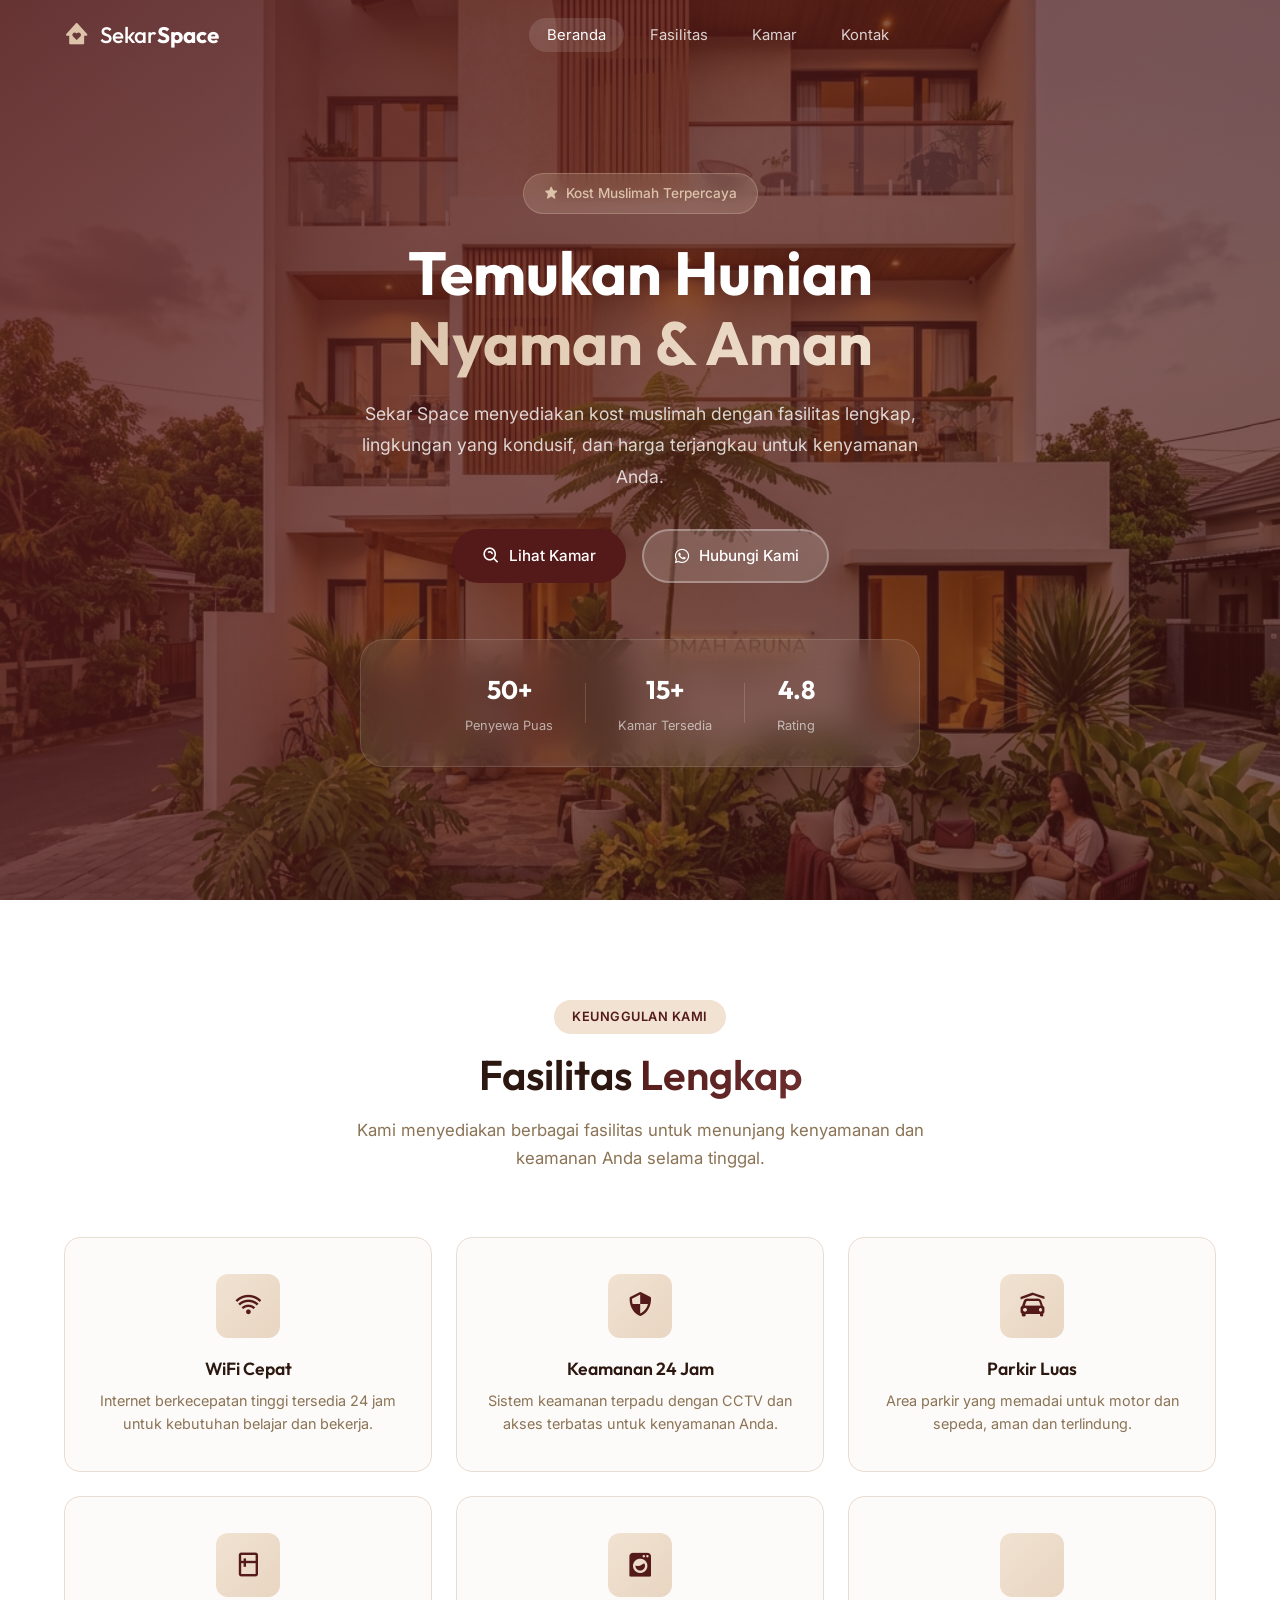
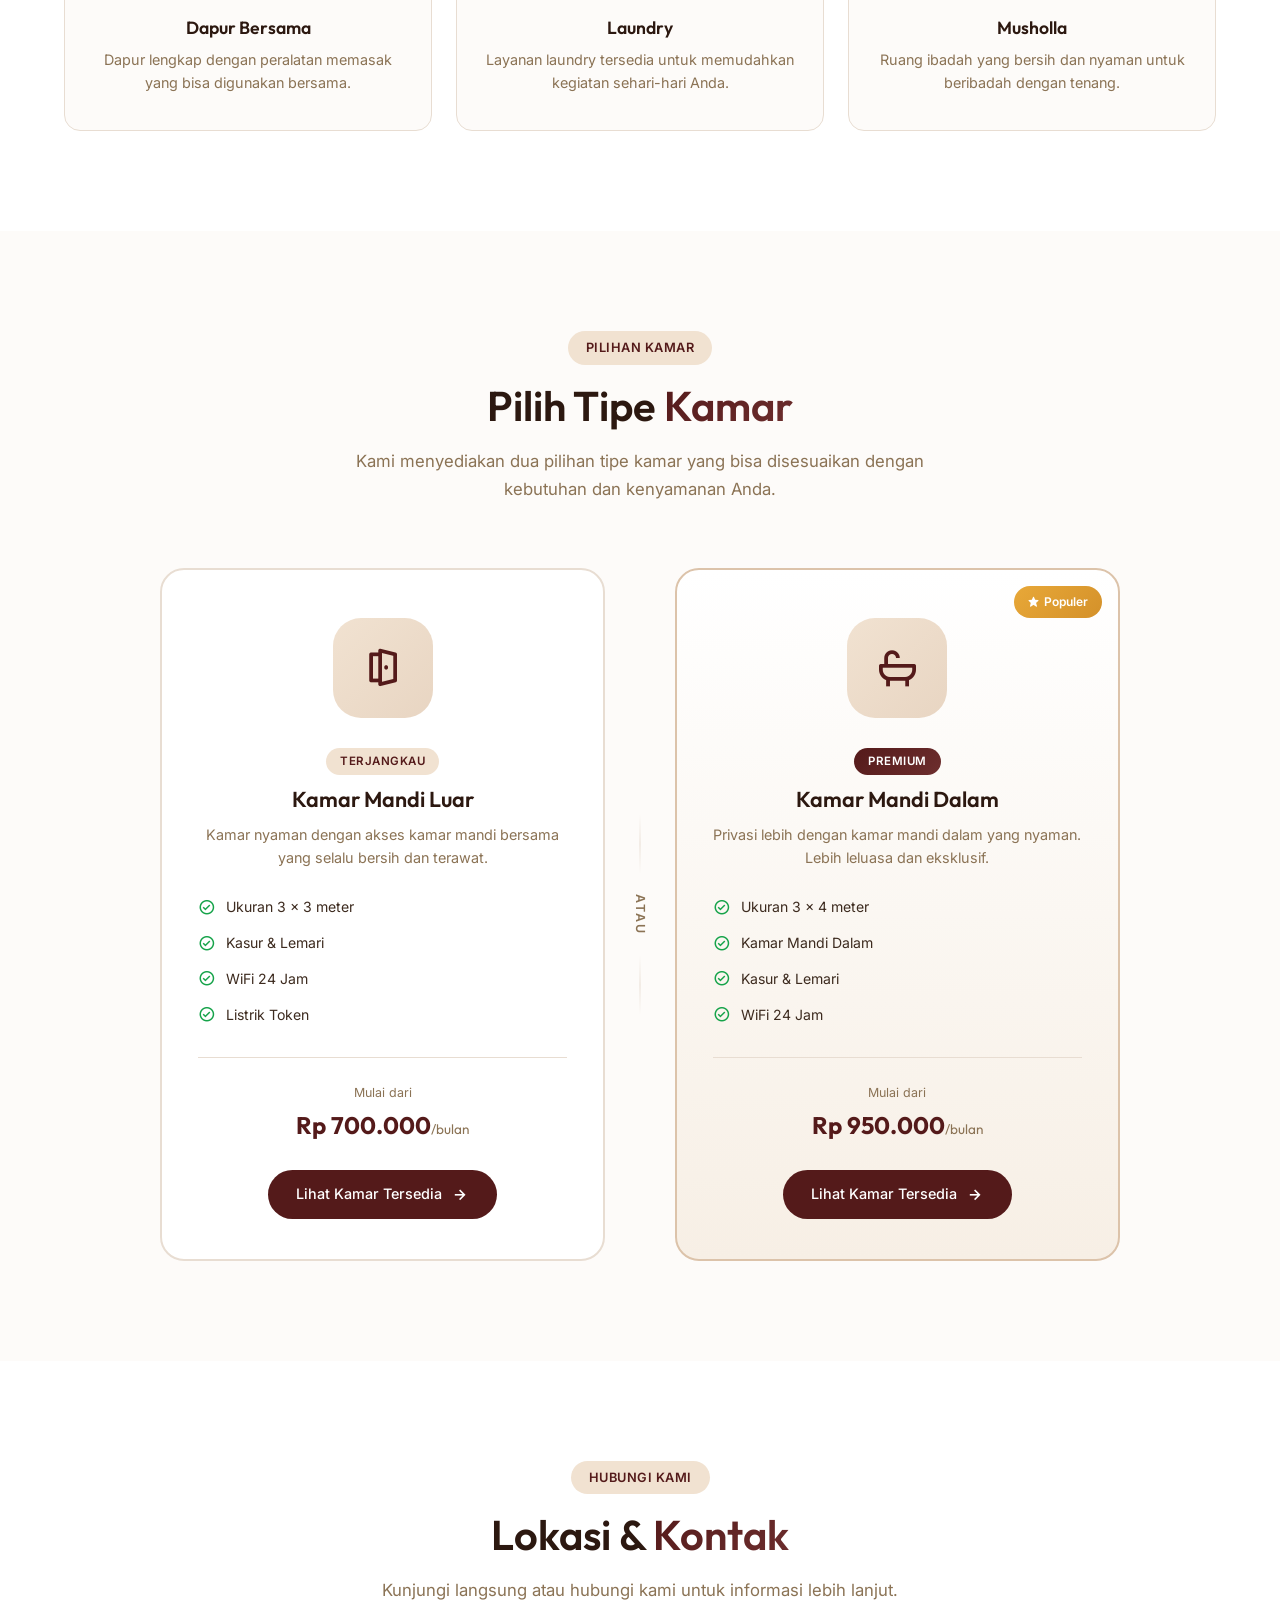
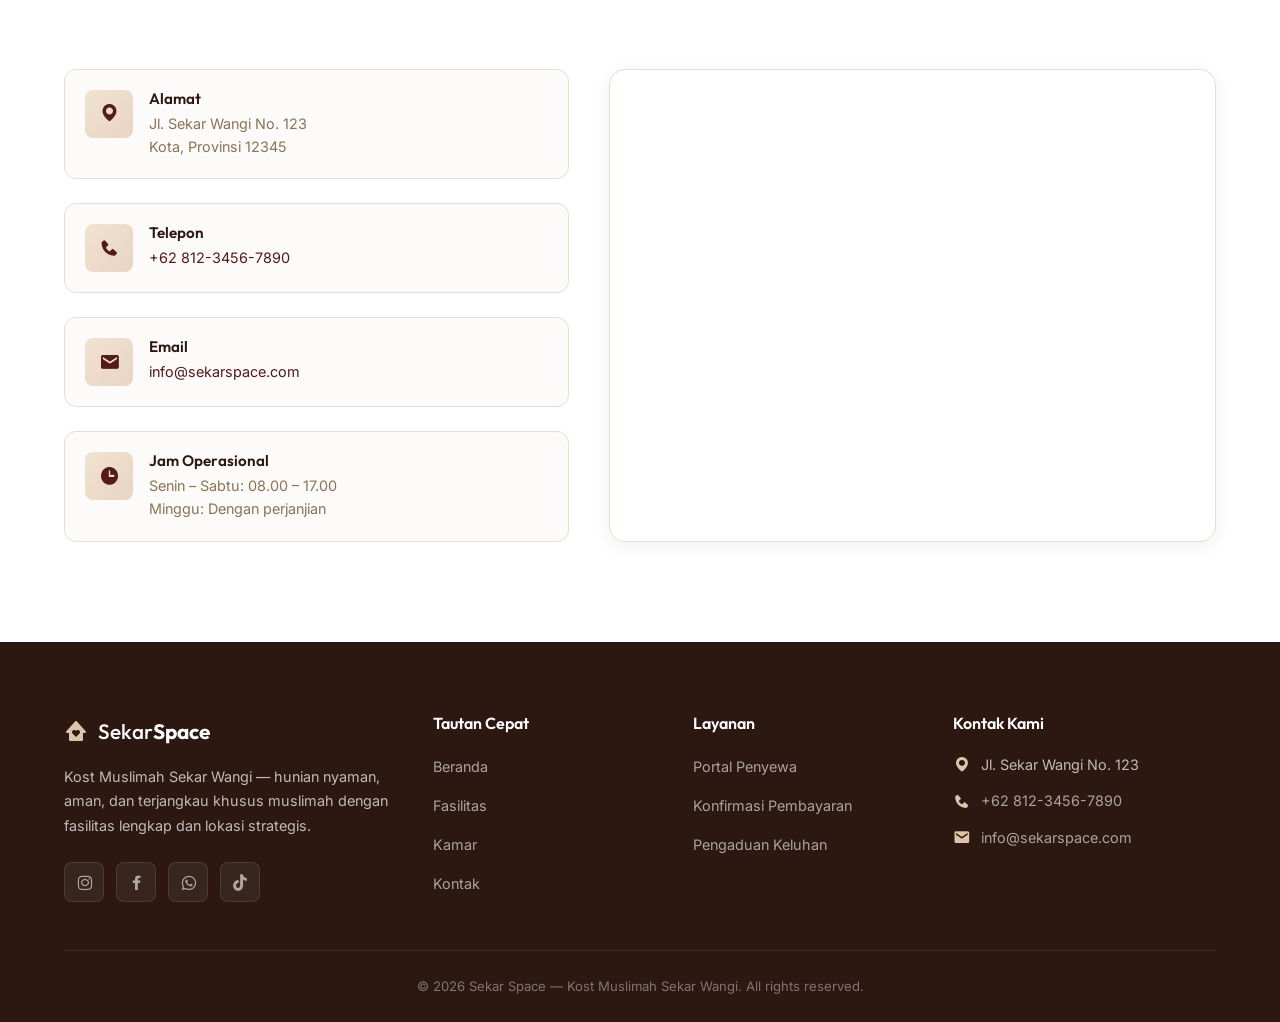
==== index.html @ 695fcdf2 "feat: ui landing page" ====
<!DOCTYPE html>
<html lang="id">
<head>
    <meta charset="UTF-8">
    <meta name="viewport" content="width=device-width, initial-scale=1.0">
    <meta name="description" content="Sekar Space - Kost Muslimah Sekar Wangi. Hunian nyaman, aman, dan terjangkau khusus muslimah. Fasilitas lengkap, lokasi strategis.">
    <meta name="keywords" content="kost muslimah, kost putri, sekar wangi, hunian muslimah, kost murah, kost nyaman">
    <title>Sekar Space — Kost Muslimah Sekar Wangi</title>

    <!-- Google Fonts -->
    <link rel="preconnect" href="https://fonts.googleapis.com">
    <link rel="preconnect" href="https://fonts.gstatic.com" crossorigin>
    <link href="https://fonts.googleapis.com/css2?family=Outfit:wght@300;400;500;600;700&family=Inter:wght@300;400;500;600&display=swap" rel="stylesheet">

    <!-- Boxicons -->
    <link href="https://unpkg.com/boxicons@2.1.4/css/boxicons.min.css" rel="stylesheet">

    <link rel="stylesheet" href="style.css">
</head>
<body>
    <!-- ========== NAVBAR ========== -->
    <header id="header" class="header">
        <nav class="navbar" aria-label="Navigasi Utama">
            <a href="#" class="nav-logo" aria-label="Sekar Space - Beranda">
                <i class='bx bxs-home-heart'></i>
                <span>Sekar<strong>Space</strong></span>
            </a>

            <ul class="nav-menu" id="navMenu" role="menubar">
                <li role="none"><a href="#hero" class="nav-link active" role="menuitem">Beranda</a></li>
                <li role="none"><a href="#facilities" class="nav-link" role="menuitem">Fasilitas</a></li>
                <li role="none"><a href="#rooms" class="nav-link" role="menuitem">Kamar</a></li>
                <li role="none"><a href="#contact" class="nav-link" role="menuitem">Kontak</a></li>
            </ul>

            <div class="nav-actions">
                <button class="nav-toggle" id="navToggle" aria-label="Toggle navigasi" aria-expanded="false">
                    <i class='bx bx-menu'></i>
                </button>
            </div>
        </nav>
    </header>

    <main>
        <!-- ========== HERO SECTION ========== -->
        <section id="hero" class="hero" aria-labelledby="heroHeading">
            <div class="hero-overlay"></div>
            <div class="hero-content">
                <span class="hero-badge">
                    <i class='bx bxs-star'></i>
                    Kost Muslimah Terpercaya
                </span>
                <h1 id="heroHeading">Temukan Hunian<br><span class="text-gradient">Nyaman & Aman</span></h1>
                <p class="hero-desc">
                    Sekar Space menyediakan kost muslimah dengan fasilitas lengkap, 
                    lingkungan yang kondusif, dan harga terjangkau untuk kenyamanan Anda.
                </p>
                <div class="hero-actions">
                    <a href="#rooms" class="btn btn-primary" id="btnExploreRooms">
                        <i class='bx bx-search-alt'></i>
                        Lihat Kamar
                    </a>
                    <a href="https://wa.me/6281234567890" class="btn btn-ghost" id="btnWhatsapp" target="_blank" rel="noopener">
                        <i class='bx bxl-whatsapp'></i>
                        Hubungi Kami
                    </a>
                </div>
                <div class="hero-stats">
                    <div class="stat-item">
                        <strong>50+</strong>
                        <span>Penyewa Puas</span>
                    </div>
                    <div class="stat-divider"></div>
                    <div class="stat-item">
                        <strong>15+</strong>
                        <span>Kamar Tersedia</span>
                    </div>
                    <div class="stat-divider"></div>
                    <div class="stat-item">
                        <strong>4.8</strong>
                        <span>Rating</span>
                    </div>
                </div>
            </div>
        </section>

        <!-- ========== FACILITIES SECTION ========== -->
        <section id="facilities" class="section facilities" aria-labelledby="facilitiesHeading">
            <div class="container">
                <header class="section-header">
                    <span class="section-tag">Keunggulan Kami</span>
                    <h2 id="facilitiesHeading">Fasilitas <span class="text-gradient">Lengkap</span></h2>
                    <p>Kami menyediakan berbagai fasilitas untuk menunjang kenyamanan dan keamanan Anda selama tinggal.</p>
                </header>
                <div class="facilities-grid">
                    <article class="facility-card" id="facilityWifi">
                        <div class="facility-icon">
                            <i class='bx bx-wifi'></i>
                        </div>
                        <h3>WiFi Cepat</h3>
                        <p>Internet berkecepatan tinggi tersedia 24 jam untuk kebutuhan belajar dan bekerja.</p>
                    </article>
                    <article class="facility-card" id="facilitySecurity">
                        <div class="facility-icon">
                            <i class='bx bx-shield-quarter'></i>
                        </div>
                        <h3>Keamanan 24 Jam</h3>
                        <p>Sistem keamanan terpadu dengan CCTV dan akses terbatas untuk kenyamanan Anda.</p>
                    </article>
                    <article class="facility-card" id="facilityParking">
                        <div class="facility-icon">
                            <i class='bx bxs-car-garage'></i>
                        </div>
                        <h3>Parkir Luas</h3>
                        <p>Area parkir yang memadai untuk motor dan sepeda, aman dan terlindung.</p>
                    </article>
                    <article class="facility-card" id="facilityKitchen">
                        <div class="facility-icon">
                            <i class='bx bx-fridge'></i>
                        </div>
                        <h3>Dapur Bersama</h3>
                        <p>Dapur lengkap dengan peralatan memasak yang bisa digunakan bersama.</p>
                    </article>
                    <article class="facility-card" id="facilityLaundry">
                        <div class="facility-icon">
                            <i class='bx bxs-washer'></i>
                        </div>
                        <h3>Laundry</h3>
                        <p>Layanan laundry tersedia untuk memudahkan kegiatan sehari-hari Anda.</p>
                    </article>
                    <article class="facility-card" id="facilityMusholla">
                        <div class="facility-icon">
                            <i class='bx bxs-mosque'></i>
                        </div>
                        <h3>Musholla</h3>
                        <p>Ruang ibadah yang bersih dan nyaman untuk beribadah dengan tenang.</p>
                    </article>
                </div>
            </div>
        </section>

        <!-- ========== ROOMS / PILIHAN KAMAR ========== -->
        <section id="rooms" class="section rooms" aria-labelledby="roomsHeading">
            <div class="container">
                <header class="section-header">
                    <span class="section-tag">Pilihan Kamar</span>
                    <h2 id="roomsHeading">Pilih Tipe <span class="text-gradient">Kamar</span></h2>
                    <p>Kami menyediakan dua pilihan tipe kamar yang bisa disesuaikan dengan kebutuhan dan kenyamanan Anda.</p>
                </header>

                <div class="room-comparison">
                    <!-- Kamar Mandi Luar -->
                    <a href="rooms/index.html?tipe=km-luar" class="room-type-card" id="roomKmLuar">
                        <div class="room-type-visual">
                            <div class="room-type-icon">
                                <i class='bx bx-door-open'></i>
                            </div>
                            <div class="room-type-glow"></div>
                        </div>
                        <div class="room-type-content">
                            <span class="room-type-tag">Terjangkau</span>
                            <h3>Kamar Mandi Luar</h3>
                            <p class="room-type-desc">Kamar nyaman dengan akses kamar mandi bersama yang selalu bersih dan terawat.</p>
                            <ul class="room-type-features">
                                <li><i class='bx bx-check-circle'></i> Ukuran 3 × 3 meter</li>
                                <li><i class='bx bx-check-circle'></i> Kasur & Lemari</li>
                                <li><i class='bx bx-check-circle'></i> WiFi 24 Jam</li>
                                <li><i class='bx bx-check-circle'></i> Listrik Token</li>
                            </ul>
                            <div class="room-type-price">
                                <span class="price-from">Mulai dari</span>
                                <strong>Rp 700.000<span>/bulan</span></strong>
                            </div>
                            <div class="room-type-cta">
                                <span>Lihat Kamar Tersedia</span>
                                <i class='bx bx-right-arrow-alt'></i>
                            </div>
                        </div>
                    </a>

                    <!-- Divider -->
                    <div class="room-comparison-divider">
                        <span>atau</span>
                    </div>

                    <!-- Kamar Mandi Dalam -->
                    <a href="rooms/index.html?tipe=km-dalam" class="room-type-card room-type-premium" id="roomKmDalam">
                        <div class="room-type-badge-float">
                            <i class='bx bxs-star'></i> Populer
                        </div>
                        <div class="room-type-visual">
                            <div class="room-type-icon">
                                <i class='bx bx-bath'></i>
                            </div>
                            <div class="room-type-glow"></div>
                        </div>
                        <div class="room-type-content">
                            <span class="room-type-tag tag-premium">Premium</span>
                            <h3>Kamar Mandi Dalam</h3>
                            <p class="room-type-desc">Privasi lebih dengan kamar mandi dalam yang nyaman. Lebih leluasa dan eksklusif.</p>
                            <ul class="room-type-features">
                                <li><i class='bx bx-check-circle'></i> Ukuran 3 × 4 meter</li>
                                <li><i class='bx bx-check-circle'></i> Kamar Mandi Dalam</li>
                                <li><i class='bx bx-check-circle'></i> Kasur & Lemari</li>
                                <li><i class='bx bx-check-circle'></i> WiFi 24 Jam</li>
                            </ul>
                            <div class="room-type-price">
                                <span class="price-from">Mulai dari</span>
                                <strong>Rp 950.000<span>/bulan</span></strong>
                            </div>
                            <div class="room-type-cta">
                                <span>Lihat Kamar Tersedia</span>
                                <i class='bx bx-right-arrow-alt'></i>
                            </div>
                        </div>
                    </a>
                </div>
            </div>
        </section>

        <!-- ========== CONTACT SECTION ========== -->
        <section id="contact" class="section contact" aria-labelledby="contactHeading">
            <div class="container">
                <header class="section-header">
                    <span class="section-tag">Hubungi Kami</span>
                    <h2 id="contactHeading">Lokasi & <span class="text-gradient">Kontak</span></h2>
                    <p>Kunjungi langsung atau hubungi kami untuk informasi lebih lanjut.</p>
                </header>
                <div class="contact-grid">
                    <div class="contact-info-wrapper">
                        <address class="contact-details">
                            <div class="contact-item" id="contactAddress">
                                <div class="contact-icon">
                                    <i class='bx bxs-map'></i>
                                </div>
                                <div>
                                    <h3>Alamat</h3>
                                    <p>Jl. Sekar Wangi No. 123<br>Kota, Provinsi 12345</p>
                                </div>
                            </div>
                            <div class="contact-item" id="contactPhone">
                                <div class="contact-icon">
                                    <i class='bx bxs-phone'></i>
                                </div>
                                <div>
                                    <h3>Telepon</h3>
                                    <p><a href="tel:+6281234567890">+62 812-3456-7890</a></p>
                                </div>
                            </div>
                            <div class="contact-item" id="contactEmail">
                                <div class="contact-icon">
                                    <i class='bx bxs-envelope'></i>
                                </div>
                                <div>
                                    <h3>Email</h3>
                                    <p><a href="mailto:info@sekarspace.com">info@sekarspace.com</a></p>
                                </div>
                            </div>
                            <div class="contact-item" id="contactHours">
                                <div class="contact-icon">
                                    <i class='bx bxs-time'></i>
                                </div>
                                <div>
                                    <h3>Jam Operasional</h3>
                                    <p>Senin – Sabtu: 08.00 – 17.00<br>Minggu: Dengan perjanjian</p>
                                </div>
                            </div>
                        </address>
                    </div>
                    <div class="contact-map" id="contactMap">
                        <iframe
                            src="https://www.google.com/maps/embed?pb=!1m18!1m12!1m3!1d3966.0!2d106.8!3d-6.2!2m3!1f0!2f0!3f0!3m2!1i1024!2i768!4f13.1!3m3!1m2!1s0x0%3A0x0!2zNsKwMTInMDAuMCJTIDEwNsKwNDgnMDAuMCJF!5e0!3m2!1sid!2sid!4v1700000000000!5m2!1sid!2sid"
                            width="100%"
                            height="100%"
                            style="border:0; border-radius: 16px;"
                            allowfullscreen=""
                            loading="lazy"
                            referrerpolicy="no-referrer-when-downgrade"
                            title="Lokasi Kost Muslimah Sekar Wangi di Google Maps">
                        </iframe>
                    </div>
                </div>
            </div>
        </section>
    </main>

    <!-- ========== FOOTER ========== -->
    <footer class="footer" id="footer">
        <div class="container">
            <div class="footer-grid">
                <div class="footer-brand">
                    <a href="#" class="footer-logo" aria-label="Sekar Space">
                        <i class='bx bxs-home-heart'></i>
                        <span>Sekar<strong>Space</strong></span>
                    </a>
                    <p>Kost Muslimah Sekar Wangi — hunian nyaman, aman, dan terjangkau khusus muslimah dengan fasilitas lengkap dan lokasi strategis.</p>
                    <div class="footer-socials">
                        <a href="#" aria-label="Instagram Sekar Space" id="socialInstagram"><i class='bx bxl-instagram'></i></a>
                        <a href="#" aria-label="Facebook Sekar Space" id="socialFacebook"><i class='bx bxl-facebook'></i></a>
                        <a href="https://wa.me/6281234567890" aria-label="WhatsApp Sekar Space" id="socialWhatsapp" target="_blank" rel="noopener"><i class='bx bxl-whatsapp'></i></a>
                        <a href="#" aria-label="TikTok Sekar Space" id="socialTiktok"><i class='bx bxl-tiktok'></i></a>
                    </div>
                </div>
                <nav class="footer-nav" aria-label="Navigasi Footer - Tautan Cepat">
                    <h3>Tautan Cepat</h3>
                    <ul>
                        <li><a href="#hero">Beranda</a></li>
                        <li><a href="#facilities">Fasilitas</a></li>
                        <li><a href="#rooms">Kamar</a></li>
                        <li><a href="#contact">Kontak</a></li>
                    </ul>
                </nav>
                <nav class="footer-nav" aria-label="Navigasi Footer - Layanan">
                    <h3>Layanan</h3>
                    <ul>
                        <li><a href="user/index.html">Portal Penyewa</a></li>
                        <li><a href="user/payments/index.html">Konfirmasi Pembayaran</a></li>
                        <li><a href="user/complaint/index.html">Pengaduan Keluhan</a></li>
                    </ul>
                </nav>
                <div class="footer-contact">
                    <h3>Kontak Kami</h3>
                    <address>
                        <p><i class='bx bxs-map'></i> Jl. Sekar Wangi No. 123</p>
                        <p><i class='bx bxs-phone'></i> <a href="tel:+6281234567890">+62 812-3456-7890</a></p>
                        <p><i class='bx bxs-envelope'></i> <a href="mailto:info@sekarspace.com">info@sekarspace.com</a></p>
                    </address>
                </div>
            </div>
            <div class="footer-bottom">
                <p>&copy; 2026 Sekar Space — Kost Muslimah Sekar Wangi. All rights reserved.</p>
            </div>
        </div>
    </footer>

    <script>
        // ===== NAVBAR TOGGLE (Mobile) =====
        const navToggle = document.getElementById('navToggle');
        const navMenu = document.getElementById('navMenu');

        navToggle.addEventListener('click', () => {
            navMenu.classList.toggle('show');
            const isOpen = navMenu.classList.contains('show');
            navToggle.setAttribute('aria-expanded', isOpen);
            navToggle.querySelector('i').className = isOpen ? 'bx bx-x' : 'bx bx-menu';
        });

        // Close menu on link click
        document.querySelectorAll('.nav-link').forEach(link => {
            link.addEventListener('click', () => {
                navMenu.classList.remove('show');
                navToggle.setAttribute('aria-expanded', 'false');
                navToggle.querySelector('i').className = 'bx bx-menu';
            });
        });

        // ===== NAVBAR SCROLL EFFECT =====
        const header = document.getElementById('header');

        window.addEventListener('scroll', () => {
            if (window.scrollY > 50) {
                header.classList.add('scrolled');
            } else {
                header.classList.remove('scrolled');
            }
        });

        // ===== ACTIVE NAV LINK ON SCROLL =====
        const sections = document.querySelectorAll('section[id]');

        function activateNavOnScroll() {
            const scrollY = window.scrollY + 100;

            sections.forEach(section => {
                const sectionTop = section.offsetTop;
                const sectionHeight = section.offsetHeight;
                const sectionId = section.getAttribute('id');
                const navLink = document.querySelector(`.nav-link[href="#${sectionId}"]`);

                if (navLink && scrollY >= sectionTop && scrollY < sectionTop + sectionHeight) {
                    document.querySelectorAll('.nav-link').forEach(link => link.classList.remove('active'));
                    navLink.classList.add('active');
                }
            });
        }

        window.addEventListener('scroll', activateNavOnScroll);

        // ===== SCROLL REVEAL ANIMATION =====
        const observerOptions = {
            threshold: 0.1,
            rootMargin: '0px 0px -50px 0px'
        };

        const observer = new IntersectionObserver((entries) => {
            entries.forEach(entry => {
                if (entry.isIntersecting) {
                    entry.target.classList.add('revealed');
                    observer.unobserve(entry.target);
                }
            });
        }, observerOptions);

        document.querySelectorAll('.facility-card, .room-type-card, .contact-item, .section-header').forEach(el => {
            el.classList.add('reveal');
            observer.observe(el);
        });

        // ===== SMOOTH SCROLL =====
        document.querySelectorAll('a[href^="#"]').forEach(anchor => {
            anchor.addEventListener('click', function (e) {
                e.preventDefault();
                const target = document.querySelector(this.getAttribute('href'));
                if (target) {
                    target.scrollIntoView({
                        behavior: 'smooth',
                        block: 'start'
                    });
                }
            });
        });
    </script>
</body>
</html>
---- style.css ----
/* ============================
   SEKAR SPACE — Landing Page
   Design System & Styles
   ============================ */

/* ===== CSS CUSTOM PROPERTIES ===== */
:root {
    /* Colors */
    --primary: #541A1A;
    --primary-light: #6d2e2e;
    --primary-dark: #3d1212;
    --secondary: #DCC3AA;
    --secondary-light: #e8d5c2;
    --tertiary: #F1E2D1;
    --tertiary-light: #f7efe5;
    --white: #FFFFFF;
    --off-white: #FDFBF9;
    --dark: #2C1810;
    --dark-soft: #4A3728;
    --text: #3D2B1F;
    --text-muted: #8B7355;
    --border: #E8DDD2;

    /* Typography */
    --font-heading: 'Outfit', sans-serif;
    --font-body: 'Inter', sans-serif;

    /* Spacing */
    --section-padding: 100px 0;
    --container-max: 1200px;
    --container-padding: 0 24px;

    /* Border Radius */
    --radius-sm: 8px;
    --radius-md: 12px;
    --radius-lg: 16px;
    --radius-xl: 24px;
    --radius-full: 9999px;

    /* Shadows */
    --shadow-sm: 0 1px 3px rgba(84, 26, 26, 0.06);
    --shadow-md: 0 4px 16px rgba(84, 26, 26, 0.08);
    --shadow-lg: 0 8px 32px rgba(84, 26, 26, 0.1);
    --shadow-xl: 0 16px 48px rgba(84, 26, 26, 0.12);

    /* Transitions */
    --transition-fast: 0.2s ease;
    --transition-base: 0.3s ease;
    --transition-smooth: 0.4s cubic-bezier(0.4, 0, 0.2, 1);
}

/* ===== RESET & BASE ===== */
*,
*::before,
*::after {
    margin: 0;
    padding: 0;
    box-sizing: border-box;
}

html {
    scroll-behavior: smooth;
    scroll-padding-top: 80px;
}

body {
    font-family: var(--font-body);
    font-size: 16px;
    line-height: 1.7;
    color: var(--text);
    background-color: var(--off-white);
    -webkit-font-smoothing: antialiased;
    -moz-osx-font-smoothing: grayscale;
    overflow-x: hidden;
}

h1, h2, h3, h4, h5, h6 {
    font-family: var(--font-heading);
    font-weight: 600;
    line-height: 1.2;
    color: var(--dark);
}

a {
    text-decoration: none;
    color: inherit;
    transition: color var(--transition-fast);
}

ul {
    list-style: none;
}

img {
    max-width: 100%;
    height: auto;
    display: block;
}

address {
    font-style: normal;
}

.container {
    max-width: var(--container-max);
    margin: 0 auto;
    padding: var(--container-padding);
}

/* ===== UTILITY CLASSES ===== */
.text-gradient {
    background: linear-gradient(135deg, var(--primary), var(--primary-light));
    -webkit-background-clip: text;
    -webkit-text-fill-color: transparent;
    background-clip: text;
}

/* ===== BUTTONS ===== */
.btn {
    display: inline-flex;
    align-items: center;
    gap: 8px;
    padding: 12px 28px;
    border: 2px solid transparent;
    border-radius: var(--radius-full);
    font-family: var(--font-body);
    font-size: 0.95rem;
    font-weight: 500;
    cursor: pointer;
    transition: all var(--transition-base);
    white-space: nowrap;
}

.btn i {
    font-size: 1.2rem;
}

.btn-primary {
    background: var(--primary);
    color: var(--white);
    border-color: var(--primary);
}

.btn-primary:hover {
    background: var(--primary-light);
    border-color: var(--primary-light);
    transform: translateY(-2px);
    box-shadow: 0 8px 24px rgba(84, 26, 26, 0.25);
}

.btn-outline {
    background: transparent;
    color: var(--primary);
    border-color: var(--primary);
}

.btn-outline:hover {
    background: var(--primary);
    color: var(--white);
    transform: translateY(-2px);
}

.btn-ghost {
    background: rgba(255, 255, 255, 0.15);
    color: var(--white);
    border-color: rgba(255, 255, 255, 0.3);
    backdrop-filter: blur(8px);
}

.btn-ghost:hover {
    background: rgba(255, 255, 255, 0.25);
    border-color: rgba(255, 255, 255, 0.5);
    transform: translateY(-2px);
}

.btn-sm {
    padding: 8px 20px;
    font-size: 0.875rem;
}

/* ===== HEADER / NAVBAR ===== */
.header {
    position: fixed;
    top: 0;
    left: 0;
    width: 100%;
    z-index: 1000;
    transition: all var(--transition-smooth);
    padding: 16px 0;
}

.header.scrolled {
    background: rgba(253, 251, 249, 0.95);
    backdrop-filter: blur(20px);
    -webkit-backdrop-filter: blur(20px);
    box-shadow: var(--shadow-md);
    padding: 8px 0;
}

.header.scrolled .nav-logo,
.header.scrolled .nav-link,
.header.scrolled .nav-toggle i {
    color: var(--dark);
}

.header.scrolled .nav-link:hover,
.header.scrolled .nav-link.active {
    color: var(--primary);
}

.navbar {
    max-width: var(--container-max);
    margin: 0 auto;
    padding: var(--container-padding);
    display: flex;
    align-items: center;
    justify-content: space-between;
}

.nav-logo {
    display: flex;
    align-items: center;
    gap: 10px;
    font-family: var(--font-heading);
    font-size: 1.4rem;
    font-weight: 500;
    color: var(--white);
    z-index: 1001;
}

.nav-logo i {
    font-size: 1.6rem;
    color: var(--secondary);
}

.nav-logo strong {
    font-weight: 700;
}

.nav-menu {
    display: flex;
    align-items: center;
    gap: 8px;
}

.nav-link {
    padding: 8px 18px;
    font-size: 0.925rem;
    font-weight: 400;
    color: rgba(255, 255, 255, 0.8);
    border-radius: var(--radius-full);
    transition: all var(--transition-fast);
    position: relative;
}

.nav-link:hover {
    color: var(--white);
}

.nav-link.active {
    color: var(--white);
    background: rgba(255, 255, 255, 0.12);
}

.header.scrolled .nav-link.active {
    background: rgba(84, 26, 26, 0.08);
}

.nav-actions {
    display: flex;
    align-items: center;
    gap: 12px;
    z-index: 1001;
}

.header:not(.scrolled) .btn-outline {
    color: var(--white);
    border-color: rgba(255, 255, 255, 0.4);
}

.header:not(.scrolled) .btn-outline:hover {
    background: var(--white);
    color: var(--primary);
    border-color: var(--white);
}

.nav-toggle {
    display: none;
    background: none;
    border: none;
    cursor: pointer;
    font-size: 1.6rem;
    color: var(--white);
    padding: 4px;
}

/* ===== HERO SECTION ===== */
.hero {
    position: relative;
    min-height: 100vh;
    display: flex;
    align-items: center;
    justify-content: center;
    background: url('assets/images/hero-bg.png') center / cover no-repeat;
    padding: 120px 24px 80px;
    overflow: hidden;
}

.hero-overlay {
    position: absolute;
    inset: 0;
    background: linear-gradient(
        135deg,
        rgba(84, 26, 26, 0.88) 0%,
        rgba(84, 26, 26, 0.72) 40%,
        rgba(61, 18, 18, 0.65) 100%
    );
    z-index: 1;
}

.hero-content {
    position: relative;
    z-index: 2;
    max-width: 720px;
    text-align: center;
}

.hero-badge {
    display: inline-flex;
    align-items: center;
    gap: 8px;
    padding: 8px 20px;
    background: rgba(220, 195, 170, 0.2);
    border: 1px solid rgba(220, 195, 170, 0.3);
    border-radius: var(--radius-full);
    color: var(--secondary);
    font-size: 0.85rem;
    font-weight: 500;
    margin-bottom: 24px;
    backdrop-filter: blur(8px);
    animation: fadeInDown 0.8s ease forwards;
}

.hero-badge i {
    font-size: 0.9rem;
    color: var(--secondary);
}

.hero h1 {
    font-size: clamp(2.4rem, 5vw, 3.8rem);
    font-weight: 700;
    color: var(--white);
    line-height: 1.15;
    margin-bottom: 20px;
    animation: fadeInUp 0.8s ease 0.15s both;
}

.hero h1 .text-gradient {
    background: linear-gradient(135deg, var(--secondary), var(--tertiary));
    -webkit-background-clip: text;
    -webkit-text-fill-color: transparent;
    background-clip: text;
}

.hero-desc {
    font-size: 1.1rem;
    color: rgba(255, 255, 255, 0.8);
    line-height: 1.8;
    margin-bottom: 36px;
    max-width: 560px;
    margin-left: auto;
    margin-right: auto;
    animation: fadeInUp 0.8s ease 0.3s both;
}

.hero-actions {
    display: flex;
    align-items: center;
    justify-content: center;
    gap: 16px;
    flex-wrap: wrap;
    margin-bottom: 56px;
    animation: fadeInUp 0.8s ease 0.45s both;
}

.hero-stats {
    display: flex;
    align-items: center;
    justify-content: center;
    gap: 32px;
    padding: 28px 40px;
    background: rgba(255, 255, 255, 0.08);
    border: 1px solid rgba(255, 255, 255, 0.12);
    border-radius: var(--radius-xl);
    backdrop-filter: blur(16px);
    animation: fadeInUp 0.8s ease 0.6s both;
}

.stat-item {
    text-align: center;
}

.stat-item strong {
    display: block;
    font-family: var(--font-heading);
    font-size: 1.6rem;
    font-weight: 700;
    color: var(--white);
}

.stat-item span {
    font-size: 0.8rem;
    color: rgba(255, 255, 255, 0.6);
    font-weight: 400;
}

.stat-divider {
    width: 1px;
    height: 40px;
    background: rgba(255, 255, 255, 0.15);
}

/* ===== SECTION COMMON ===== */
.section {
    padding: var(--section-padding);
}

.section-header {
    text-align: center;
    max-width: 600px;
    margin: 0 auto 64px;
}

.section-tag {
    display: inline-block;
    padding: 6px 18px;
    background: var(--tertiary);
    color: var(--primary);
    font-size: 0.8rem;
    font-weight: 600;
    border-radius: var(--radius-full);
    letter-spacing: 0.5px;
    text-transform: uppercase;
    margin-bottom: 16px;
}

.section-header h2 {
    font-size: clamp(1.8rem, 3.5vw, 2.6rem);
    margin-bottom: 16px;
}

.section-header p {
    color: var(--text-muted);
    font-size: 1.05rem;
}

/* ===== FACILITIES SECTION ===== */
.facilities {
    background: var(--white);
}

.facilities-grid {
    display: grid;
    grid-template-columns: repeat(3, 1fr);
    gap: 24px;
}

.facility-card {
    padding: 36px 28px;
    background: var(--off-white);
    border: 1px solid var(--border);
    border-radius: var(--radius-lg);
    text-align: center;
    transition: all var(--transition-smooth);
}

.facility-card:hover {
    transform: translateY(-6px);
    box-shadow: var(--shadow-lg);
    border-color: var(--secondary);
    background: var(--white);
}

.facility-icon {
    width: 64px;
    height: 64px;
    display: flex;
    align-items: center;
    justify-content: center;
    background: linear-gradient(135deg, var(--tertiary), var(--secondary-light));
    border-radius: var(--radius-md);
    margin: 0 auto 20px;
    transition: all var(--transition-base);
}

.facility-icon i {
    font-size: 1.8rem;
    color: var(--primary);
}

.facility-card:hover .facility-icon {
    background: linear-gradient(135deg, var(--primary), var(--primary-light));
}

.facility-card:hover .facility-icon i {
    color: var(--white);
}

.facility-card h3 {
    font-size: 1.1rem;
    margin-bottom: 10px;
    color: var(--dark);
}

.facility-card p {
    font-size: 0.9rem;
    color: var(--text-muted);
    line-height: 1.6;
}

/* ===== ROOMS / ROOM TYPE COMPARISON ===== */
.rooms {
    background: var(--off-white);
}

.room-comparison {
    display: flex;
    align-items: stretch;
    gap: 24px;
    max-width: 960px;
    margin: 0 auto;
}

.room-comparison-divider {
    display: flex;
    align-items: center;
    justify-content: center;
    flex-shrink: 0;
}

.room-comparison-divider span {
    writing-mode: vertical-lr;
    text-transform: uppercase;
    font-size: 0.78rem;
    font-weight: 600;
    color: var(--text-muted);
    letter-spacing: 2px;
    position: relative;
    padding: 20px 0;
}

.room-comparison-divider span::before,
.room-comparison-divider span::after {
    content: '';
    position: absolute;
    left: 50%;
    transform: translateX(-50%);
    width: 1px;
    height: 60px;
    background: linear-gradient(to bottom, transparent, var(--border), transparent);
}

.room-comparison-divider span::before {
    bottom: 100%;
}

.room-comparison-divider span::after {
    top: 100%;
}

.room-type-card {
    flex: 1;
    display: flex;
    flex-direction: column;
    align-items: center;
    text-align: center;
    padding: 48px 36px 40px;
    background: var(--white);
    border: 2px solid var(--border);
    border-radius: var(--radius-xl);
    transition: all var(--transition-smooth);
    position: relative;
    overflow: hidden;
    cursor: pointer;
    text-decoration: none;
    color: inherit;
}

.room-type-card::before {
    content: '';
    position: absolute;
    inset: 0;
    background: linear-gradient(135deg, transparent 60%, rgba(220, 195, 170, 0.1));
    opacity: 0;
    transition: opacity var(--transition-base);
}

.room-type-card:hover {
    transform: translateY(-8px);
    border-color: var(--secondary);
    box-shadow: var(--shadow-xl);
}

.room-type-card:hover::before {
    opacity: 1;
}

.room-type-premium {
    border-color: var(--secondary);
    background: linear-gradient(180deg, var(--white) 0%, var(--tertiary-light) 100%);
}

.room-type-premium:hover {
    border-color: var(--primary);
    box-shadow: 0 16px 48px rgba(84, 26, 26, 0.18);
}

.room-type-badge-float {
    position: absolute;
    top: 16px;
    right: 16px;
    display: inline-flex;
    align-items: center;
    gap: 4px;
    padding: 6px 14px;
    background: linear-gradient(135deg, #E8A838, #D4912A);
    color: var(--white);
    font-size: 0.75rem;
    font-weight: 600;
    border-radius: var(--radius-full);
    z-index: 2;
    animation: pulse-badge 2s ease-in-out infinite;
}

@keyframes pulse-badge {
    0%, 100% { transform: scale(1); }
    50% { transform: scale(1.05); }
}

.room-type-visual {
    position: relative;
    margin-bottom: 28px;
}

.room-type-icon {
    width: 100px;
    height: 100px;
    display: flex;
    align-items: center;
    justify-content: center;
    background: linear-gradient(135deg, var(--tertiary), var(--secondary-light));
    border-radius: 28px;
    transition: all var(--transition-smooth);
    position: relative;
    z-index: 1;
}

.room-type-icon i {
    font-size: 2.8rem;
    color: var(--primary);
    transition: all var(--transition-base);
}

.room-type-card:hover .room-type-icon {
    background: linear-gradient(135deg, var(--primary), var(--primary-light));
    transform: scale(1.08) rotate(-3deg);
}

.room-type-card:hover .room-type-icon i {
    color: var(--white);
}

.room-type-glow {
    position: absolute;
    top: 50%;
    left: 50%;
    transform: translate(-50%, -50%);
    width: 140px;
    height: 140px;
    background: radial-gradient(circle, rgba(220, 195, 170, 0.3) 0%, transparent 70%);
    border-radius: 50%;
    z-index: 0;
    opacity: 0;
    transition: opacity var(--transition-smooth);
}

.room-type-card:hover .room-type-glow {
    opacity: 1;
}

.room-type-content {
    position: relative;
    z-index: 1;
    width: 100%;
}

.room-type-tag {
    display: inline-block;
    padding: 4px 14px;
    background: var(--tertiary);
    color: var(--primary);
    font-size: 0.72rem;
    font-weight: 600;
    border-radius: var(--radius-full);
    text-transform: uppercase;
    letter-spacing: 0.5px;
    margin-bottom: 12px;
}

.tag-premium {
    background: linear-gradient(135deg, var(--primary), var(--primary-light));
    color: var(--white);
}

.room-type-content h3 {
    font-size: 1.35rem;
    margin-bottom: 10px;
    color: var(--dark);
}

.room-type-desc {
    font-size: 0.9rem;
    color: var(--text-muted);
    line-height: 1.6;
    margin-bottom: 20px;
}

.room-type-features {
    text-align: left;
    margin-bottom: 24px;
    padding-bottom: 24px;
    border-bottom: 1px solid var(--border);
}

.room-type-features li {
    display: flex;
    align-items: center;
    gap: 10px;
    font-size: 0.88rem;
    color: var(--text);
    padding: 6px 0;
}

.room-type-features li i {
    font-size: 1.1rem;
    color: #16A34A;
    flex-shrink: 0;
}

.room-type-price {
    margin-bottom: 24px;
}

.room-type-price .price-from {
    display: block;
    font-size: 0.78rem;
    color: var(--text-muted);
    margin-bottom: 2px;
}

.room-type-price strong {
    font-family: var(--font-heading);
    font-size: 1.5rem;
    font-weight: 700;
    color: var(--primary);
}

.room-type-price strong span {
    font-size: 0.85rem;
    font-weight: 400;
    color: var(--text-muted);
}

.room-type-cta {
    display: inline-flex;
    align-items: center;
    gap: 8px;
    padding: 12px 28px;
    background: var(--primary);
    color: var(--white);
    border-radius: var(--radius-full);
    font-size: 0.9rem;
    font-weight: 500;
    transition: all var(--transition-base);
}

.room-type-card:hover .room-type-cta {
    background: var(--primary-light);
    gap: 14px;
    box-shadow: 0 8px 24px rgba(84, 26, 26, 0.25);
}

.room-type-cta i {
    font-size: 1.2rem;
    transition: transform var(--transition-base);
}

.room-type-card:hover .room-type-cta i {
    transform: translateX(4px);
}

/* Room type card reveal delays */
.room-type-card.reveal:nth-child(1) { transition-delay: 0s; }
.room-type-card.reveal:nth-child(3) { transition-delay: 0.15s; }

/* ===== CONTACT SECTION ===== */
.contact {
    background: var(--white);
}

.contact-grid {
    display: grid;
    grid-template-columns: 1fr 1.2fr;
    gap: 40px;
    align-items: stretch;
}

.contact-info-wrapper {
    display: flex;
    flex-direction: column;
}

.contact-details {
    display: flex;
    flex-direction: column;
    gap: 24px;
    height: 100%;
}

.contact-item {
    display: flex;
    align-items: flex-start;
    gap: 16px;
    padding: 20px;
    background: var(--off-white);
    border: 1px solid var(--border);
    border-radius: var(--radius-md);
    transition: all var(--transition-base);
}

.contact-item:hover {
    border-color: var(--secondary);
    box-shadow: var(--shadow-sm);
}

.contact-icon {
    width: 48px;
    height: 48px;
    min-width: 48px;
    display: flex;
    align-items: center;
    justify-content: center;
    background: linear-gradient(135deg, var(--tertiary), var(--secondary-light));
    border-radius: var(--radius-sm);
}

.contact-icon i {
    font-size: 1.3rem;
    color: var(--primary);
}

.contact-item h3 {
    font-size: 0.95rem;
    margin-bottom: 4px;
    color: var(--dark);
}

.contact-item p {
    font-size: 0.9rem;
    color: var(--text-muted);
    line-height: 1.6;
}

.contact-item a {
    color: var(--primary);
}

.contact-item a:hover {
    text-decoration: underline;
}

.contact-map {
    min-height: 420px;
    border-radius: var(--radius-lg);
    overflow: hidden;
    border: 1px solid var(--border);
    box-shadow: var(--shadow-md);
}

.contact-map iframe {
    display: block;
}

/* ===== FOOTER ===== */
.footer {
    background: var(--dark);
    color: rgba(255, 255, 255, 0.7);
    padding: 72px 0 0;
}

.footer-grid {
    display: grid;
    grid-template-columns: 1.5fr 1fr 1fr 1.2fr;
    gap: 40px;
    padding-bottom: 48px;
    border-bottom: 1px solid rgba(255, 255, 255, 0.08);
}

.footer-logo {
    display: inline-flex;
    align-items: center;
    gap: 10px;
    font-family: var(--font-heading);
    font-size: 1.3rem;
    font-weight: 500;
    color: var(--white);
    margin-bottom: 16px;
}

.footer-logo i {
    font-size: 1.5rem;
    color: var(--secondary);
}

.footer-brand p {
    font-size: 0.9rem;
    line-height: 1.7;
    margin-bottom: 24px;
}

.footer-socials {
    display: flex;
    gap: 12px;
}

.footer-socials a {
    width: 40px;
    height: 40px;
    display: flex;
    align-items: center;
    justify-content: center;
    background: rgba(255, 255, 255, 0.06);
    border: 1px solid rgba(255, 255, 255, 0.1);
    border-radius: var(--radius-sm);
    color: rgba(255, 255, 255, 0.6);
    font-size: 1.2rem;
    transition: all var(--transition-base);
}

.footer-socials a:hover {
    background: var(--primary);
    border-color: var(--primary);
    color: var(--white);
    transform: translateY(-3px);
}

.footer-nav h3,
.footer-contact h3 {
    font-size: 1rem;
    color: var(--white);
    margin-bottom: 20px;
    font-weight: 600;
}

.footer-nav ul {
    display: flex;
    flex-direction: column;
    gap: 12px;
}

.footer-nav a {
    font-size: 0.9rem;
    color: rgba(255, 255, 255, 0.6);
    transition: all var(--transition-fast);
}

.footer-nav a:hover {
    color: var(--secondary);
    padding-left: 6px;
}

.footer-contact address p {
    display: flex;
    align-items: center;
    gap: 10px;
    font-size: 0.9rem;
    margin-bottom: 12px;
}

.footer-contact address i {
    color: var(--secondary);
    font-size: 1.1rem;
}

.footer-contact a {
    color: rgba(255, 255, 255, 0.6);
}

.footer-contact a:hover {
    color: var(--secondary);
}

.footer-bottom {
    padding: 24px 0;
    text-align: center;
}

.footer-bottom p {
    font-size: 0.82rem;
    color: rgba(255, 255, 255, 0.4);
}

/* ===== SCROLL REVEAL ANIMATION ===== */
.reveal {
    opacity: 0;
    transform: translateY(30px);
    transition: all 0.7s cubic-bezier(0.4, 0, 0.2, 1);
}

.reveal.revealed {
    opacity: 1;
    transform: translateY(0);
}

.facility-card.reveal:nth-child(2) { transition-delay: 0.1s; }
.facility-card.reveal:nth-child(3) { transition-delay: 0.2s; }
.facility-card.reveal:nth-child(4) { transition-delay: 0.3s; }
.facility-card.reveal:nth-child(5) { transition-delay: 0.4s; }
.facility-card.reveal:nth-child(6) { transition-delay: 0.5s; }



.contact-item.reveal:nth-child(2) { transition-delay: 0.1s; }
.contact-item.reveal:nth-child(3) { transition-delay: 0.2s; }
.contact-item.reveal:nth-child(4) { transition-delay: 0.3s; }

/* ===== KEYFRAMES ===== */
@keyframes fadeInUp {
    from {
        opacity: 0;
        transform: translateY(24px);
    }
    to {
        opacity: 1;
        transform: translateY(0);
    }
}

@keyframes fadeInDown {
    from {
        opacity: 0;
        transform: translateY(-16px);
    }
    to {
        opacity: 1;
        transform: translateY(0);
    }
}

/* ============================
   RESPONSIVE DESIGN
   ============================ */

/* Tablet */
@media (max-width: 1024px) {
    .facilities-grid {
        grid-template-columns: repeat(2, 1fr);
    }

    .room-comparison {
        gap: 16px;
    }

    .contact-grid {
        grid-template-columns: 1fr;
    }

    .contact-map {
        min-height: 350px;
    }

    .footer-grid {
        grid-template-columns: repeat(2, 1fr);
    }
}

/* Mobile Large */
@media (max-width: 768px) {
    :root {
        --section-padding: 72px 0;
    }

    /* Mobile Navbar */
    .nav-menu {
        position: fixed;
        top: 0;
        right: -100%;
        width: 280px;
        height: 100vh;
        flex-direction: column;
        align-items: flex-start;
        padding: 100px 32px 40px;
        background: var(--white);
        box-shadow: -4px 0 24px rgba(0, 0, 0, 0.1);
        transition: right var(--transition-smooth);
        gap: 4px;
    }

    .nav-menu.show {
        right: 0;
    }

    .nav-menu .nav-link {
        color: var(--dark);
        font-size: 1rem;
        padding: 12px 16px;
        width: 100%;
        border-radius: var(--radius-sm);
    }

    .nav-menu .nav-link:hover,
    .nav-menu .nav-link.active {
        background: var(--tertiary);
        color: var(--primary);
    }

    .nav-toggle {
        display: block;
    }

    .header.scrolled .nav-toggle i {
        color: var(--dark);
    }

    .btn-outline {
        display: none;
    }

    /* Hero */
    .hero {
        min-height: 100svh;
        padding: 100px 20px 60px;
    }

    .hero-stats {
        gap: 20px;
        padding: 20px 24px;
        flex-wrap: wrap;
    }

    .stat-item strong {
        font-size: 1.3rem;
    }

    /* Rooms */
    .room-comparison {
        flex-direction: column;
        max-width: 440px;
        margin: 0 auto;
    }

    .room-comparison-divider {
        padding: 8px 0;
    }

    .room-comparison-divider span {
        writing-mode: horizontal-tb;
        padding: 0 20px;
    }

    .room-comparison-divider span::before,
    .room-comparison-divider span::after {
        top: 50%;
        transform: translateY(-50%);
        width: 60px;
        height: 1px;
    }

    .room-comparison-divider span::before {
        right: 100%;
        left: auto;
        bottom: auto;
    }

    .room-comparison-divider span::after {
        left: 100%;
        top: 50%;
    }

    .room-type-card {
        padding: 36px 24px 32px;
    }

    /* Facilities */
    .facilities-grid {
        grid-template-columns: 1fr;
        max-width: 440px;
        margin: 0 auto;
    }

    /* Footer */
    .footer-grid {
        grid-template-columns: 1fr;
        gap: 32px;
    }
}

/* Mobile Small */
@media (max-width: 480px) {
    .hero h1 {
        font-size: 2rem;
    }

    .hero-desc {
        font-size: 0.95rem;
    }

    .hero-actions {
        flex-direction: column;
        width: 100%;
    }

    .hero-actions .btn {
        width: 100%;
        justify-content: center;
    }

    .section-header h2 {
        font-size: 1.6rem;
    }

    .room-type-cta {
        width: 100%;
        justify-content: center;
    }
}
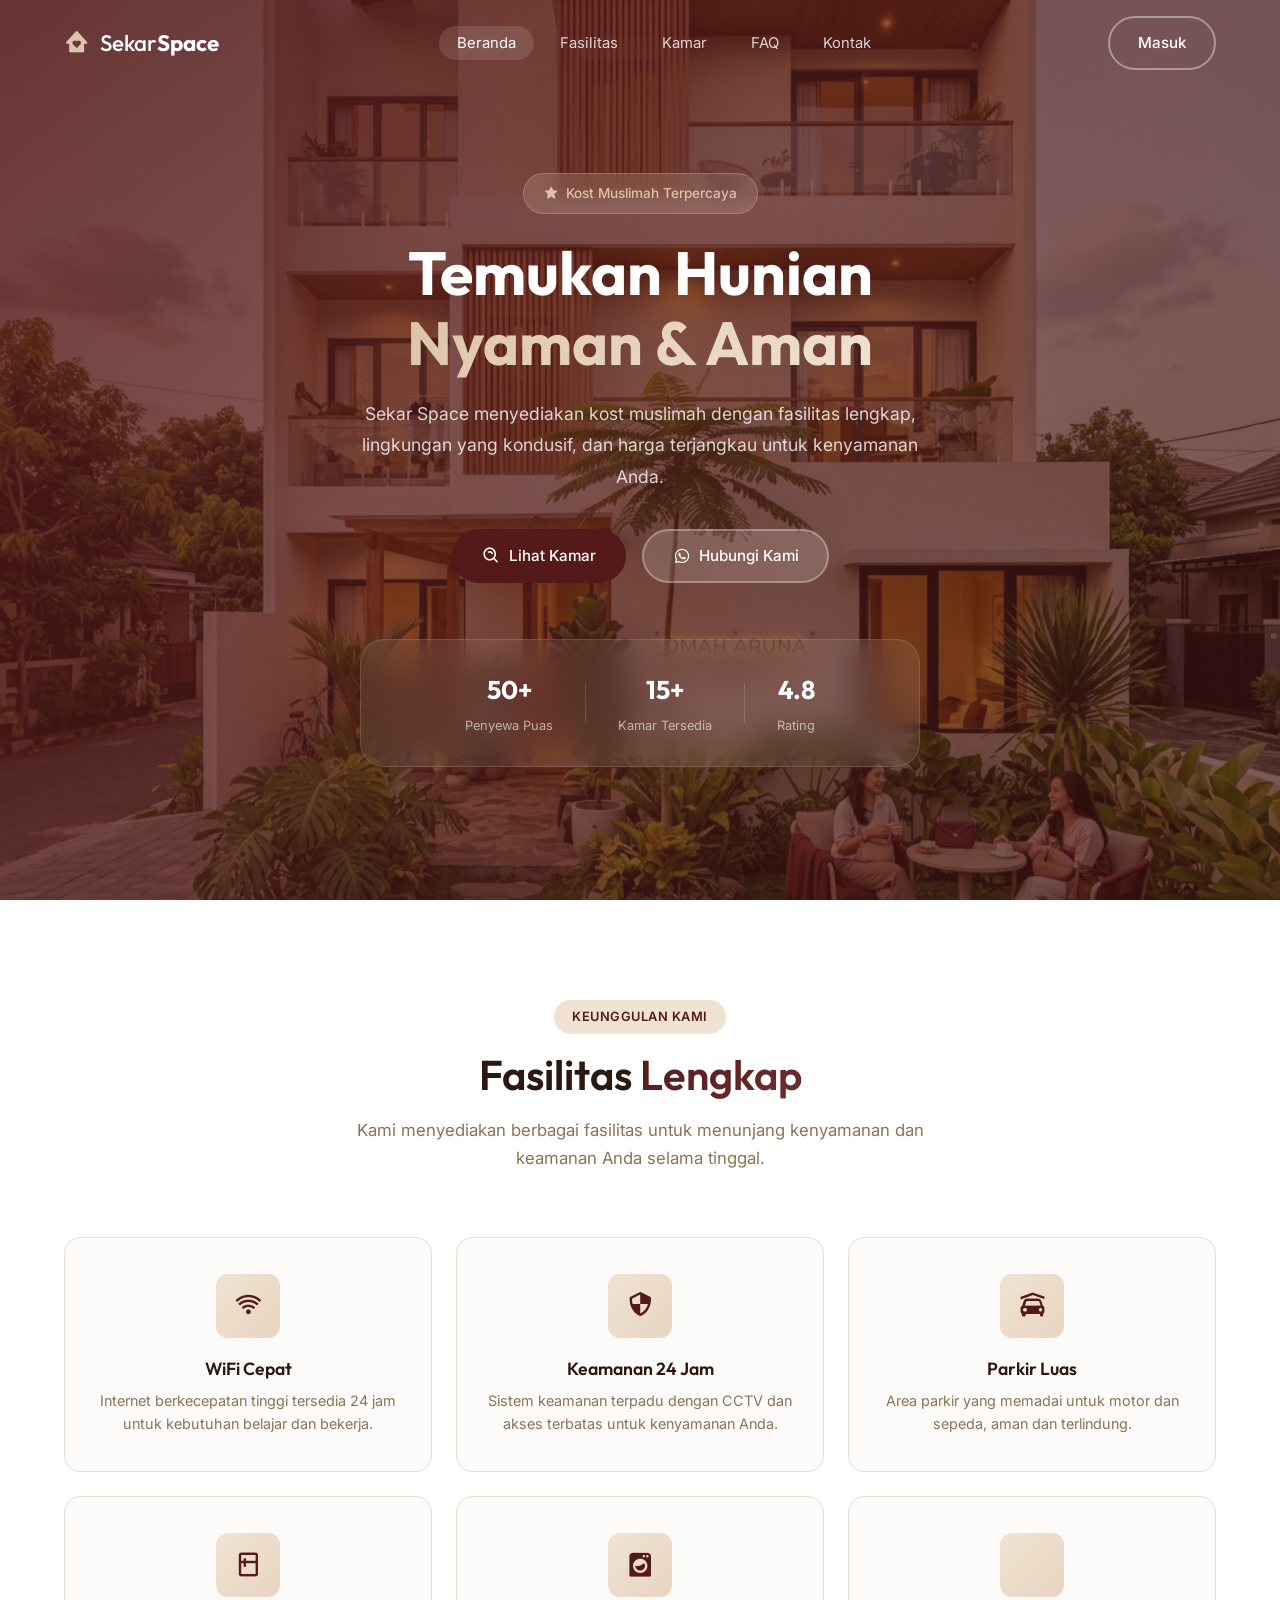
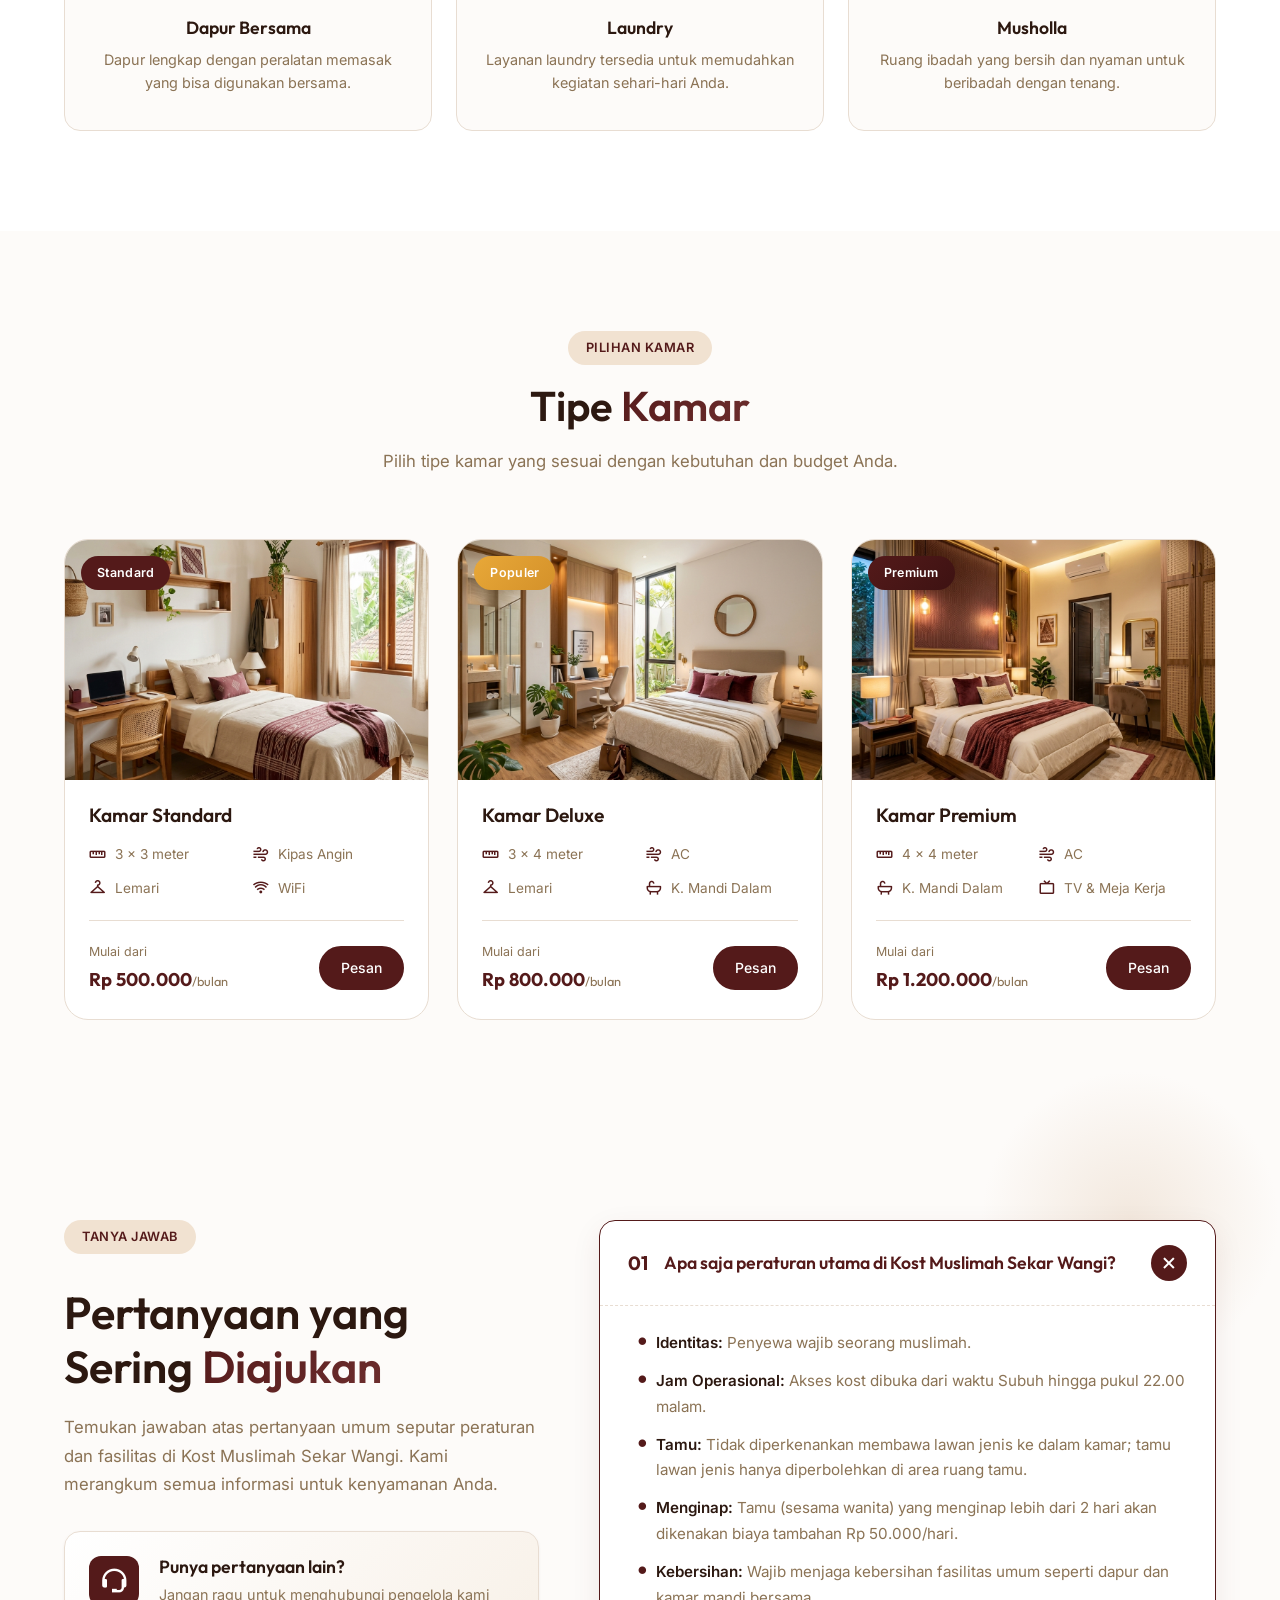
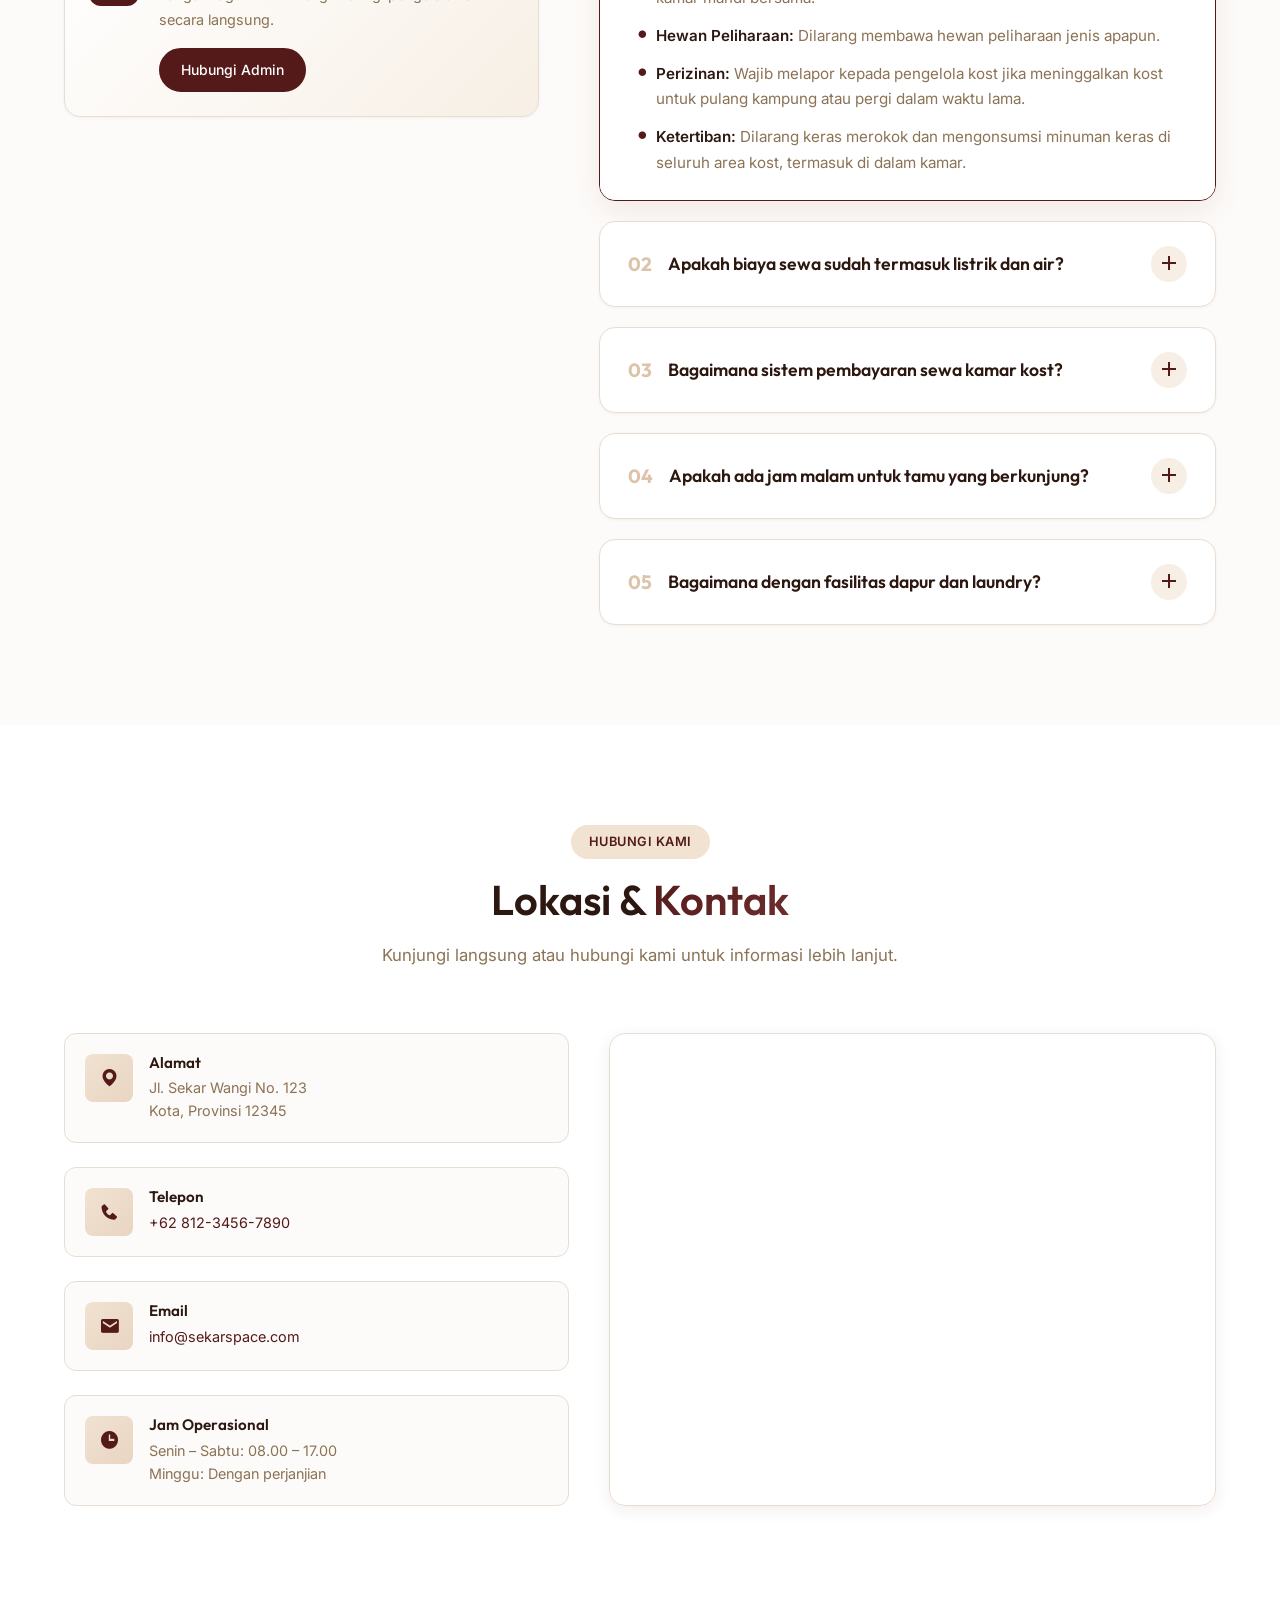
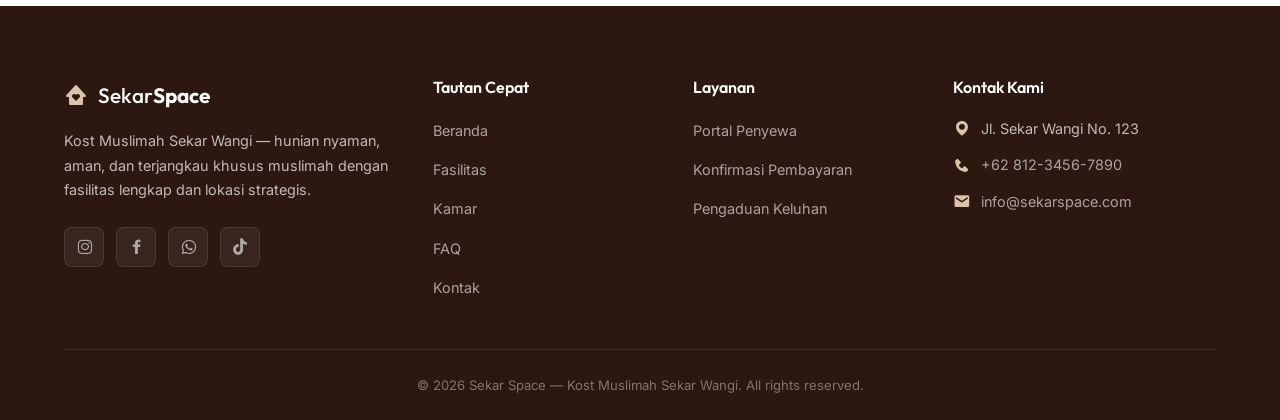
==== commit c77beb23: "feat: add faq at landing page" ====
--- a/index.html
+++ b/index.html
@@ -15,7 +15,7 @@
     <!-- Boxicons -->
     <link href="https://unpkg.com/boxicons@2.1.4/css/boxicons.min.css" rel="stylesheet">
 
-    <link rel="stylesheet" href="style.css">
+    <link rel="stylesheet" href="style.css?v=4.0">
 </head>
 <body>
     <!-- ========== NAVBAR ========== -->
@@ -30,10 +30,12 @@
                 <li role="none"><a href="#hero" class="nav-link active" role="menuitem">Beranda</a></li>
                 <li role="none"><a href="#facilities" class="nav-link" role="menuitem">Fasilitas</a></li>
                 <li role="none"><a href="#rooms" class="nav-link" role="menuitem">Kamar</a></li>
+                <li role="none"><a href="#faq" class="nav-link" role="menuitem">FAQ</a></li>
                 <li role="none"><a href="#contact" class="nav-link" role="menuitem">Kontak</a></li>
             </ul>
 
             <div class="nav-actions">
+                <a href="user/index.html" class="btn btn-outline" id="btnLogin">Masuk</a>
                 <button class="nav-toggle" id="navToggle" aria-label="Toggle navigasi" aria-expanded="false">
                     <i class='bx bx-menu'></i>
                 </button>
@@ -139,81 +141,198 @@
             </div>
         </section>
 
-        <!-- ========== ROOMS / PILIHAN KAMAR ========== -->
+        <!-- ========== ROOMS / PRODUCT GALLERY ========== -->
         <section id="rooms" class="section rooms" aria-labelledby="roomsHeading">
             <div class="container">
                 <header class="section-header">
                     <span class="section-tag">Pilihan Kamar</span>
-                    <h2 id="roomsHeading">Pilih Tipe <span class="text-gradient">Kamar</span></h2>
-                    <p>Kami menyediakan dua pilihan tipe kamar yang bisa disesuaikan dengan kebutuhan dan kenyamanan Anda.</p>
+                    <h2 id="roomsHeading">Tipe <span class="text-gradient">Kamar</span></h2>
+                    <p>Pilih tipe kamar yang sesuai dengan kebutuhan dan budget Anda.</p>
                 </header>
-
-                <div class="room-comparison">
-                    <!-- Kamar Mandi Luar -->
-                    <a href="rooms/index.html?tipe=km-luar" class="room-type-card" id="roomKmLuar">
-                        <div class="room-type-visual">
-                            <div class="room-type-icon">
-                                <i class='bx bx-door-open'></i>
-                            </div>
-                            <div class="room-type-glow"></div>
-                        </div>
-                        <div class="room-type-content">
-                            <span class="room-type-tag">Terjangkau</span>
-                            <h3>Kamar Mandi Luar</h3>
-                            <p class="room-type-desc">Kamar nyaman dengan akses kamar mandi bersama yang selalu bersih dan terawat.</p>
-                            <ul class="room-type-features">
-                                <li><i class='bx bx-check-circle'></i> Ukuran 3 × 3 meter</li>
-                                <li><i class='bx bx-check-circle'></i> Kasur & Lemari</li>
-                                <li><i class='bx bx-check-circle'></i> WiFi 24 Jam</li>
-                                <li><i class='bx bx-check-circle'></i> Listrik Token</li>
+                <div class="rooms-grid">
+                    <!-- Room Card 1 -->
+                    <article class="room-card" id="roomSingle">
+                        <figure class="room-image">
+                            <img src="assets/images/room-single.png" alt="Kamar Tipe Standard - ruangan nyaman dengan kasur single" loading="lazy" width="400" height="300">
+                            <figcaption class="room-badge">Standard</figcaption>
+                        </figure>
+                        <div class="room-info">
+                            <h3>Kamar Standard</h3>
+                            <ul class="room-features" aria-label="Fitur kamar standard">
+                                <li><i class='bx bx-ruler'></i> 3 x 3 meter</li>
+                                <li><i class='bx bx-wind'></i> Kipas Angin</li>
+                                <li><i class='bx bx-closet'></i> Lemari</li>
+                                <li><i class='bx bx-wifi'></i> WiFi</li>
                             </ul>
-                            <div class="room-type-price">
-                                <span class="price-from">Mulai dari</span>
-                                <strong>Rp 700.000<span>/bulan</span></strong>
-                            </div>
-                            <div class="room-type-cta">
-                                <span>Lihat Kamar Tersedia</span>
-                                <i class='bx bx-right-arrow-alt'></i>
-                            </div>
-                        </div>
-                    </a>
-
-                    <!-- Divider -->
-                    <div class="room-comparison-divider">
-                        <span>atau</span>
-                    </div>
-
-                    <!-- Kamar Mandi Dalam -->
-                    <a href="rooms/index.html?tipe=km-dalam" class="room-type-card room-type-premium" id="roomKmDalam">
-                        <div class="room-type-badge-float">
-                            <i class='bx bxs-star'></i> Populer
-                        </div>
-                        <div class="room-type-visual">
-                            <div class="room-type-icon">
-                                <i class='bx bx-bath'></i>
-                            </div>
-                            <div class="room-type-glow"></div>
-                        </div>
-                        <div class="room-type-content">
-                            <span class="room-type-tag tag-premium">Premium</span>
-                            <h3>Kamar Mandi Dalam</h3>
-                            <p class="room-type-desc">Privasi lebih dengan kamar mandi dalam yang nyaman. Lebih leluasa dan eksklusif.</p>
-                            <ul class="room-type-features">
-                                <li><i class='bx bx-check-circle'></i> Ukuran 3 × 4 meter</li>
-                                <li><i class='bx bx-check-circle'></i> Kamar Mandi Dalam</li>
-                                <li><i class='bx bx-check-circle'></i> Kasur & Lemari</li>
-                                <li><i class='bx bx-check-circle'></i> WiFi 24 Jam</li>
+                            <div class="room-price">
+                                <div>
+                                    <span class="price-label">Mulai dari</span>
+                                    <strong class="price-value">Rp 500.000<span>/bulan</span></strong>
+                                </div>
+                                <a href="https://wa.me/6281234567890?text=Halo, saya tertarik dengan Kamar Standard" class="btn btn-primary btn-sm" id="btnBookStandard" target="_blank" rel="noopener">
+                                    Pesan
+                                </a>
+                            </div>
+                        </div>
+                    </article>
+
+                    <!-- Room Card 2 -->
+                    <article class="room-card" id="roomDeluxe">
+                        <figure class="room-image">
+                            <img src="assets/images/room-double.png" alt="Kamar Tipe Deluxe - ruangan luas dengan kasur double" loading="lazy" width="400" height="300">
+                            <figcaption class="room-badge badge-popular">Populer</figcaption>
+                        </figure>
+                        <div class="room-info">
+                            <h3>Kamar Deluxe</h3>
+                            <ul class="room-features" aria-label="Fitur kamar deluxe">
+                                <li><i class='bx bx-ruler'></i> 3 x 4 meter</li>
+                                <li><i class='bx bx-wind'></i> AC</li>
+                                <li><i class='bx bx-closet'></i> Lemari</li>
+                                <li><i class='bx bx-bath'></i> K. Mandi Dalam</li>
                             </ul>
-                            <div class="room-type-price">
-                                <span class="price-from">Mulai dari</span>
-                                <strong>Rp 950.000<span>/bulan</span></strong>
-                            </div>
-                            <div class="room-type-cta">
-                                <span>Lihat Kamar Tersedia</span>
-                                <i class='bx bx-right-arrow-alt'></i>
-                            </div>
-                        </div>
-                    </a>
+                            <div class="room-price">
+                                <div>
+                                    <span class="price-label">Mulai dari</span>
+                                    <strong class="price-value">Rp 800.000<span>/bulan</span></strong>
+                                </div>
+                                <a href="https://wa.me/6281234567890?text=Halo, saya tertarik dengan Kamar Deluxe" class="btn btn-primary btn-sm" id="btnBookDeluxe" target="_blank" rel="noopener">
+                                    Pesan
+                                </a>
+                            </div>
+                        </div>
+                    </article>
+
+                    <!-- Room Card 3 -->
+                    <article class="room-card" id="roomPremium">
+                        <figure class="room-image">
+                            <img src="assets/images/room-deluxe.png" alt="Kamar Tipe Premium - ruangan mewah dengan fasilitas lengkap" loading="lazy" width="400" height="300">
+                            <figcaption class="room-badge badge-premium">Premium</figcaption>
+                        </figure>
+                        <div class="room-info">
+                            <h3>Kamar Premium</h3>
+                            <ul class="room-features" aria-label="Fitur kamar premium">
+                                <li><i class='bx bx-ruler'></i> 4 x 4 meter</li>
+                                <li><i class='bx bx-wind'></i> AC</li>
+                                <li><i class='bx bx-bath'></i> K. Mandi Dalam</li>
+                                <li><i class='bx bx-tv'></i> TV & Meja Kerja</li>
+                            </ul>
+                            <div class="room-price">
+                                <div>
+                                    <span class="price-label">Mulai dari</span>
+                                    <strong class="price-value">Rp 1.200.000<span>/bulan</span></strong>
+                                </div>
+                                <a href="https://wa.me/6281234567890?text=Halo, saya tertarik dengan Kamar Premium" class="btn btn-primary btn-sm" id="btnBookPremium" target="_blank" rel="noopener">
+                                    Pesan
+                                </a>
+                            </div>
+                        </div>
+                    </article>
+                </div>
+            </div>
+        </section>
+
+        <!-- ========== FAQ SECTION ========== -->
+        <section id="faq" class="section faq" aria-labelledby="faqHeading">
+            <div class="container">
+                <div class="faq-grid">
+                    <div class="faq-intro">
+                        <span class="section-tag">Tanya Jawab</span>
+                        <h2 id="faqHeading">Pertanyaan yang Sering <span class="text-gradient">Diajukan</span></h2>
+                        <p>Temukan jawaban atas pertanyaan umum seputar peraturan dan fasilitas di Kost Muslimah Sekar Wangi. Kami merangkum semua informasi untuk kenyamanan Anda.</p>
+                        
+                        <div class="faq-support-card">
+                            <div class="support-icon">
+                                <i class='bx bx-support'></i>
+                            </div>
+                            <div class="support-text">
+                                <h4>Punya pertanyaan lain?</h4>
+                                <p>Jangan ragu untuk menghubungi pengelola kami secara langsung.</p>
+                                <a href="https://wa.me/6281234567890" class="btn btn-primary btn-sm" target="_blank" rel="noopener">Hubungi Admin</a>
+                            </div>
+                        </div>
+                    </div>
+
+                    <div class="faq-container">
+                        <div class="faq-item active">
+                            <button class="faq-question" aria-expanded="true">
+                                <div class="faq-q-text">
+                                    <span class="faq-number">01</span>
+                                    <h3>Apa saja peraturan utama di Kost Muslimah Sekar Wangi?</h3>
+                                </div>
+                                <span class="faq-icon-wrapper"><i class='bx bx-plus'></i></span>
+                            </button>
+                            <div class="faq-answer">
+                                <div class="faq-answer-inner">
+                                    <ul class="faq-list">
+                                        <li><strong>Identitas:</strong> Penyewa wajib seorang muslimah.</li>
+                                        <li><strong>Jam Operasional:</strong> Akses kost dibuka dari waktu Subuh hingga pukul 22.00 malam.</li>
+                                        <li><strong>Tamu:</strong> Tidak diperkenankan membawa lawan jenis ke dalam kamar; tamu lawan jenis hanya diperbolehkan di area ruang tamu.</li>
+                                        <li><strong>Menginap:</strong> Tamu (sesama wanita) yang menginap lebih dari 2 hari akan dikenakan biaya tambahan Rp 50.000/hari.</li>
+                                        <li><strong>Kebersihan:</strong> Wajib menjaga kebersihan fasilitas umum seperti dapur dan kamar mandi bersama.</li>
+                                        <li><strong>Hewan Peliharaan:</strong> Dilarang membawa hewan peliharaan jenis apapun.</li>
+                                        <li><strong>Perizinan:</strong> Wajib melapor kepada pengelola kost jika meninggalkan kost untuk pulang kampung atau pergi dalam waktu lama.</li>
+                                        <li><strong>Ketertiban:</strong> Dilarang keras merokok dan mengonsumsi minuman keras di seluruh area kost, termasuk di dalam kamar.</li>
+                                    </ul>
+                                </div>
+                            </div>
+                        </div>
+                        <div class="faq-item">
+                            <button class="faq-question" aria-expanded="false">
+                                <div class="faq-q-text">
+                                    <span class="faq-number">02</span>
+                                    <h3>Apakah biaya sewa sudah termasuk listrik dan air?</h3>
+                                </div>
+                                <span class="faq-icon-wrapper"><i class='bx bx-plus'></i></span>
+                            </button>
+                            <div class="faq-answer">
+                                <div class="faq-answer-inner">
+                                    <p>Ya, biaya sewa bulanan sudah mencakup penggunaan air bersih dan listrik untuk kebutuhan standar (lampu, kipas angin, laptop, dan charger HP). Untuk barang elektronik berdaya besar seperti rice cooker pribadi atau setrika, mungkin dikenakan sedikit penyesuaian biaya tambahan.</p>
+                                </div>
+                            </div>
+                        </div>
+                        <div class="faq-item">
+                            <button class="faq-question" aria-expanded="false">
+                                <div class="faq-q-text">
+                                    <span class="faq-number">03</span>
+                                    <h3>Bagaimana sistem pembayaran sewa kamar kost?</h3>
+                                </div>
+                                <span class="faq-icon-wrapper"><i class='bx bx-plus'></i></span>
+                            </button>
+                            <div class="faq-answer">
+                                <div class="faq-answer-inner">
+                                    <p>Pembayaran sewa dapat dilakukan secara bulanan, per 3 bulan, atau tahunan melalui transfer bank ke rekening pengelola. Pembayaran wajib diselesaikan paling lambat pada tanggal jatuh tempo setiap bulannya sesuai kesepakatan awal.</p>
+                                </div>
+                            </div>
+                        </div>
+                        <div class="faq-item">
+                            <button class="faq-question" aria-expanded="false">
+                                <div class="faq-q-text">
+                                    <span class="faq-number">04</span>
+                                    <h3>Apakah ada jam malam untuk tamu yang berkunjung?</h3>
+                                </div>
+                                <span class="faq-icon-wrapper"><i class='bx bx-plus'></i></span>
+                            </button>
+                            <div class="faq-answer">
+                                <div class="faq-answer-inner">
+                                    <p>Tamu hanya diperbolehkan berkunjung di area ruang tamu luar hingga pukul 21.00 WIB. Demi kenyamanan dan privasi penghuni lain, tamu (termasuk keluarga perempuan) tidak diizinkan memasuki area kamar tanpa izin khusus.</p>
+                                </div>
+                            </div>
+                        </div>
+                        <div class="faq-item">
+                            <button class="faq-question" aria-expanded="false">
+                                <div class="faq-q-text">
+                                    <span class="faq-number">05</span>
+                                    <h3>Bagaimana dengan fasilitas dapur dan laundry?</h3>
+                                </div>
+                                <span class="faq-icon-wrapper"><i class='bx bx-plus'></i></span>
+                            </button>
+                            <div class="faq-answer">
+                                <div class="faq-answer-inner">
+                                    <p>Kami menyediakan dapur bersama yang lengkap dengan kompor, kulkas, dan peralatan dasar. Penghuni wajib membersihkan perlengkapan setelah dipakai. Untuk laundry, tersedia mesin cuci yang bisa digunakan bersama atau Anda dapat menggunakan jasa laundry berlangganan di sekitar area kost.</p>
+                                </div>
+                            </div>
+                        </div>
+                    </div>
                 </div>
             </div>
         </section>
@@ -307,6 +426,7 @@
                         <li><a href="#hero">Beranda</a></li>
                         <li><a href="#facilities">Fasilitas</a></li>
                         <li><a href="#rooms">Kamar</a></li>
+                        <li><a href="#faq">FAQ</a></li>
                         <li><a href="#contact">Kontak</a></li>
                     </ul>
                 </nav>
@@ -401,9 +521,30 @@
             });
         }, observerOptions);
 
-        document.querySelectorAll('.facility-card, .room-type-card, .contact-item, .section-header').forEach(el => {
+        document.querySelectorAll('.facility-card, .room-card, .contact-item, .faq-item, .section-header').forEach(el => {
             el.classList.add('reveal');
             observer.observe(el);
+        });
+
+        // ===== FAQ ACCORDION =====
+        const faqQuestions = document.querySelectorAll('.faq-question');
+        faqQuestions.forEach(question => {
+            question.addEventListener('click', () => {
+                const item = question.parentElement;
+                const isActive = item.classList.contains('active');
+                
+                // Close all other FAQs
+                document.querySelectorAll('.faq-item').forEach(otherItem => {
+                    otherItem.classList.remove('active');
+                    otherItem.querySelector('.faq-question').setAttribute('aria-expanded', 'false');
+                });
+                
+                // Toggle current FAQ
+                if (!isActive) {
+                    item.classList.add('active');
+                    question.setAttribute('aria-expanded', 'true');
+                }
+            });
         });
 
         // ===== SMOOTH SCROLL =====
--- a/style.css
+++ b/style.css
@@ -518,290 +518,374 @@
     line-height: 1.6;
 }
 
-/* ===== ROOMS / ROOM TYPE COMPARISON ===== */
+/* ===== ROOMS / PRODUCT GALLERY ===== */
 .rooms {
     background: var(--off-white);
 }
 
-.room-comparison {
-    display: flex;
-    align-items: stretch;
-    gap: 24px;
-    max-width: 960px;
-    margin: 0 auto;
-}
-
-.room-comparison-divider {
-    display: flex;
-    align-items: center;
-    justify-content: center;
-    flex-shrink: 0;
-}
-
-.room-comparison-divider span {
-    writing-mode: vertical-lr;
-    text-transform: uppercase;
+.rooms-grid {
+    display: grid;
+    grid-template-columns: repeat(3, 1fr);
+    gap: 28px;
+}
+
+.room-card {
+    background: var(--white);
+    border: 1px solid var(--border);
+    border-radius: var(--radius-xl);
+    overflow: hidden;
+    transition: all var(--transition-smooth);
+}
+
+.room-card:hover {
+    transform: translateY(-8px);
+    box-shadow: var(--shadow-xl);
+    border-color: var(--secondary);
+}
+
+.room-image {
+    position: relative;
+    overflow: hidden;
+    margin: 0;
+}
+
+.room-image img {
+    width: 100%;
+    height: 240px;
+    object-fit: cover;
+    transition: transform var(--transition-smooth);
+}
+
+.room-card:hover .room-image img {
+    transform: scale(1.06);
+}
+
+.room-badge {
+    position: absolute;
+    top: 16px;
+    left: 16px;
+    padding: 6px 16px;
+    background: var(--primary);
+    color: var(--white);
     font-size: 0.78rem;
     font-weight: 600;
+    border-radius: var(--radius-full);
+    letter-spacing: 0.3px;
+}
+
+.badge-popular {
+    background: linear-gradient(135deg, #E8A838, #D4912A);
+}
+
+.badge-premium {
+    background: linear-gradient(135deg, var(--primary), var(--primary-dark));
+}
+
+.room-info {
+    padding: 24px;
+}
+
+.room-info h3 {
+    font-size: 1.2rem;
+    margin-bottom: 16px;
+    color: var(--dark);
+}
+
+.room-features {
+    display: grid;
+    grid-template-columns: 1fr 1fr;
+    gap: 10px;
+    margin-bottom: 20px;
+    padding-bottom: 20px;
+    border-bottom: 1px solid var(--border);
+}
+
+.room-features li {
+    display: flex;
+    align-items: center;
+    gap: 8px;
+    font-size: 0.85rem;
     color: var(--text-muted);
-    letter-spacing: 2px;
-    position: relative;
-    padding: 20px 0;
-}
-
-.room-comparison-divider span::before,
-.room-comparison-divider span::after {
-    content: '';
-    position: absolute;
-    left: 50%;
-    transform: translateX(-50%);
-    width: 1px;
-    height: 60px;
-    background: linear-gradient(to bottom, transparent, var(--border), transparent);
-}
-
-.room-comparison-divider span::before {
-    bottom: 100%;
-}
-
-.room-comparison-divider span::after {
-    top: 100%;
-}
-
-.room-type-card {
-    flex: 1;
-    display: flex;
-    flex-direction: column;
-    align-items: center;
-    text-align: center;
-    padding: 48px 36px 40px;
-    background: var(--white);
-    border: 2px solid var(--border);
-    border-radius: var(--radius-xl);
-    transition: all var(--transition-smooth);
-    position: relative;
-    overflow: hidden;
-    cursor: pointer;
-    text-decoration: none;
-    color: inherit;
-}
-
-.room-type-card::before {
-    content: '';
-    position: absolute;
-    inset: 0;
-    background: linear-gradient(135deg, transparent 60%, rgba(220, 195, 170, 0.1));
-    opacity: 0;
-    transition: opacity var(--transition-base);
-}
-
-.room-type-card:hover {
-    transform: translateY(-8px);
-    border-color: var(--secondary);
-    box-shadow: var(--shadow-xl);
-}
-
-.room-type-card:hover::before {
-    opacity: 1;
-}
-
-.room-type-premium {
-    border-color: var(--secondary);
-    background: linear-gradient(180deg, var(--white) 0%, var(--tertiary-light) 100%);
-}
-
-.room-type-premium:hover {
-    border-color: var(--primary);
-    box-shadow: 0 16px 48px rgba(84, 26, 26, 0.18);
-}
-
-.room-type-badge-float {
-    position: absolute;
-    top: 16px;
-    right: 16px;
-    display: inline-flex;
-    align-items: center;
-    gap: 4px;
-    padding: 6px 14px;
-    background: linear-gradient(135deg, #E8A838, #D4912A);
-    color: var(--white);
-    font-size: 0.75rem;
-    font-weight: 600;
-    border-radius: var(--radius-full);
-    z-index: 2;
-    animation: pulse-badge 2s ease-in-out infinite;
-}
-
-@keyframes pulse-badge {
-    0%, 100% { transform: scale(1); }
-    50% { transform: scale(1.05); }
-}
-
-.room-type-visual {
-    position: relative;
-    margin-bottom: 28px;
-}
-
-.room-type-icon {
-    width: 100px;
-    height: 100px;
-    display: flex;
-    align-items: center;
-    justify-content: center;
-    background: linear-gradient(135deg, var(--tertiary), var(--secondary-light));
-    border-radius: 28px;
-    transition: all var(--transition-smooth);
-    position: relative;
-    z-index: 1;
-}
-
-.room-type-icon i {
-    font-size: 2.8rem;
+}
+
+.room-features li i {
+    font-size: 1.1rem;
     color: var(--primary);
-    transition: all var(--transition-base);
-}
-
-.room-type-card:hover .room-type-icon {
-    background: linear-gradient(135deg, var(--primary), var(--primary-light));
-    transform: scale(1.08) rotate(-3deg);
-}
-
-.room-type-card:hover .room-type-icon i {
-    color: var(--white);
-}
-
-.room-type-glow {
-    position: absolute;
-    top: 50%;
-    left: 50%;
-    transform: translate(-50%, -50%);
-    width: 140px;
-    height: 140px;
-    background: radial-gradient(circle, rgba(220, 195, 170, 0.3) 0%, transparent 70%);
-    border-radius: 50%;
-    z-index: 0;
-    opacity: 0;
-    transition: opacity var(--transition-smooth);
-}
-
-.room-type-card:hover .room-type-glow {
-    opacity: 1;
-}
-
-.room-type-content {
-    position: relative;
-    z-index: 1;
-    width: 100%;
-}
-
-.room-type-tag {
-    display: inline-block;
-    padding: 4px 14px;
-    background: var(--tertiary);
-    color: var(--primary);
-    font-size: 0.72rem;
-    font-weight: 600;
-    border-radius: var(--radius-full);
-    text-transform: uppercase;
-    letter-spacing: 0.5px;
-    margin-bottom: 12px;
-}
-
-.tag-premium {
-    background: linear-gradient(135deg, var(--primary), var(--primary-light));
-    color: var(--white);
-}
-
-.room-type-content h3 {
-    font-size: 1.35rem;
-    margin-bottom: 10px;
-    color: var(--dark);
-}
-
-.room-type-desc {
-    font-size: 0.9rem;
-    color: var(--text-muted);
-    line-height: 1.6;
-    margin-bottom: 20px;
-}
-
-.room-type-features {
-    text-align: left;
-    margin-bottom: 24px;
-    padding-bottom: 24px;
-    border-bottom: 1px solid var(--border);
-}
-
-.room-type-features li {
-    display: flex;
-    align-items: center;
-    gap: 10px;
-    font-size: 0.88rem;
-    color: var(--text);
-    padding: 6px 0;
-}
-
-.room-type-features li i {
-    font-size: 1.1rem;
-    color: #16A34A;
-    flex-shrink: 0;
-}
-
-.room-type-price {
-    margin-bottom: 24px;
-}
-
-.room-type-price .price-from {
+}
+
+.room-price {
+    display: flex;
+    align-items: center;
+    justify-content: space-between;
+    gap: 12px;
+}
+
+.price-label {
     display: block;
     font-size: 0.78rem;
     color: var(--text-muted);
     margin-bottom: 2px;
 }
 
-.room-type-price strong {
+.price-value {
     font-family: var(--font-heading);
-    font-size: 1.5rem;
+    font-size: 1.15rem;
     font-weight: 700;
     color: var(--primary);
 }
 
-.room-type-price strong span {
-    font-size: 0.85rem;
+.price-value span {
+    font-size: 0.8rem;
     font-weight: 400;
     color: var(--text-muted);
 }
 
-.room-type-cta {
-    display: inline-flex;
-    align-items: center;
-    gap: 8px;
-    padding: 12px 28px;
+/* ===== FAQ SECTION ===== */
+.faq {
+    background: var(--off-white);
+    position: relative;
+}
+
+.faq::before {
+    content: '';
+    position: absolute;
+    top: -50px;
+    right: 0;
+    width: 300px;
+    height: 300px;
+    background: radial-gradient(circle, var(--secondary-light) 0%, transparent 70%);
+    opacity: 0.5;
+    z-index: 0;
+}
+
+.faq .container {
+    position: relative;
+    z-index: 1;
+}
+
+.faq-grid {
+    display: grid;
+    grid-template-columns: 1fr 1.3fr;
+    gap: 60px;
+    align-items: flex-start;
+}
+
+@media (max-width: 992px) {
+    .faq-grid {
+        grid-template-columns: 1fr;
+        gap: 40px;
+    }
+}
+
+.faq-intro {
+    position: sticky;
+    top: 100px;
+}
+
+.faq-intro h2 {
+    font-size: clamp(2rem, 4vw, 2.8rem);
+    margin: 16px 0 20px;
+    line-height: 1.2;
+}
+
+.faq-intro p {
+    color: var(--text-muted);
+    font-size: 1.05rem;
+    line-height: 1.7;
+    margin-bottom: 32px;
+}
+
+.faq-support-card {
+    background: linear-gradient(135deg, var(--white), var(--tertiary-light));
+    border: 1px solid var(--border);
+    border-radius: var(--radius-lg);
+    padding: 24px;
+    display: flex;
+    align-items: flex-start;
+    gap: 20px;
+    box-shadow: var(--shadow-sm);
+}
+
+.support-icon {
+    width: 50px;
+    height: 50px;
+    min-width: 50px;
     background: var(--primary);
     color: var(--white);
-    border-radius: var(--radius-full);
+    border-radius: var(--radius-md);
+    display: flex;
+    align-items: center;
+    justify-content: center;
+    font-size: 1.8rem;
+}
+
+.support-text h4 {
+    font-size: 1.1rem;
+    color: var(--dark);
+    margin-bottom: 6px;
+}
+
+.support-text p {
     font-size: 0.9rem;
-    font-weight: 500;
+    color: var(--text-muted);
+    margin-bottom: 16px;
+}
+
+.faq-container {
+    display: flex;
+    flex-direction: column;
+    gap: 20px;
+}
+
+.faq-item {
+    background: var(--white);
+    border: 1px solid var(--border);
+    border-radius: var(--radius-lg);
+    overflow: hidden;
     transition: all var(--transition-base);
-}
-
-.room-type-card:hover .room-type-cta {
-    background: var(--primary-light);
-    gap: 14px;
-    box-shadow: 0 8px 24px rgba(84, 26, 26, 0.25);
-}
-
-.room-type-cta i {
+    box-shadow: var(--shadow-sm);
+}
+
+.faq-item:hover {
+    border-color: var(--secondary);
+    box-shadow: var(--shadow-md);
+    transform: translateY(-2px);
+}
+
+.faq-item.active {
+    border-color: var(--primary);
+    box-shadow: 0 10px 30px rgba(84, 26, 26, 0.08);
+    transform: translateY(-2px);
+}
+
+.faq-question {
+    width: 100%;
+    text-align: left;
+    padding: 24px 28px;
+    background: transparent;
+    border: none;
+    display: flex;
+    align-items: center;
+    justify-content: space-between;
+    cursor: pointer;
+    font-family: var(--font-body);
+    transition: all var(--transition-base);
+}
+
+.faq-q-text {
+    display: flex;
+    align-items: center;
+    gap: 16px;
+}
+
+.faq-number {
+    font-family: var(--font-heading);
     font-size: 1.2rem;
+    font-weight: 700;
+    color: var(--secondary);
+    transition: color var(--transition-base);
+}
+
+.faq-item.active .faq-number {
+    color: var(--primary);
+}
+
+.faq-question h3 {
+    font-size: 1.1rem;
+    font-weight: 600;
+    color: var(--dark);
+    margin: 0;
+    line-height: 1.4;
+    transition: color var(--transition-base);
+}
+
+.faq-item.active .faq-question h3 {
+    color: var(--primary);
+}
+
+.faq-icon-wrapper {
+    width: 36px;
+    height: 36px;
+    min-width: 36px;
+    display: flex;
+    align-items: center;
+    justify-content: center;
+    background: var(--tertiary-light);
+    border-radius: 50%;
+    color: var(--primary);
+    transition: all var(--transition-base);
+}
+
+.faq-icon-wrapper i {
+    font-size: 1.5rem;
     transition: transform var(--transition-base);
 }
 
-.room-type-card:hover .room-type-cta i {
-    transform: translateX(4px);
-}
-
-/* Room type card reveal delays */
-.room-type-card.reveal:nth-child(1) { transition-delay: 0s; }
-.room-type-card.reveal:nth-child(3) { transition-delay: 0.15s; }
+.faq-item:hover .faq-icon-wrapper {
+    background: var(--secondary-light);
+}
+
+.faq-item.active .faq-icon-wrapper {
+    background: var(--primary);
+    color: var(--white);
+}
+
+.faq-item.active .faq-icon-wrapper i {
+    transform: rotate(45deg);
+}
+
+/* Smooth Accordion Animation */
+.faq-answer {
+    display: grid;
+    grid-template-rows: 0fr;
+    transition: grid-template-rows 0.4s cubic-bezier(0.4, 0, 0.2, 1);
+    background: var(--white);
+}
+
+.faq-item.active .faq-answer {
+    grid-template-rows: 1fr;
+    border-top: 1px dashed var(--border);
+}
+
+.faq-answer-inner {
+    overflow: hidden;
+}
+
+.faq-answer-inner > p,
+.faq-answer-inner > ul {
+    padding: 24px 28px;
+    margin: 0;
+    color: var(--text-muted);
+    font-size: 0.95rem;
+    line-height: 1.7;
+}
+
+.faq-list {
+    list-style-type: none;
+    display: flex;
+    flex-direction: column;
+    gap: 12px;
+}
+
+.faq-list li {
+    position: relative;
+    padding-left: 28px;
+}
+
+.faq-list li::before {
+    content: "•";
+    position: absolute;
+    left: 8px;
+    top: -2px;
+    color: var(--primary);
+    font-size: 1.5rem;
+    line-height: 1;
+}
+
+.faq-list li strong {
+    color: var(--dark);
+    font-weight: 600;
+}
 
 /* ===== CONTACT SECTION ===== */
 .contact {
@@ -1028,7 +1112,8 @@
 .facility-card.reveal:nth-child(5) { transition-delay: 0.4s; }
 .facility-card.reveal:nth-child(6) { transition-delay: 0.5s; }
 
-
+.room-card.reveal:nth-child(2) { transition-delay: 0.15s; }
+.room-card.reveal:nth-child(3) { transition-delay: 0.3s; }
 
 .contact-item.reveal:nth-child(2) { transition-delay: 0.1s; }
 .contact-item.reveal:nth-child(3) { transition-delay: 0.2s; }
@@ -1067,8 +1152,8 @@
         grid-template-columns: repeat(2, 1fr);
     }
 
-    .room-comparison {
-        gap: 16px;
+    .rooms-grid {
+        grid-template-columns: repeat(2, 1fr);
     }
 
     .contact-grid {
@@ -1153,42 +1238,10 @@
     }
 
     /* Rooms */
-    .room-comparison {
-        flex-direction: column;
+    .rooms-grid {
+        grid-template-columns: 1fr;
         max-width: 440px;
         margin: 0 auto;
-    }
-
-    .room-comparison-divider {
-        padding: 8px 0;
-    }
-
-    .room-comparison-divider span {
-        writing-mode: horizontal-tb;
-        padding: 0 20px;
-    }
-
-    .room-comparison-divider span::before,
-    .room-comparison-divider span::after {
-        top: 50%;
-        transform: translateY(-50%);
-        width: 60px;
-        height: 1px;
-    }
-
-    .room-comparison-divider span::before {
-        right: 100%;
-        left: auto;
-        bottom: auto;
-    }
-
-    .room-comparison-divider span::after {
-        left: 100%;
-        top: 50%;
-    }
-
-    .room-type-card {
-        padding: 36px 24px 32px;
     }
 
     /* Facilities */
@@ -1229,7 +1282,16 @@
         font-size: 1.6rem;
     }
 
-    .room-type-cta {
+    .room-features {
+        grid-template-columns: 1fr;
+    }
+
+    .room-price {
+        flex-direction: column;
+        align-items: flex-start;
+    }
+
+    .room-price .btn {
         width: 100%;
         justify-content: center;
     }
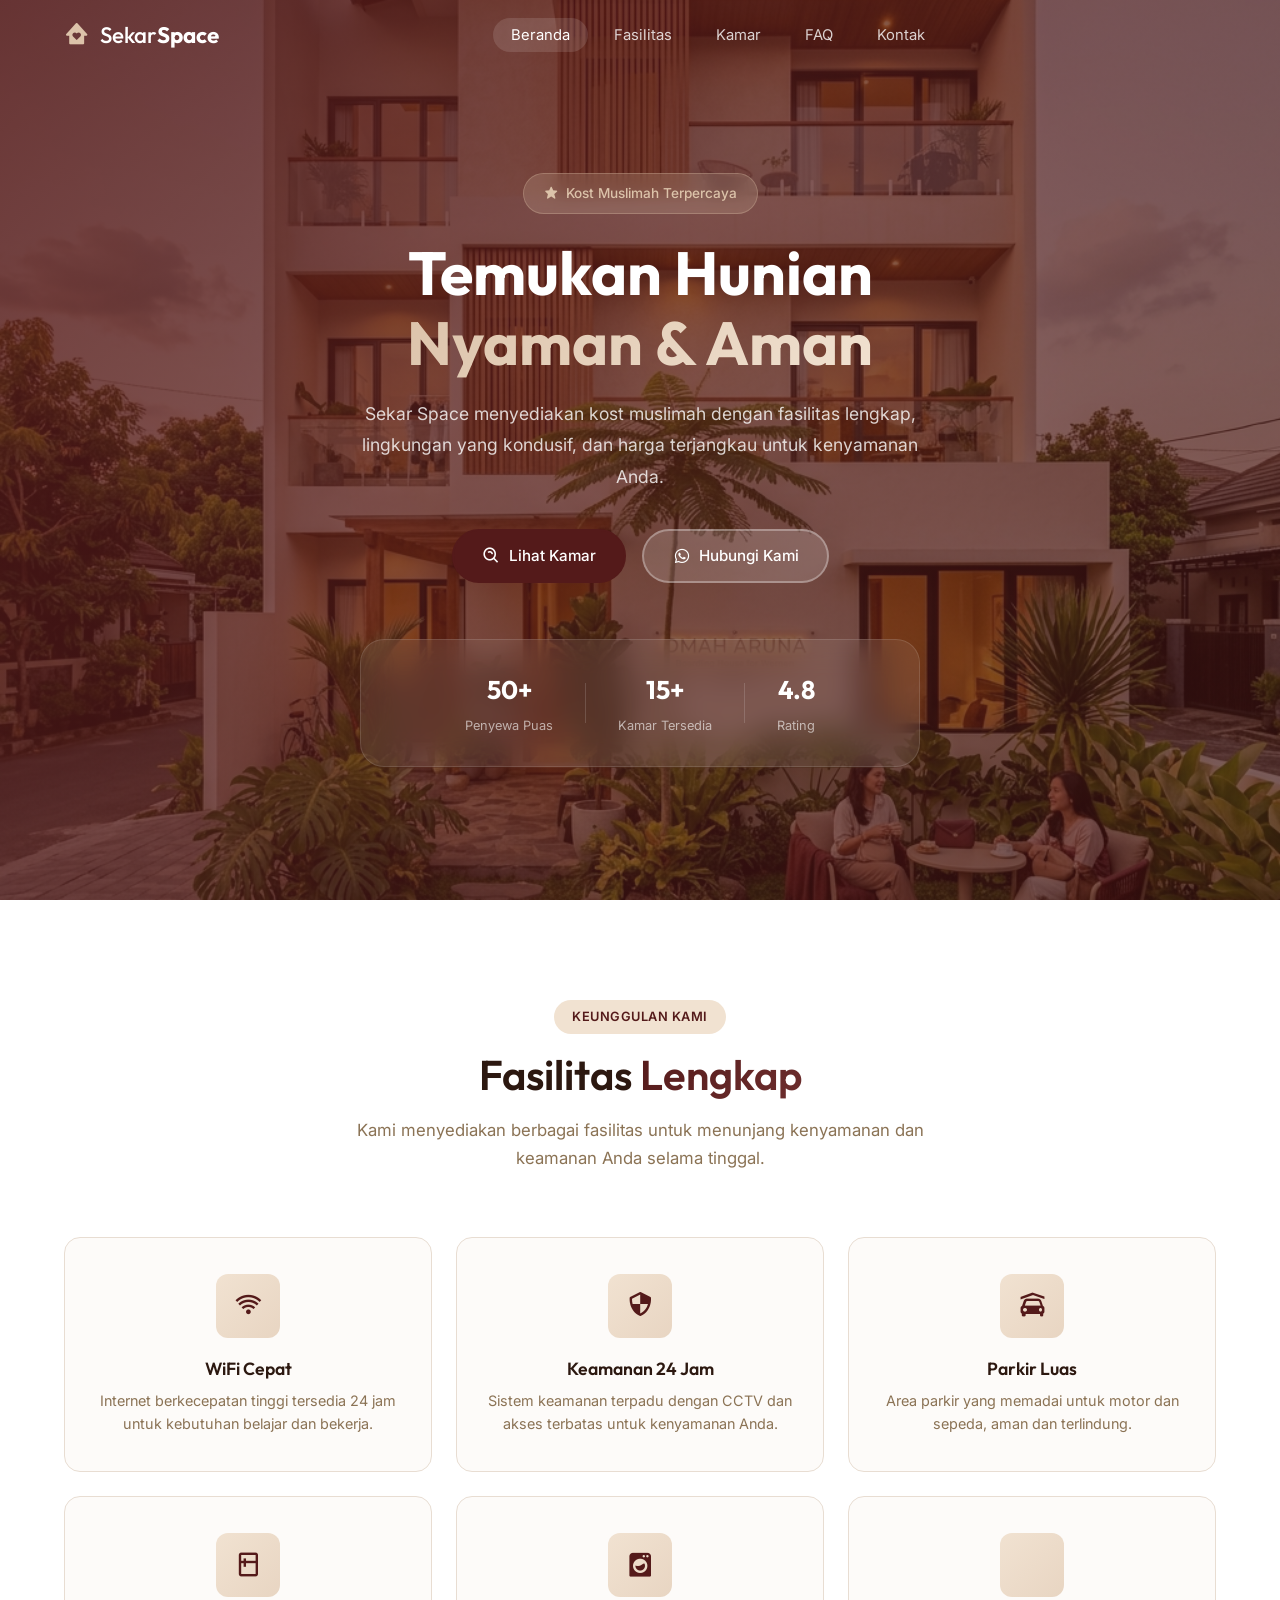
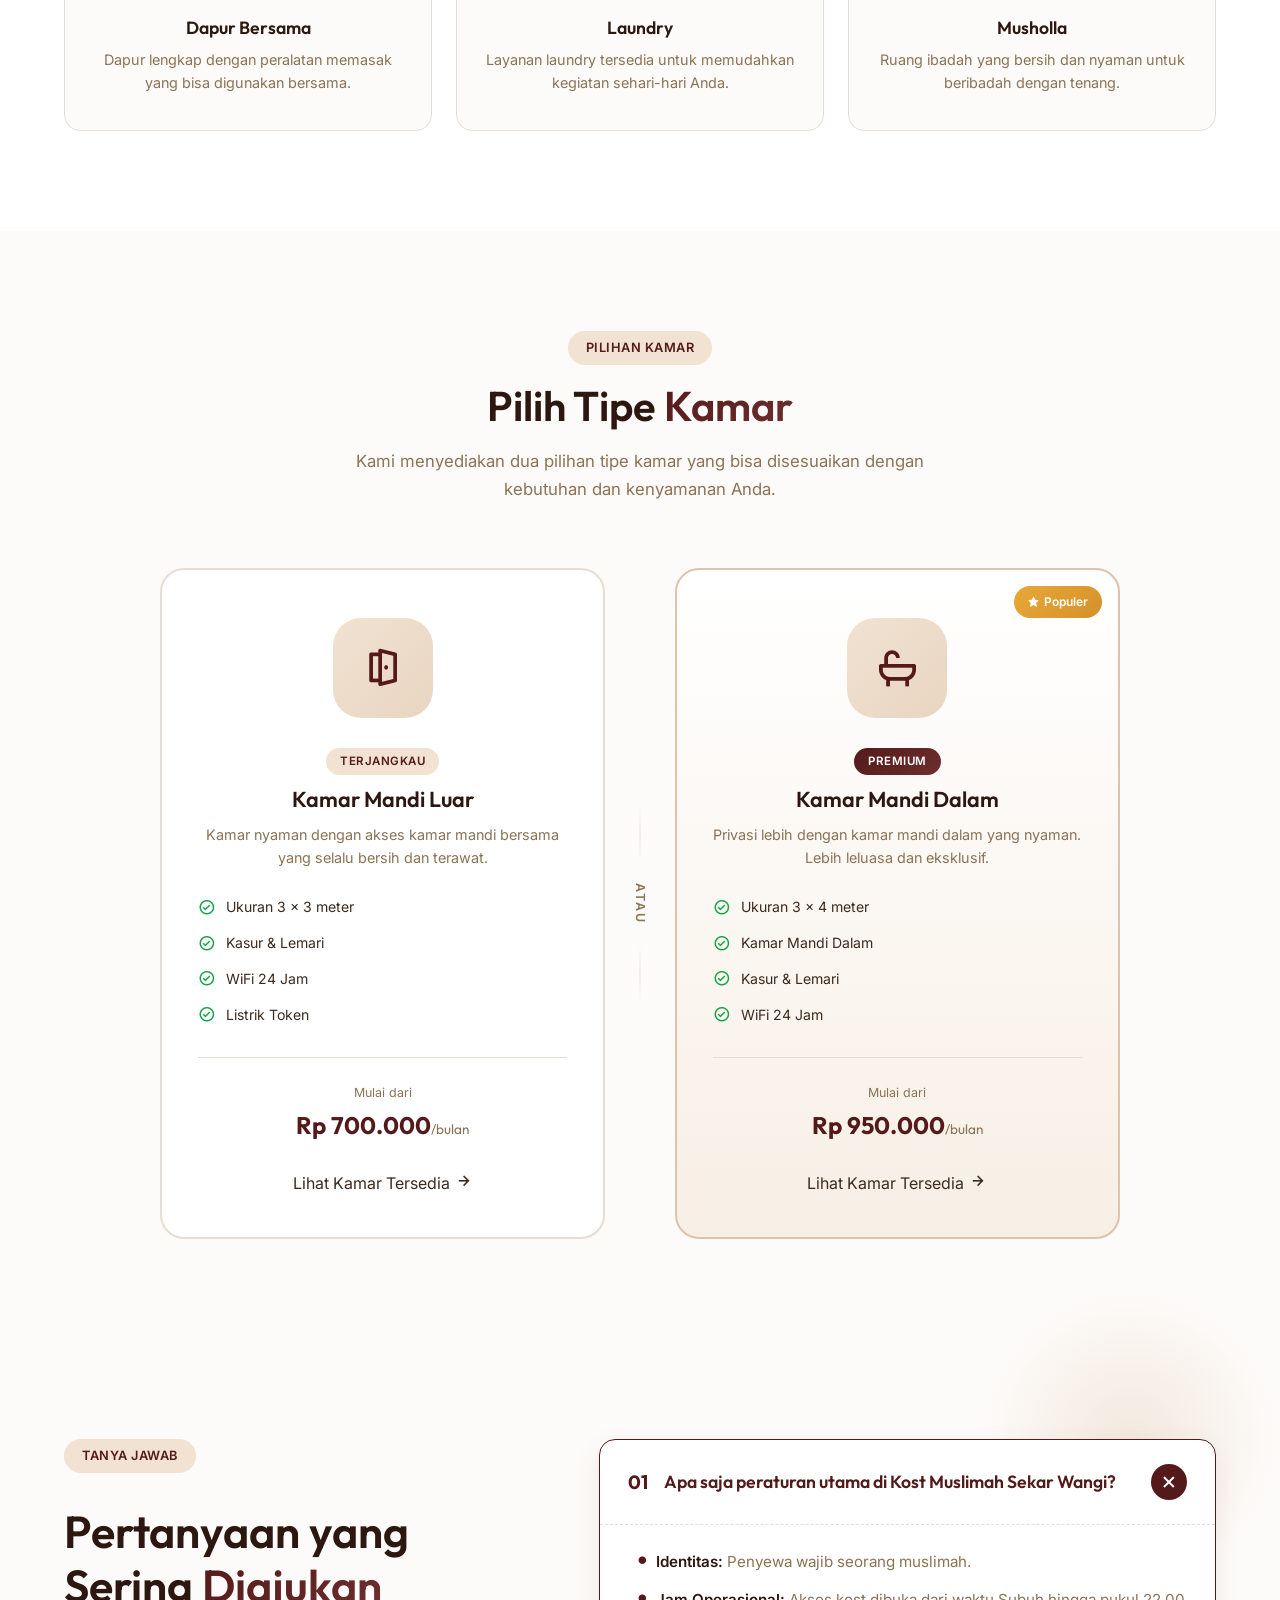
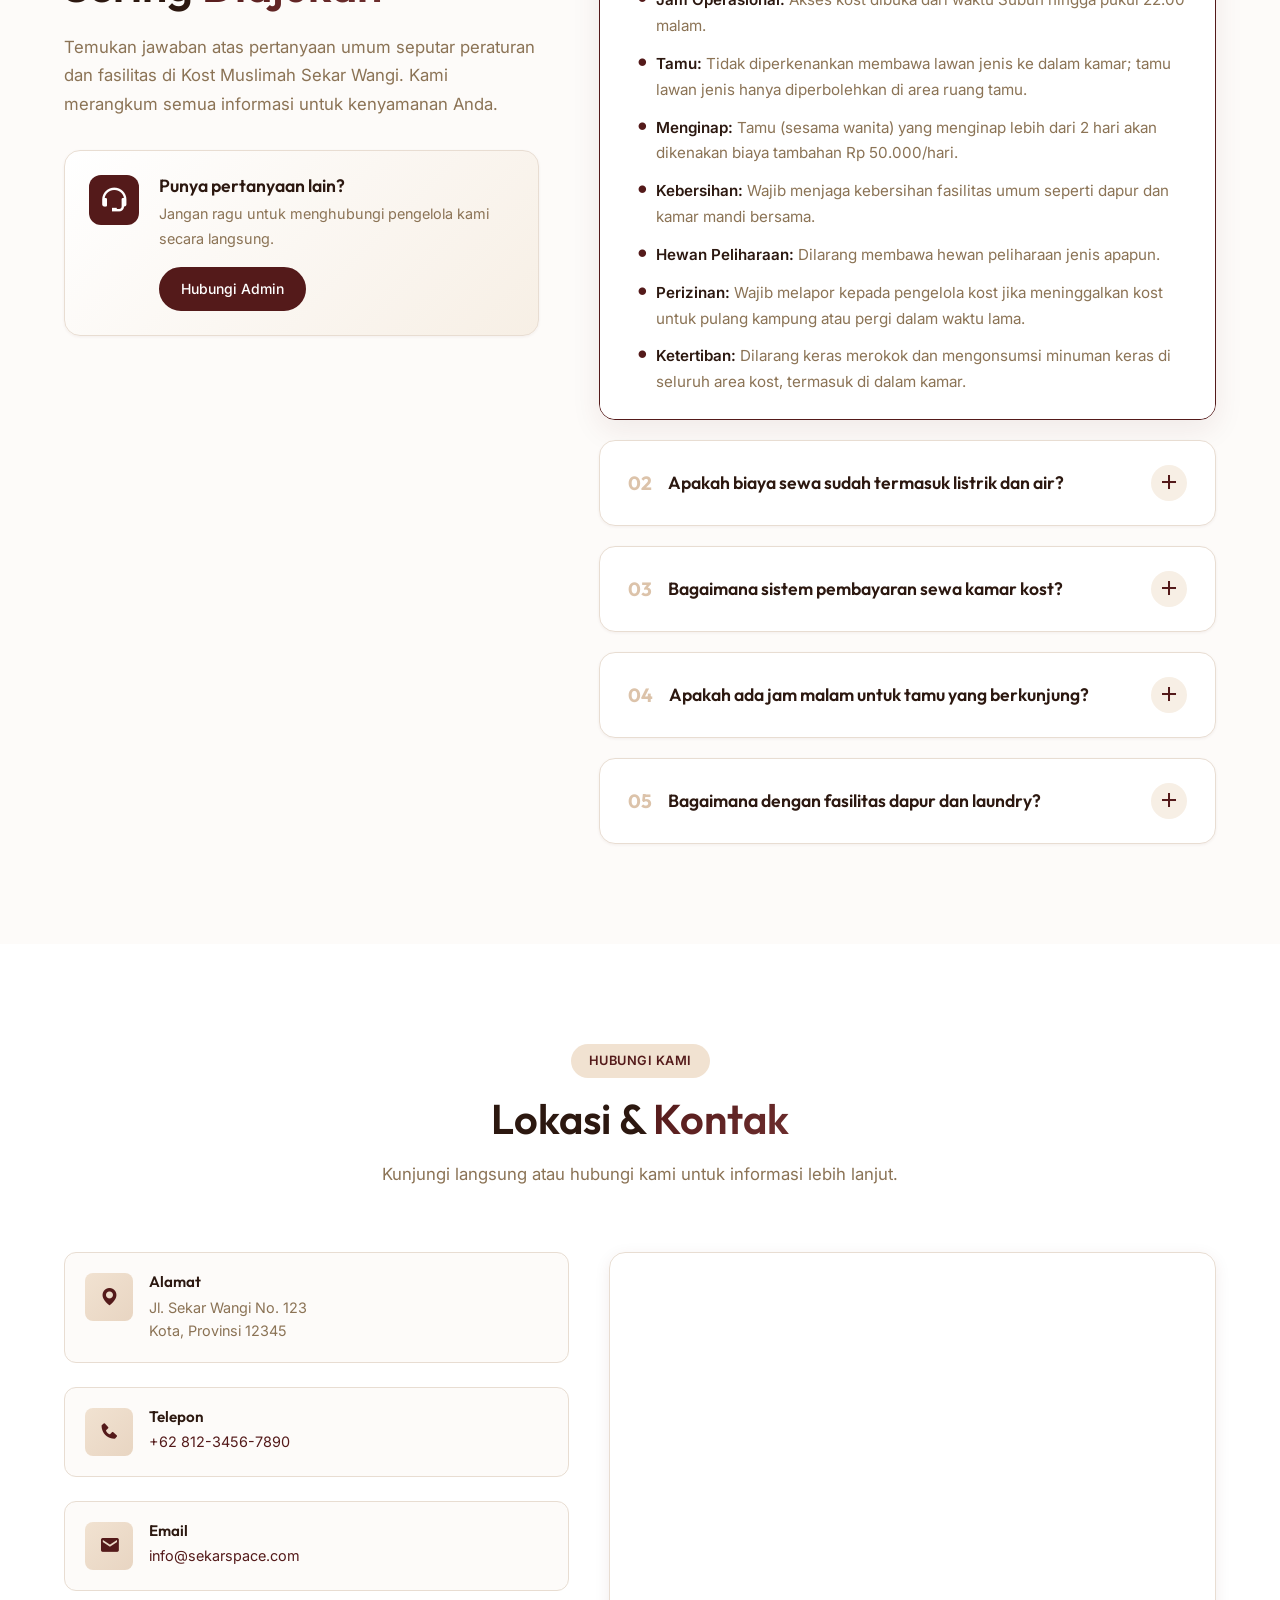
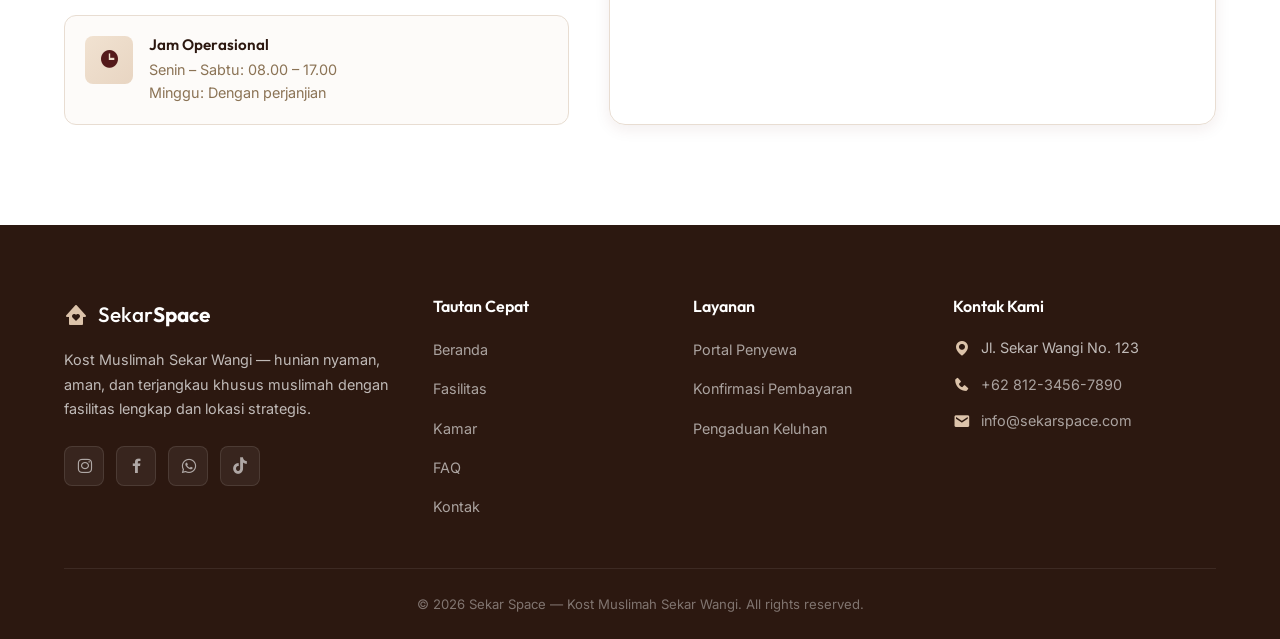
==== commit e26e465d: "Merge branch 'main' into faq-feature" ====
--- a/index.html
+++ b/index.html
@@ -35,13 +35,15 @@
             </ul>
 
             <div class="nav-actions">
-                <a href="user/index.html" class="btn btn-outline" id="btnLogin">Masuk</a>
                 <button class="nav-toggle" id="navToggle" aria-label="Toggle navigasi" aria-expanded="false">
                     <i class='bx bx-menu'></i>
                 </button>
             </div>
         </nav>
     </header>
+
+    <!-- [MOBILE FIX #6] Nav Overlay — tap di luar menu untuk menutup -->
+    <div class="nav-overlay" id="navOverlay"></div>
 
     <main>
         <!-- ========== HERO SECTION ========== -->
@@ -141,92 +143,81 @@
             </div>
         </section>
 
-        <!-- ========== ROOMS / PRODUCT GALLERY ========== -->
+        <!-- ========== ROOMS / PILIHAN KAMAR ========== -->
         <section id="rooms" class="section rooms" aria-labelledby="roomsHeading">
             <div class="container">
                 <header class="section-header">
                     <span class="section-tag">Pilihan Kamar</span>
-                    <h2 id="roomsHeading">Tipe <span class="text-gradient">Kamar</span></h2>
-                    <p>Pilih tipe kamar yang sesuai dengan kebutuhan dan budget Anda.</p>
+                    <h2 id="roomsHeading">Pilih Tipe <span class="text-gradient">Kamar</span></h2>
+                    <p>Kami menyediakan dua pilihan tipe kamar yang bisa disesuaikan dengan kebutuhan dan kenyamanan Anda.</p>
                 </header>
-                <div class="rooms-grid">
-                    <!-- Room Card 1 -->
-                    <article class="room-card" id="roomSingle">
-                        <figure class="room-image">
-                            <img src="assets/images/room-single.png" alt="Kamar Tipe Standard - ruangan nyaman dengan kasur single" loading="lazy" width="400" height="300">
-                            <figcaption class="room-badge">Standard</figcaption>
-                        </figure>
-                        <div class="room-info">
-                            <h3>Kamar Standard</h3>
-                            <ul class="room-features" aria-label="Fitur kamar standard">
-                                <li><i class='bx bx-ruler'></i> 3 x 3 meter</li>
-                                <li><i class='bx bx-wind'></i> Kipas Angin</li>
-                                <li><i class='bx bx-closet'></i> Lemari</li>
-                                <li><i class='bx bx-wifi'></i> WiFi</li>
+
+                <div class="room-comparison">
+                    <!-- Kamar Mandi Luar -->
+                    <a href="rooms/index.html?tipe=km-luar" class="room-type-card" id="roomKmLuar">
+                        <div class="room-type-visual">
+                            <div class="room-type-icon">
+                                <i class='bx bx-door-open'></i>
+                            </div>
+                            <div class="room-type-glow"></div>
+                        </div>
+                        <div class="room-type-content">
+                            <span class="room-type-tag">Terjangkau</span>
+                            <h3>Kamar Mandi Luar</h3>
+                            <p class="room-type-desc">Kamar nyaman dengan akses kamar mandi bersama yang selalu bersih dan terawat.</p>
+                            <ul class="room-type-features">
+                                <li><i class='bx bx-check-circle'></i> Ukuran 3 × 3 meter</li>
+                                <li><i class='bx bx-check-circle'></i> Kasur & Lemari</li>
+                                <li><i class='bx bx-check-circle'></i> WiFi 24 Jam</li>
+                                <li><i class='bx bx-check-circle'></i> Listrik Token</li>
                             </ul>
-                            <div class="room-price">
-                                <div>
-                                    <span class="price-label">Mulai dari</span>
-                                    <strong class="price-value">Rp 500.000<span>/bulan</span></strong>
-                                </div>
-                                <a href="https://wa.me/6281234567890?text=Halo, saya tertarik dengan Kamar Standard" class="btn btn-primary btn-sm" id="btnBookStandard" target="_blank" rel="noopener">
-                                    Pesan
-                                </a>
-                            </div>
-                        </div>
-                    </article>
-
-                    <!-- Room Card 2 -->
-                    <article class="room-card" id="roomDeluxe">
-                        <figure class="room-image">
-                            <img src="assets/images/room-double.png" alt="Kamar Tipe Deluxe - ruangan luas dengan kasur double" loading="lazy" width="400" height="300">
-                            <figcaption class="room-badge badge-popular">Populer</figcaption>
-                        </figure>
-                        <div class="room-info">
-                            <h3>Kamar Deluxe</h3>
-                            <ul class="room-features" aria-label="Fitur kamar deluxe">
-                                <li><i class='bx bx-ruler'></i> 3 x 4 meter</li>
-                                <li><i class='bx bx-wind'></i> AC</li>
-                                <li><i class='bx bx-closet'></i> Lemari</li>
-                                <li><i class='bx bx-bath'></i> K. Mandi Dalam</li>
+                            <div class="room-type-price">
+                                <span class="price-from">Mulai dari</span>
+                                <strong>Rp 700.000<span>/bulan</span></strong>
+                            </div>
+                            <div class="room-type-cta">
+                                <span>Lihat Kamar Tersedia</span>
+                                <i class='bx bx-right-arrow-alt'></i>
+                            </div>
+                        </div>
+                    </a>
+
+                    <!-- Divider -->
+                    <div class="room-comparison-divider">
+                        <span>atau</span>
+                    </div>
+
+                    <!-- Kamar Mandi Dalam -->
+                    <a href="rooms/index.html?tipe=km-dalam" class="room-type-card room-type-premium" id="roomKmDalam">
+                        <div class="room-type-badge-float">
+                            <i class='bx bxs-star'></i> Populer
+                        </div>
+                        <div class="room-type-visual">
+                            <div class="room-type-icon">
+                                <i class='bx bx-bath'></i>
+                            </div>
+                            <div class="room-type-glow"></div>
+                        </div>
+                        <div class="room-type-content">
+                            <span class="room-type-tag tag-premium">Premium</span>
+                            <h3>Kamar Mandi Dalam</h3>
+                            <p class="room-type-desc">Privasi lebih dengan kamar mandi dalam yang nyaman. Lebih leluasa dan eksklusif.</p>
+                            <ul class="room-type-features">
+                                <li><i class='bx bx-check-circle'></i> Ukuran 3 × 4 meter</li>
+                                <li><i class='bx bx-check-circle'></i> Kamar Mandi Dalam</li>
+                                <li><i class='bx bx-check-circle'></i> Kasur & Lemari</li>
+                                <li><i class='bx bx-check-circle'></i> WiFi 24 Jam</li>
                             </ul>
-                            <div class="room-price">
-                                <div>
-                                    <span class="price-label">Mulai dari</span>
-                                    <strong class="price-value">Rp 800.000<span>/bulan</span></strong>
-                                </div>
-                                <a href="https://wa.me/6281234567890?text=Halo, saya tertarik dengan Kamar Deluxe" class="btn btn-primary btn-sm" id="btnBookDeluxe" target="_blank" rel="noopener">
-                                    Pesan
-                                </a>
-                            </div>
-                        </div>
-                    </article>
-
-                    <!-- Room Card 3 -->
-                    <article class="room-card" id="roomPremium">
-                        <figure class="room-image">
-                            <img src="assets/images/room-deluxe.png" alt="Kamar Tipe Premium - ruangan mewah dengan fasilitas lengkap" loading="lazy" width="400" height="300">
-                            <figcaption class="room-badge badge-premium">Premium</figcaption>
-                        </figure>
-                        <div class="room-info">
-                            <h3>Kamar Premium</h3>
-                            <ul class="room-features" aria-label="Fitur kamar premium">
-                                <li><i class='bx bx-ruler'></i> 4 x 4 meter</li>
-                                <li><i class='bx bx-wind'></i> AC</li>
-                                <li><i class='bx bx-bath'></i> K. Mandi Dalam</li>
-                                <li><i class='bx bx-tv'></i> TV & Meja Kerja</li>
-                            </ul>
-                            <div class="room-price">
-                                <div>
-                                    <span class="price-label">Mulai dari</span>
-                                    <strong class="price-value">Rp 1.200.000<span>/bulan</span></strong>
-                                </div>
-                                <a href="https://wa.me/6281234567890?text=Halo, saya tertarik dengan Kamar Premium" class="btn btn-primary btn-sm" id="btnBookPremium" target="_blank" rel="noopener">
-                                    Pesan
-                                </a>
-                            </div>
-                        </div>
-                    </article>
+                            <div class="room-type-price">
+                                <span class="price-from">Mulai dari</span>
+                                <strong>Rp 950.000<span>/bulan</span></strong>
+                            </div>
+                            <div class="room-type-cta">
+                                <span>Lihat Kamar Tersedia</span>
+                                <i class='bx bx-right-arrow-alt'></i>
+                            </div>
+                        </div>
+                    </a>
                 </div>
             </div>
         </section>
@@ -453,25 +444,49 @@
         </div>
     </footer>
 
+    <!-- [MOBILE FIX #5] Floating WhatsApp Button — selalu terlihat di mobile -->
+    <a href="https://wa.me/6281234567890" class="floating-wa" id="floatingWhatsapp" 
+       target="_blank" rel="noopener" aria-label="Hubungi via WhatsApp">
+        <i class='bx bxl-whatsapp'></i>
+    </a>
+
     <script>
         // ===== NAVBAR TOGGLE (Mobile) =====
         const navToggle = document.getElementById('navToggle');
         const navMenu = document.getElementById('navMenu');
+        const navOverlay = document.getElementById('navOverlay');
+
+        function openMobileNav() {
+            navMenu.classList.add('show');
+            navOverlay.classList.add('show');
+            navToggle.setAttribute('aria-expanded', 'true');
+            navToggle.querySelector('i').className = 'bx bx-x';
+            document.body.style.overflow = 'hidden';
+        }
+
+        function closeMobileNav() {
+            navMenu.classList.remove('show');
+            navOverlay.classList.remove('show');
+            navToggle.setAttribute('aria-expanded', 'false');
+            navToggle.querySelector('i').className = 'bx bx-menu';
+            document.body.style.overflow = '';
+        }
 
         navToggle.addEventListener('click', () => {
-            navMenu.classList.toggle('show');
             const isOpen = navMenu.classList.contains('show');
-            navToggle.setAttribute('aria-expanded', isOpen);
-            navToggle.querySelector('i').className = isOpen ? 'bx bx-x' : 'bx bx-menu';
+            if (isOpen) {
+                closeMobileNav();
+            } else {
+                openMobileNav();
+            }
         });
+
+        // [MOBILE FIX #6] Klik overlay untuk menutup menu — Feedback & Closure
+        navOverlay.addEventListener('click', closeMobileNav);
 
         // Close menu on link click
         document.querySelectorAll('.nav-link').forEach(link => {
-            link.addEventListener('click', () => {
-                navMenu.classList.remove('show');
-                navToggle.setAttribute('aria-expanded', 'false');
-                navToggle.querySelector('i').className = 'bx bx-menu';
-            });
+            link.addEventListener('click', closeMobileNav);
         });
 
         // ===== NAVBAR SCROLL EFFECT =====
@@ -521,7 +536,9 @@
             });
         }, observerOptions);
 
+
         document.querySelectorAll('.facility-card, .room-card, .contact-item, .faq-item, .section-header').forEach(el => {
+
             el.classList.add('reveal');
             observer.observe(el);
         });
--- a/style.css
+++ b/style.css
@@ -518,127 +518,259 @@
     line-height: 1.6;
 }
 
-/* ===== ROOMS / PRODUCT GALLERY ===== */
+/* ===== ROOMS / ROOM TYPE COMPARISON ===== */
 .rooms {
     background: var(--off-white);
 }
 
-.rooms-grid {
-    display: grid;
-    grid-template-columns: repeat(3, 1fr);
-    gap: 28px;
-}
-
-.room-card {
+.room-comparison {
+    display: flex;
+    align-items: stretch;
+    gap: 24px;
+    max-width: 960px;
+    margin: 0 auto;
+}
+
+.room-comparison-divider {
+    display: flex;
+    align-items: center;
+    justify-content: center;
+    flex-shrink: 0;
+}
+
+.room-comparison-divider span {
+    writing-mode: vertical-lr;
+    text-transform: uppercase;
+    font-size: 0.78rem;
+    font-weight: 600;
+    color: var(--text-muted);
+    letter-spacing: 2px;
+    position: relative;
+    padding: 20px 0;
+}
+
+.room-comparison-divider span::before,
+.room-comparison-divider span::after {
+    content: '';
+    position: absolute;
+    left: 50%;
+    transform: translateX(-50%);
+    width: 1px;
+    height: 60px;
+    background: linear-gradient(to bottom, transparent, var(--border), transparent);
+}
+
+.room-comparison-divider span::before {
+    bottom: 100%;
+}
+
+.room-comparison-divider span::after {
+    top: 100%;
+}
+
+.room-type-card {
+    flex: 1;
+    display: flex;
+    flex-direction: column;
+    align-items: center;
+    text-align: center;
+    padding: 48px 36px 40px;
     background: var(--white);
-    border: 1px solid var(--border);
+    border: 2px solid var(--border);
     border-radius: var(--radius-xl);
-    overflow: hidden;
     transition: all var(--transition-smooth);
-}
-
-.room-card:hover {
-    transform: translateY(-8px);
-    box-shadow: var(--shadow-xl);
-    border-color: var(--secondary);
-}
-
-.room-image {
     position: relative;
     overflow: hidden;
-    margin: 0;
-}
-
-.room-image img {
-    width: 100%;
-    height: 240px;
-    object-fit: cover;
-    transition: transform var(--transition-smooth);
-}
-
-.room-card:hover .room-image img {
-    transform: scale(1.06);
-}
-
-.room-badge {
+    cursor: pointer;
+    text-decoration: none;
+    color: inherit;
+}
+
+.room-type-card::before {
+    content: '';
+    position: absolute;
+    inset: 0;
+    background: linear-gradient(135deg, transparent 60%, rgba(220, 195, 170, 0.1));
+    opacity: 0;
+    transition: opacity var(--transition-base);
+}
+
+.room-type-card:hover {
+    transform: translateY(-8px);
+    border-color: var(--secondary);
+    box-shadow: var(--shadow-xl);
+}
+
+.room-type-card:hover::before {
+    opacity: 1;
+}
+
+.room-type-premium {
+    border-color: var(--secondary);
+    background: linear-gradient(180deg, var(--white) 0%, var(--tertiary-light) 100%);
+}
+
+.room-type-premium:hover {
+    border-color: var(--primary);
+    box-shadow: 0 16px 48px rgba(84, 26, 26, 0.18);
+}
+
+.room-type-badge-float {
     position: absolute;
     top: 16px;
-    left: 16px;
-    padding: 6px 16px;
-    background: var(--primary);
-    color: var(--white);
-    font-size: 0.78rem;
+    right: 16px;
+    display: inline-flex;
+    align-items: center;
+    gap: 4px;
+    padding: 6px 14px;
+    background: linear-gradient(135deg, #E8A838, #D4912A);
+    color: var(--white);
+    font-size: 0.75rem;
     font-weight: 600;
     border-radius: var(--radius-full);
-    letter-spacing: 0.3px;
-}
-
-.badge-popular {
-    background: linear-gradient(135deg, #E8A838, #D4912A);
-}
-
-.badge-premium {
-    background: linear-gradient(135deg, var(--primary), var(--primary-dark));
-}
-
-.room-info {
-    padding: 24px;
-}
-
-.room-info h3 {
-    font-size: 1.2rem;
-    margin-bottom: 16px;
+    z-index: 2;
+    animation: pulse-badge 2s ease-in-out infinite;
+}
+
+@keyframes pulse-badge {
+    0%, 100% { transform: scale(1); }
+    50% { transform: scale(1.05); }
+}
+
+.room-type-visual {
+    position: relative;
+    margin-bottom: 28px;
+}
+
+.room-type-icon {
+    width: 100px;
+    height: 100px;
+    display: flex;
+    align-items: center;
+    justify-content: center;
+    background: linear-gradient(135deg, var(--tertiary), var(--secondary-light));
+    border-radius: 28px;
+    transition: all var(--transition-smooth);
+    position: relative;
+    z-index: 1;
+}
+
+.room-type-icon i {
+    font-size: 2.8rem;
+    color: var(--primary);
+    transition: all var(--transition-base);
+}
+
+.room-type-card:hover .room-type-icon {
+    background: linear-gradient(135deg, var(--primary), var(--primary-light));
+    transform: scale(1.08) rotate(-3deg);
+}
+
+.room-type-card:hover .room-type-icon i {
+    color: var(--white);
+}
+
+.room-type-glow {
+    position: absolute;
+    top: 50%;
+    left: 50%;
+    transform: translate(-50%, -50%);
+    width: 140px;
+    height: 140px;
+    background: radial-gradient(circle, rgba(220, 195, 170, 0.3) 0%, transparent 70%);
+    border-radius: 50%;
+    z-index: 0;
+    opacity: 0;
+    transition: opacity var(--transition-smooth);
+}
+
+.room-type-card:hover .room-type-glow {
+    opacity: 1;
+}
+
+.room-type-content {
+    position: relative;
+    z-index: 1;
+    width: 100%;
+}
+
+.room-type-tag {
+    display: inline-block;
+    padding: 4px 14px;
+    background: var(--tertiary);
+    color: var(--primary);
+    font-size: 0.72rem;
+    font-weight: 600;
+    border-radius: var(--radius-full);
+    text-transform: uppercase;
+    letter-spacing: 0.5px;
+    margin-bottom: 12px;
+}
+
+.tag-premium {
+    background: linear-gradient(135deg, var(--primary), var(--primary-light));
+    color: var(--white);
+}
+
+.room-type-content h3 {
+    font-size: 1.35rem;
+    margin-bottom: 10px;
     color: var(--dark);
 }
 
-.room-features {
-    display: grid;
-    grid-template-columns: 1fr 1fr;
+.room-type-desc {
+    font-size: 0.9rem;
+    color: var(--text-muted);
+    line-height: 1.6;
+    margin-bottom: 20px;
+}
+
+.room-type-features {
+    text-align: left;
+    margin-bottom: 24px;
+    padding-bottom: 24px;
+    border-bottom: 1px solid var(--border);
+}
+
+.room-type-features li {
+    display: flex;
+    align-items: center;
     gap: 10px;
-    margin-bottom: 20px;
-    padding-bottom: 20px;
-    border-bottom: 1px solid var(--border);
-}
-
-.room-features li {
-    display: flex;
-    align-items: center;
-    gap: 8px;
-    font-size: 0.85rem;
-    color: var(--text-muted);
-}
-
-.room-features li i {
+    font-size: 0.88rem;
+    color: var(--text);
+    padding: 6px 0;
+}
+
+.room-type-features li i {
     font-size: 1.1rem;
-    color: var(--primary);
-}
-
-.room-price {
-    display: flex;
-    align-items: center;
-    justify-content: space-between;
-    gap: 12px;
-}
-
-.price-label {
+    color: #16A34A;
+    flex-shrink: 0;
+}
+
+.room-type-price {
+    margin-bottom: 24px;
+}
+
+.room-type-price .price-from {
     display: block;
     font-size: 0.78rem;
     color: var(--text-muted);
     margin-bottom: 2px;
 }
 
-.price-value {
+.room-type-price strong {
     font-family: var(--font-heading);
-    font-size: 1.15rem;
+    font-size: 1.5rem;
     font-weight: 700;
     color: var(--primary);
 }
 
-.price-value span {
-    font-size: 0.8rem;
+.room-type-price strong span {
+    font-size: 0.85rem;
     font-weight: 400;
     color: var(--text-muted);
 }
+
 
 /* ===== FAQ SECTION ===== */
 .faq {
@@ -886,6 +1018,39 @@
     color: var(--dark);
     font-weight: 600;
 }
+=======
+.room-type-cta {
+    display: inline-flex;
+    align-items: center;
+    gap: 8px;
+    padding: 12px 28px;
+    background: var(--primary);
+    color: var(--white);
+    border-radius: var(--radius-full);
+    font-size: 0.9rem;
+    font-weight: 500;
+    transition: all var(--transition-base);
+}
+
+.room-type-card:hover .room-type-cta {
+    background: var(--primary-light);
+    gap: 14px;
+    box-shadow: 0 8px 24px rgba(84, 26, 26, 0.25);
+}
+
+.room-type-cta i {
+    font-size: 1.2rem;
+    transition: transform var(--transition-base);
+}
+
+.room-type-card:hover .room-type-cta i {
+    transform: translateX(4px);
+}
+
+/* Room type card reveal delays */
+.room-type-card.reveal:nth-child(1) { transition-delay: 0s; }
+.room-type-card.reveal:nth-child(3) { transition-delay: 0.15s; }
+
 
 /* ===== CONTACT SECTION ===== */
 .contact {
@@ -1112,12 +1277,39 @@
 .facility-card.reveal:nth-child(5) { transition-delay: 0.4s; }
 .facility-card.reveal:nth-child(6) { transition-delay: 0.5s; }
 
-.room-card.reveal:nth-child(2) { transition-delay: 0.15s; }
-.room-card.reveal:nth-child(3) { transition-delay: 0.3s; }
+
 
 .contact-item.reveal:nth-child(2) { transition-delay: 0.1s; }
 .contact-item.reveal:nth-child(3) { transition-delay: 0.2s; }
 .contact-item.reveal:nth-child(4) { transition-delay: 0.3s; }
+
+/* ===== FLOATING WHATSAPP BUTTON (Mobile Only) ===== */
+.floating-wa {
+    display: none;
+}
+
+/* ===== NAV OVERLAY (Mobile Only) ===== */
+.nav-overlay {
+    display: none;
+    position: fixed;
+    inset: 0;
+    background: rgba(0, 0, 0, 0.4);
+    z-index: 999;
+    opacity: 0;
+    transition: opacity var(--transition-smooth);
+    -webkit-backdrop-filter: blur(4px);
+    backdrop-filter: blur(4px);
+}
+
+.nav-overlay.show {
+    display: block;
+    opacity: 1;
+}
+
+@keyframes pulse-wa {
+    0%, 100% { transform: scale(1); }
+    50% { transform: scale(1.08); }
+}
 
 /* ===== KEYFRAMES ===== */
 @keyframes fadeInUp {
@@ -1152,8 +1344,8 @@
         grid-template-columns: repeat(2, 1fr);
     }
 
-    .rooms-grid {
-        grid-template-columns: repeat(2, 1fr);
+    .room-comparison {
+        gap: 16px;
     }
 
     .contact-grid {
@@ -1189,18 +1381,23 @@
         box-shadow: -4px 0 24px rgba(0, 0, 0, 0.1);
         transition: right var(--transition-smooth);
         gap: 4px;
+        z-index: 1000;
     }
 
     .nav-menu.show {
         right: 0;
     }
 
+    /* [MOBILE FIX #1] Touch target navigasi diperbesar — min 48px (Fitts's Law) */
     .nav-menu .nav-link {
         color: var(--dark);
         font-size: 1rem;
-        padding: 12px 16px;
+        padding: 14px 16px;
+        min-height: 48px;
         width: 100%;
         border-radius: var(--radius-sm);
+        display: flex;
+        align-items: center;
     }
 
     .nav-menu .nav-link:hover,
@@ -1237,24 +1434,141 @@
         font-size: 1.3rem;
     }
 
+    /* [MOBILE FIX #2] Tombol hero ditumpuk vertikal — Responsive Design */
+    .hero-actions {
+        flex-direction: column;
+        width: 100%;
+    }
+
+    .hero-actions .btn {
+        width: 100%;
+        justify-content: center;
+        padding: 16px 28px;
+        font-size: 1rem;
+    }
+
     /* Rooms */
-    .rooms-grid {
-        grid-template-columns: 1fr;
+    .room-comparison {
+        flex-direction: column;
         max-width: 440px;
         margin: 0 auto;
     }
 
-    /* Facilities */
+    .room-comparison-divider {
+        padding: 8px 0;
+    }
+
+    .room-comparison-divider span {
+        writing-mode: horizontal-tb;
+        padding: 0 20px;
+    }
+
+    .room-comparison-divider span::before,
+    .room-comparison-divider span::after {
+        top: 50%;
+        transform: translateY(-50%);
+        width: 60px;
+        height: 1px;
+    }
+
+    .room-comparison-divider span::before {
+        right: 100%;
+        left: auto;
+        bottom: auto;
+    }
+
+    .room-comparison-divider span::after {
+        left: 100%;
+        top: 50%;
+    }
+
+    .room-type-card {
+        padding: 36px 24px 32px;
+    }
+
+    /* [MOBILE FIX #3] Facilities grid 2 kolom — Visual Hierarchy & Scannability */
     .facilities-grid {
-        grid-template-columns: 1fr;
-        max-width: 440px;
+        grid-template-columns: repeat(2, 1fr);
+        gap: 12px;
+        max-width: 100%;
         margin: 0 auto;
     }
 
-    /* Footer */
+    .facility-card {
+        padding: 24px 16px;
+    }
+
+    .facility-icon {
+        width: 52px;
+        height: 52px;
+        margin-bottom: 14px;
+    }
+
+    .facility-icon i {
+        font-size: 1.5rem;
+    }
+
+    .facility-card h3 {
+        font-size: 0.95rem;
+        margin-bottom: 6px;
+    }
+
+    .facility-card p {
+        font-size: 0.8rem;
+        line-height: 1.5;
+    }
+
+    /* [MOBILE FIX #4] Footer touch targets diperbesar — Accessibility WCAG 2.1 */
     .footer-grid {
         grid-template-columns: 1fr;
         gap: 32px;
+    }
+
+    .footer-nav ul {
+        gap: 4px;
+    }
+
+    .footer-nav a {
+        padding: 10px 0;
+        min-height: 44px;
+        display: flex;
+        align-items: center;
+    }
+
+    .footer-contact address p {
+        padding: 8px 0;
+        min-height: 44px;
+    }
+
+    .footer-socials a {
+        width: 48px;
+        height: 48px;
+        font-size: 1.3rem;
+    }
+
+    /* [MOBILE FIX #5] Floating WhatsApp — Discoverability */
+    .floating-wa {
+        display: flex;
+        position: fixed;
+        bottom: 24px;
+        right: 24px;
+        width: 56px;
+        height: 56px;
+        background: #25D366;
+        color: var(--white);
+        border-radius: 50%;
+        align-items: center;
+        justify-content: center;
+        font-size: 1.8rem;
+        box-shadow: 0 4px 16px rgba(37, 211, 102, 0.4);
+        z-index: 998;
+        transition: all var(--transition-base);
+        animation: pulse-wa 2s ease-in-out infinite;
+    }
+
+    .floating-wa:hover {
+        transform: scale(1.1);
+        box-shadow: 0 6px 24px rgba(37, 211, 102, 0.5);
     }
 }
 
@@ -1268,31 +1582,31 @@
         font-size: 0.95rem;
     }
 
-    .hero-actions {
-        flex-direction: column;
-        width: 100%;
-    }
-
-    .hero-actions .btn {
+    .section-header h2 {
+        font-size: 1.6rem;
+    }
+
+    .room-type-cta {
         width: 100%;
         justify-content: center;
     }
 
-    .section-header h2 {
-        font-size: 1.6rem;
-    }
-
-    .room-features {
-        grid-template-columns: 1fr;
-    }
-
-    .room-price {
-        flex-direction: column;
-        align-items: flex-start;
-    }
-
-    .room-price .btn {
-        width: 100%;
-        justify-content: center;
-    }
-}
+    /* [MOBILE FIX #7] Hero stats compact — Consistency */
+    .hero-stats {
+        gap: 12px;
+        padding: 16px;
+        border-radius: var(--radius-lg);
+    }
+
+    .stat-divider {
+        height: 28px;
+    }
+
+    .stat-item strong {
+        font-size: 1.1rem;
+    }
+
+    .stat-item span {
+        font-size: 0.7rem;
+    }
+}
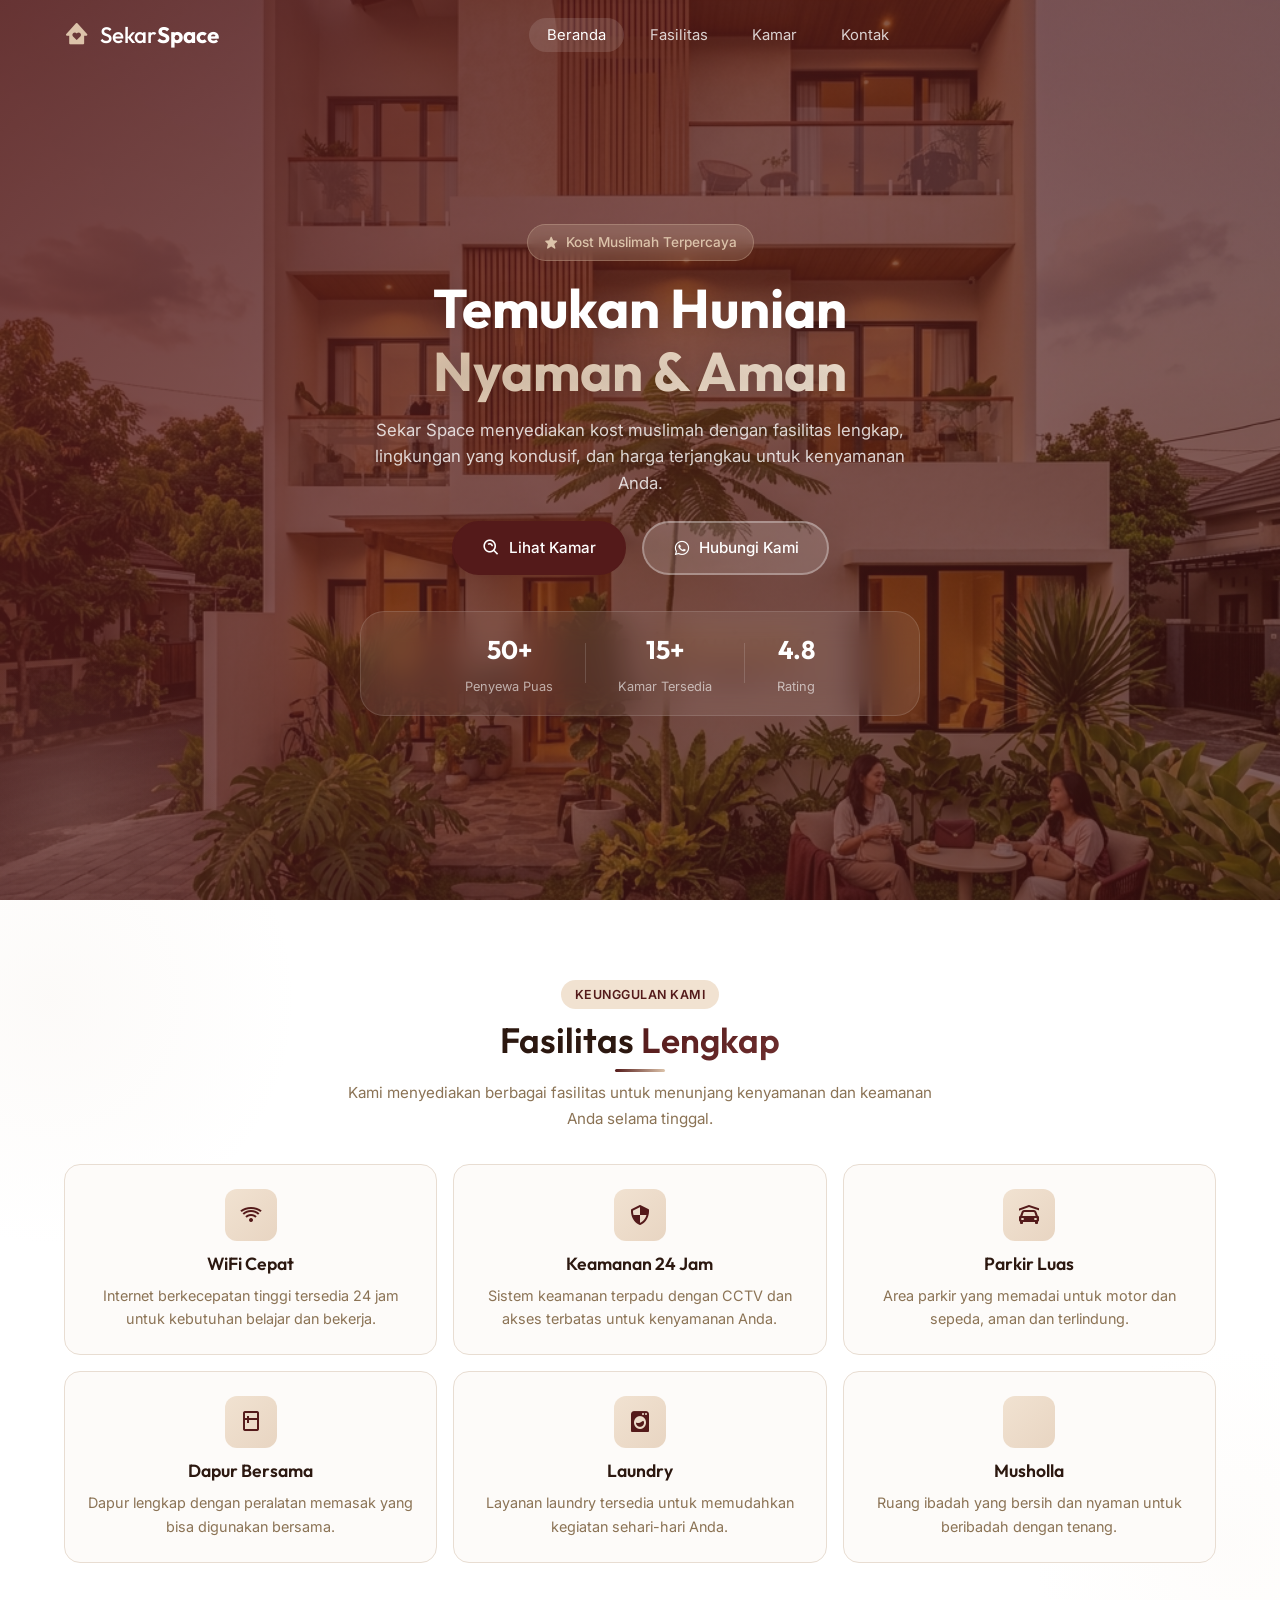
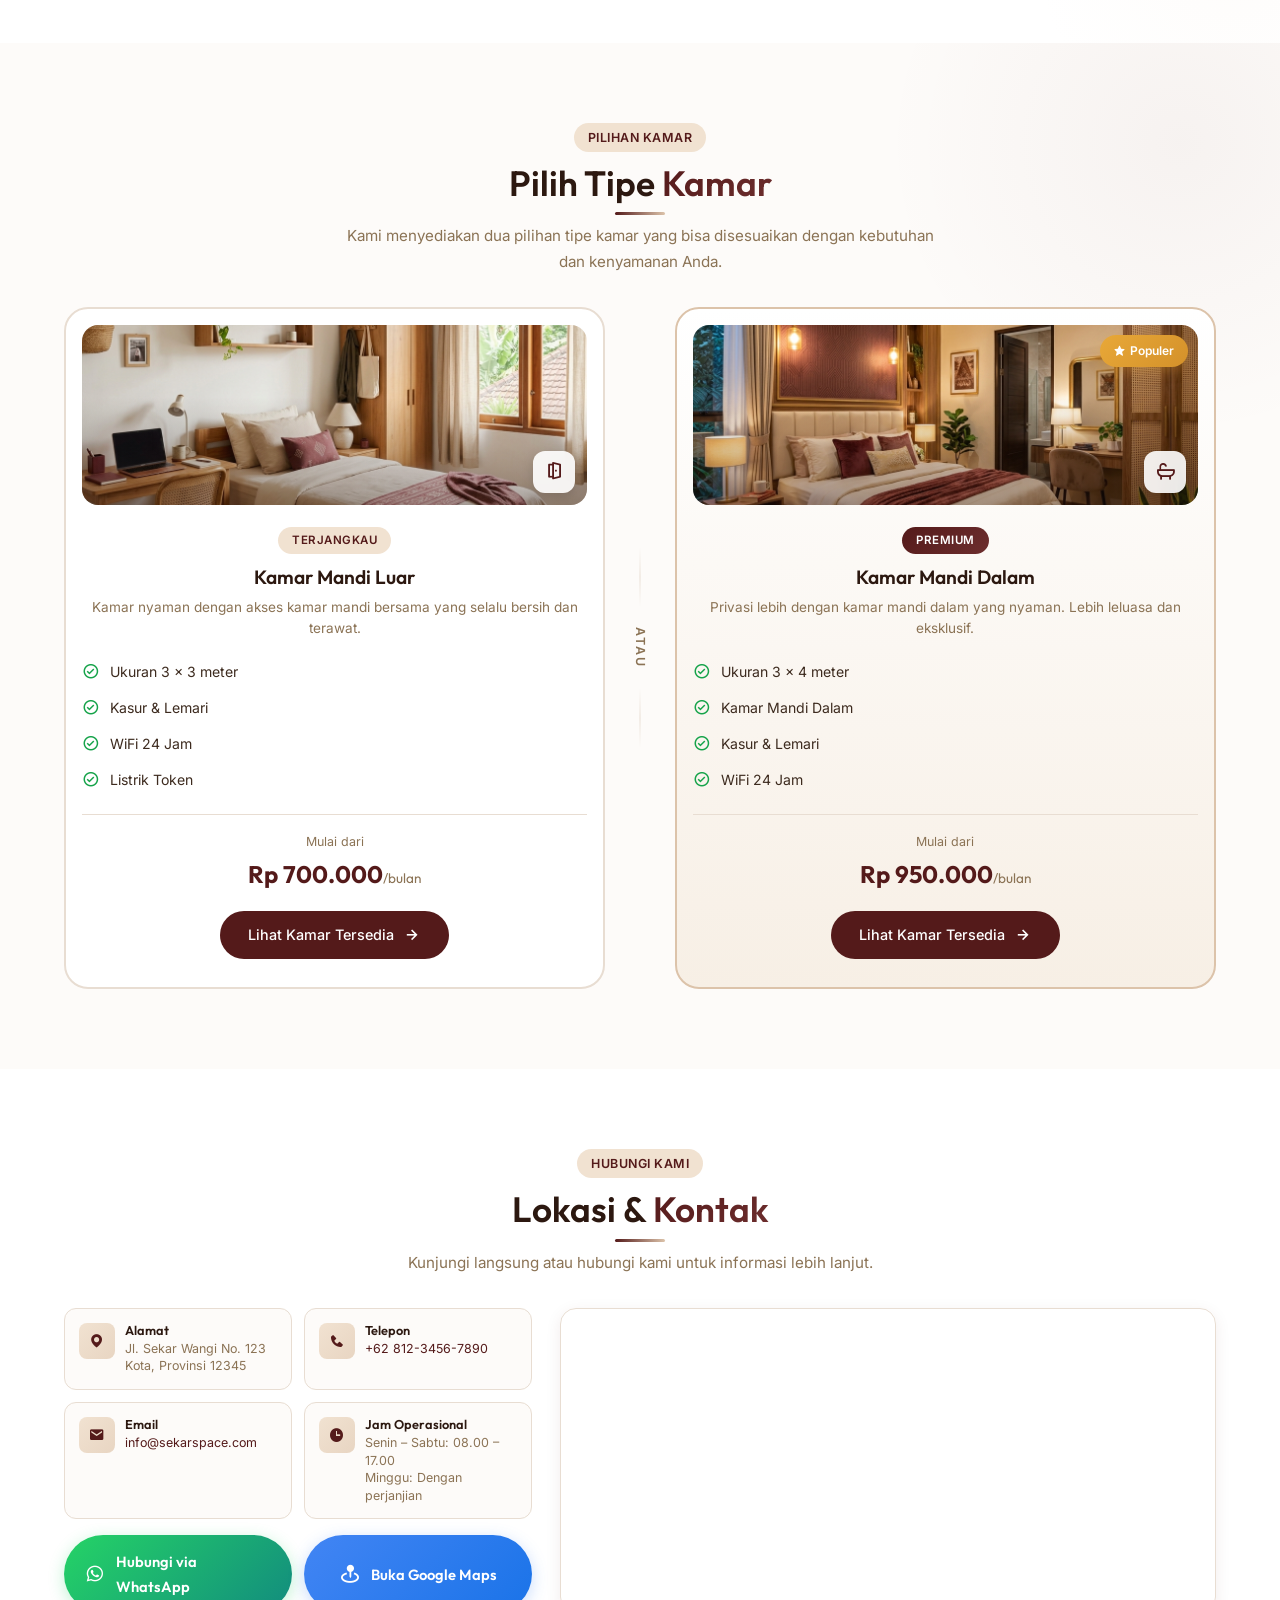
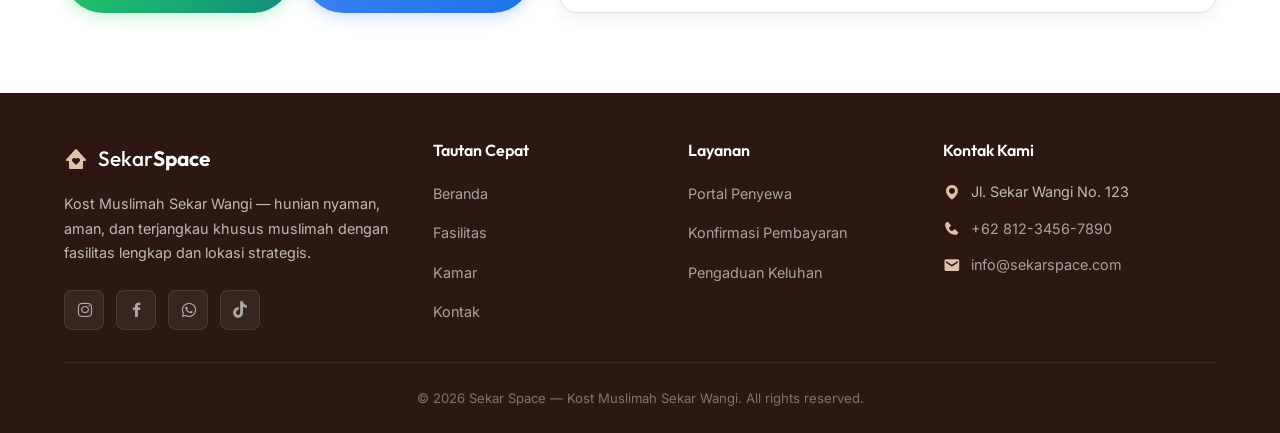
==== commit b5f39c4c: "feat: cta" ====
--- a/index.html
+++ b/index.html
@@ -15,7 +15,7 @@
     <!-- Boxicons -->
     <link href="https://unpkg.com/boxicons@2.1.4/css/boxicons.min.css" rel="stylesheet">
 
-    <link rel="stylesheet" href="style.css?v=4.0">
+    <link rel="stylesheet" href="style.css">
 </head>
 <body>
     <!-- ========== NAVBAR ========== -->
@@ -30,7 +30,6 @@
                 <li role="none"><a href="#hero" class="nav-link active" role="menuitem">Beranda</a></li>
                 <li role="none"><a href="#facilities" class="nav-link" role="menuitem">Fasilitas</a></li>
                 <li role="none"><a href="#rooms" class="nav-link" role="menuitem">Kamar</a></li>
-                <li role="none"><a href="#faq" class="nav-link" role="menuitem">FAQ</a></li>
                 <li role="none"><a href="#contact" class="nav-link" role="menuitem">Kontak</a></li>
             </ul>
 
@@ -155,11 +154,12 @@
                 <div class="room-comparison">
                     <!-- Kamar Mandi Luar -->
                     <a href="rooms/index.html?tipe=km-luar" class="room-type-card" id="roomKmLuar">
-                        <div class="room-type-visual">
-                            <div class="room-type-icon">
+                        <div class="room-type-image-wrapper">
+                            <img src="assets/images/room-single.png" alt="Tipe Kamar Mandi Luar Sekar Space" class="room-type-img">
+                            <div class="room-type-img-overlay"></div>
+                            <div class="room-type-icon-badge">
                                 <i class='bx bx-door-open'></i>
                             </div>
-                            <div class="room-type-glow"></div>
                         </div>
                         <div class="room-type-content">
                             <span class="room-type-tag">Terjangkau</span>
@@ -192,11 +192,12 @@
                         <div class="room-type-badge-float">
                             <i class='bx bxs-star'></i> Populer
                         </div>
-                        <div class="room-type-visual">
-                            <div class="room-type-icon">
+                        <div class="room-type-image-wrapper">
+                            <img src="assets/images/room-deluxe.png" alt="Tipe Kamar Mandi Dalam Sekar Space" class="room-type-img">
+                            <div class="room-type-img-overlay"></div>
+                            <div class="room-type-icon-badge">
                                 <i class='bx bx-bath'></i>
                             </div>
-                            <div class="room-type-glow"></div>
                         </div>
                         <div class="room-type-content">
                             <span class="room-type-tag tag-premium">Premium</span>
@@ -218,112 +219,6 @@
                             </div>
                         </div>
                     </a>
-                </div>
-            </div>
-        </section>
-
-        <!-- ========== FAQ SECTION ========== -->
-        <section id="faq" class="section faq" aria-labelledby="faqHeading">
-            <div class="container">
-                <div class="faq-grid">
-                    <div class="faq-intro">
-                        <span class="section-tag">Tanya Jawab</span>
-                        <h2 id="faqHeading">Pertanyaan yang Sering <span class="text-gradient">Diajukan</span></h2>
-                        <p>Temukan jawaban atas pertanyaan umum seputar peraturan dan fasilitas di Kost Muslimah Sekar Wangi. Kami merangkum semua informasi untuk kenyamanan Anda.</p>
-                        
-                        <div class="faq-support-card">
-                            <div class="support-icon">
-                                <i class='bx bx-support'></i>
-                            </div>
-                            <div class="support-text">
-                                <h4>Punya pertanyaan lain?</h4>
-                                <p>Jangan ragu untuk menghubungi pengelola kami secara langsung.</p>
-                                <a href="https://wa.me/6281234567890" class="btn btn-primary btn-sm" target="_blank" rel="noopener">Hubungi Admin</a>
-                            </div>
-                        </div>
-                    </div>
-
-                    <div class="faq-container">
-                        <div class="faq-item active">
-                            <button class="faq-question" aria-expanded="true">
-                                <div class="faq-q-text">
-                                    <span class="faq-number">01</span>
-                                    <h3>Apa saja peraturan utama di Kost Muslimah Sekar Wangi?</h3>
-                                </div>
-                                <span class="faq-icon-wrapper"><i class='bx bx-plus'></i></span>
-                            </button>
-                            <div class="faq-answer">
-                                <div class="faq-answer-inner">
-                                    <ul class="faq-list">
-                                        <li><strong>Identitas:</strong> Penyewa wajib seorang muslimah.</li>
-                                        <li><strong>Jam Operasional:</strong> Akses kost dibuka dari waktu Subuh hingga pukul 22.00 malam.</li>
-                                        <li><strong>Tamu:</strong> Tidak diperkenankan membawa lawan jenis ke dalam kamar; tamu lawan jenis hanya diperbolehkan di area ruang tamu.</li>
-                                        <li><strong>Menginap:</strong> Tamu (sesama wanita) yang menginap lebih dari 2 hari akan dikenakan biaya tambahan Rp 50.000/hari.</li>
-                                        <li><strong>Kebersihan:</strong> Wajib menjaga kebersihan fasilitas umum seperti dapur dan kamar mandi bersama.</li>
-                                        <li><strong>Hewan Peliharaan:</strong> Dilarang membawa hewan peliharaan jenis apapun.</li>
-                                        <li><strong>Perizinan:</strong> Wajib melapor kepada pengelola kost jika meninggalkan kost untuk pulang kampung atau pergi dalam waktu lama.</li>
-                                        <li><strong>Ketertiban:</strong> Dilarang keras merokok dan mengonsumsi minuman keras di seluruh area kost, termasuk di dalam kamar.</li>
-                                    </ul>
-                                </div>
-                            </div>
-                        </div>
-                        <div class="faq-item">
-                            <button class="faq-question" aria-expanded="false">
-                                <div class="faq-q-text">
-                                    <span class="faq-number">02</span>
-                                    <h3>Apakah biaya sewa sudah termasuk listrik dan air?</h3>
-                                </div>
-                                <span class="faq-icon-wrapper"><i class='bx bx-plus'></i></span>
-                            </button>
-                            <div class="faq-answer">
-                                <div class="faq-answer-inner">
-                                    <p>Ya, biaya sewa bulanan sudah mencakup penggunaan air bersih dan listrik untuk kebutuhan standar (lampu, kipas angin, laptop, dan charger HP). Untuk barang elektronik berdaya besar seperti rice cooker pribadi atau setrika, mungkin dikenakan sedikit penyesuaian biaya tambahan.</p>
-                                </div>
-                            </div>
-                        </div>
-                        <div class="faq-item">
-                            <button class="faq-question" aria-expanded="false">
-                                <div class="faq-q-text">
-                                    <span class="faq-number">03</span>
-                                    <h3>Bagaimana sistem pembayaran sewa kamar kost?</h3>
-                                </div>
-                                <span class="faq-icon-wrapper"><i class='bx bx-plus'></i></span>
-                            </button>
-                            <div class="faq-answer">
-                                <div class="faq-answer-inner">
-                                    <p>Pembayaran sewa dapat dilakukan secara bulanan, per 3 bulan, atau tahunan melalui transfer bank ke rekening pengelola. Pembayaran wajib diselesaikan paling lambat pada tanggal jatuh tempo setiap bulannya sesuai kesepakatan awal.</p>
-                                </div>
-                            </div>
-                        </div>
-                        <div class="faq-item">
-                            <button class="faq-question" aria-expanded="false">
-                                <div class="faq-q-text">
-                                    <span class="faq-number">04</span>
-                                    <h3>Apakah ada jam malam untuk tamu yang berkunjung?</h3>
-                                </div>
-                                <span class="faq-icon-wrapper"><i class='bx bx-plus'></i></span>
-                            </button>
-                            <div class="faq-answer">
-                                <div class="faq-answer-inner">
-                                    <p>Tamu hanya diperbolehkan berkunjung di area ruang tamu luar hingga pukul 21.00 WIB. Demi kenyamanan dan privasi penghuni lain, tamu (termasuk keluarga perempuan) tidak diizinkan memasuki area kamar tanpa izin khusus.</p>
-                                </div>
-                            </div>
-                        </div>
-                        <div class="faq-item">
-                            <button class="faq-question" aria-expanded="false">
-                                <div class="faq-q-text">
-                                    <span class="faq-number">05</span>
-                                    <h3>Bagaimana dengan fasilitas dapur dan laundry?</h3>
-                                </div>
-                                <span class="faq-icon-wrapper"><i class='bx bx-plus'></i></span>
-                            </button>
-                            <div class="faq-answer">
-                                <div class="faq-answer-inner">
-                                    <p>Kami menyediakan dapur bersama yang lengkap dengan kompor, kulkas, dan peralatan dasar. Penghuni wajib membersihkan perlengkapan setelah dipakai. Untuk laundry, tersedia mesin cuci yang bisa digunakan bersama atau Anda dapat menggunakan jasa laundry berlangganan di sekitar area kost.</p>
-                                </div>
-                            </div>
-                        </div>
-                    </div>
                 </div>
             </div>
         </section>
@@ -376,6 +271,18 @@
                                 </div>
                             </div>
                         </address>
+                        <div class="contact-cta-group">
+                            <a href="https://wa.me/6281234567890?text=Halo%20Sekar%20Space%2C%20saya%20ingin%20bertanya%20tentang%20ketersediaan%20kamar." 
+                               class="contact-cta-btn cta-wa" id="ctaWhatsappContact" target="_blank" rel="noopener">
+                                <i class='bx bxl-whatsapp'></i>
+                                <span>Hubungi via WhatsApp</span>
+                            </a>
+                            <a href="https://www.google.com/maps/search/?api=1&query=-6.2,106.8" 
+                               class="contact-cta-btn cta-maps" id="ctaGoogleMapsContact" target="_blank" rel="noopener">
+                                <i class='bx bxs-map-pin'></i>
+                                <span>Buka Google Maps</span>
+                            </a>
+                        </div>
                     </div>
                     <div class="contact-map" id="contactMap">
                         <iframe
@@ -417,7 +324,6 @@
                         <li><a href="#hero">Beranda</a></li>
                         <li><a href="#facilities">Fasilitas</a></li>
                         <li><a href="#rooms">Kamar</a></li>
-                        <li><a href="#faq">FAQ</a></li>
                         <li><a href="#contact">Kontak</a></li>
                     </ul>
                 </nav>
@@ -536,32 +442,9 @@
             });
         }, observerOptions);
 
-
-        document.querySelectorAll('.facility-card, .room-card, .contact-item, .faq-item, .section-header').forEach(el => {
-
+        document.querySelectorAll('.facility-card, .room-type-card, .contact-item, .contact-cta-btn, .section-header').forEach(el => {
             el.classList.add('reveal');
             observer.observe(el);
-        });
-
-        // ===== FAQ ACCORDION =====
-        const faqQuestions = document.querySelectorAll('.faq-question');
-        faqQuestions.forEach(question => {
-            question.addEventListener('click', () => {
-                const item = question.parentElement;
-                const isActive = item.classList.contains('active');
-                
-                // Close all other FAQs
-                document.querySelectorAll('.faq-item').forEach(otherItem => {
-                    otherItem.classList.remove('active');
-                    otherItem.querySelector('.faq-question').setAttribute('aria-expanded', 'false');
-                });
-                
-                // Toggle current FAQ
-                if (!isActive) {
-                    item.classList.add('active');
-                    question.setAttribute('aria-expanded', 'true');
-                }
-            });
         });
 
         // ===== SMOOTH SCROLL =====
--- a/style.css
+++ b/style.css
@@ -26,7 +26,7 @@
     --font-body: 'Inter', sans-serif;
 
     /* Spacing */
-    --section-padding: 100px 0;
+    --section-padding: 80px 0;
     --container-max: 1200px;
     --container-padding: 0 24px;
 
@@ -298,6 +298,7 @@
 .hero {
     position: relative;
     min-height: 100vh;
+    min-height: 100svh;
     display: flex;
     align-items: center;
     justify-content: center;
@@ -318,6 +319,34 @@
     z-index: 1;
 }
 
+/* Decorative floating orbs on hero */
+.hero::before,
+.hero::after {
+    content: '';
+    position: absolute;
+    border-radius: 50%;
+    z-index: 1;
+    pointer-events: none;
+}
+
+.hero::before {
+    width: 400px;
+    height: 400px;
+    background: radial-gradient(circle, rgba(220, 195, 170, 0.15) 0%, transparent 70%);
+    top: -100px;
+    right: -100px;
+    animation: floatOrb 8s ease-in-out infinite;
+}
+
+.hero::after {
+    width: 300px;
+    height: 300px;
+    background: radial-gradient(circle, rgba(241, 226, 209, 0.12) 0%, transparent 70%);
+    bottom: -50px;
+    left: -80px;
+    animation: floatOrb 10s ease-in-out infinite reverse;
+}
+
 .hero-content {
     position: relative;
     z-index: 2;
@@ -329,14 +358,14 @@
     display: inline-flex;
     align-items: center;
     gap: 8px;
-    padding: 8px 20px;
+    padding: 6px 16px;
     background: rgba(220, 195, 170, 0.2);
     border: 1px solid rgba(220, 195, 170, 0.3);
     border-radius: var(--radius-full);
     color: var(--secondary);
     font-size: 0.85rem;
     font-weight: 500;
-    margin-bottom: 24px;
+    margin-bottom: 16px;
     backdrop-filter: blur(8px);
     animation: fadeInDown 0.8s ease forwards;
 }
@@ -347,12 +376,13 @@
 }
 
 .hero h1 {
-    font-size: clamp(2.4rem, 5vw, 3.8rem);
+    font-size: clamp(2.2rem, 4.5vw, 3.4rem);
     font-weight: 700;
     color: var(--white);
     line-height: 1.15;
-    margin-bottom: 20px;
+    margin-bottom: 14px;
     animation: fadeInUp 0.8s ease 0.15s both;
+    text-shadow: 0 2px 24px rgba(0, 0, 0, 0.15);
 }
 
 .hero h1 .text-gradient {
@@ -363,10 +393,10 @@
 }
 
 .hero-desc {
-    font-size: 1.1rem;
+    font-size: 1.05rem;
     color: rgba(255, 255, 255, 0.8);
-    line-height: 1.8;
-    margin-bottom: 36px;
+    line-height: 1.6;
+    margin-bottom: 24px;
     max-width: 560px;
     margin-left: auto;
     margin-right: auto;
@@ -379,7 +409,7 @@
     justify-content: center;
     gap: 16px;
     flex-wrap: wrap;
-    margin-bottom: 56px;
+    margin-bottom: 36px;
     animation: fadeInUp 0.8s ease 0.45s both;
 }
 
@@ -388,7 +418,7 @@
     align-items: center;
     justify-content: center;
     gap: 32px;
-    padding: 28px 40px;
+    padding: 16px 36px;
     background: rgba(255, 255, 255, 0.08);
     border: 1px solid rgba(255, 255, 255, 0.12);
     border-radius: var(--radius-xl);
@@ -423,55 +453,116 @@
 /* ===== SECTION COMMON ===== */
 .section {
     padding: var(--section-padding);
+    position: relative;
 }
 
 .section-header {
     text-align: center;
     max-width: 600px;
-    margin: 0 auto 64px;
+    margin: 0 auto 32px;
 }
 
 .section-tag {
     display: inline-block;
-    padding: 6px 18px;
+    padding: 4px 14px;
     background: var(--tertiary);
     color: var(--primary);
-    font-size: 0.8rem;
+    font-size: 0.78rem;
     font-weight: 600;
     border-radius: var(--radius-full);
     letter-spacing: 0.5px;
     text-transform: uppercase;
-    margin-bottom: 16px;
+    margin-bottom: 10px;
 }
 
 .section-header h2 {
-    font-size: clamp(1.8rem, 3.5vw, 2.6rem);
-    margin-bottom: 16px;
+    font-size: clamp(1.6rem, 3vw, 2.2rem);
+    margin-bottom: 8px;
+}
+
+/* Animated underline accent on section headings */
+.section-header h2::after {
+    content: '';
+    display: block;
+    width: 50px;
+    height: 3px;
+    background: linear-gradient(90deg, var(--primary), var(--secondary));
+    border-radius: 2px;
+    margin: 8px auto 0;
+    animation: shimmerLine 3s ease-in-out infinite;
 }
 
 .section-header p {
     color: var(--text-muted);
-    font-size: 1.05rem;
+    font-size: 0.95rem;
 }
 
 /* ===== FACILITIES SECTION ===== */
 .facilities {
     background: var(--white);
+    overflow: hidden;
+}
+
+/* Decorative background orb */
+.facilities::before {
+    content: '';
+    position: absolute;
+    width: 500px;
+    height: 500px;
+    background: radial-gradient(circle, rgba(220, 195, 170, 0.08) 0%, transparent 70%);
+    border-radius: 50%;
+    top: -150px;
+    left: -200px;
+    pointer-events: none;
+}
+
+.facilities::after {
+    content: '';
+    position: absolute;
+    width: 400px;
+    height: 400px;
+    background: radial-gradient(circle, rgba(241, 226, 209, 0.1) 0%, transparent 70%);
+    border-radius: 50%;
+    bottom: -100px;
+    right: -150px;
+    pointer-events: none;
 }
 
 .facilities-grid {
     display: grid;
     grid-template-columns: repeat(3, 1fr);
-    gap: 24px;
+    gap: 16px;
+    position: relative;
+    z-index: 1;
 }
 
 .facility-card {
-    padding: 36px 28px;
+    padding: 24px 20px;
     background: var(--off-white);
     border: 1px solid var(--border);
     border-radius: var(--radius-lg);
     text-align: center;
     transition: all var(--transition-smooth);
+    position: relative;
+    overflow: hidden;
+}
+
+/* Gradient bottom accent on hover */
+.facility-card::after {
+    content: '';
+    position: absolute;
+    bottom: 0;
+    left: 0;
+    right: 0;
+    height: 3px;
+    background: linear-gradient(90deg, var(--primary), var(--secondary), var(--primary));
+    background-size: 200% 100%;
+    transform: scaleX(0);
+    transition: transform var(--transition-smooth);
+}
+
+.facility-card:hover::after {
+    transform: scaleX(1);
 }
 
 .facility-card:hover {
@@ -482,24 +573,25 @@
 }
 
 .facility-icon {
-    width: 64px;
-    height: 64px;
+    width: 52px;
+    height: 52px;
     display: flex;
     align-items: center;
     justify-content: center;
     background: linear-gradient(135deg, var(--tertiary), var(--secondary-light));
     border-radius: var(--radius-md);
-    margin: 0 auto 20px;
+    margin: 0 auto 12px;
     transition: all var(--transition-base);
 }
 
 .facility-icon i {
-    font-size: 1.8rem;
+    font-size: 1.5rem;
     color: var(--primary);
 }
 
 .facility-card:hover .facility-icon {
     background: linear-gradient(135deg, var(--primary), var(--primary-light));
+    transform: scale(1.08) rotate(-5deg);
 }
 
 .facility-card:hover .facility-icon i {
@@ -518,17 +610,38 @@
     line-height: 1.6;
 }
 
+/* Staggered reveal delays for facility cards */
+.facility-card.reveal:nth-child(1) { transition-delay: 0s; }
+.facility-card.reveal:nth-child(2) { transition-delay: 0.08s; }
+.facility-card.reveal:nth-child(3) { transition-delay: 0.16s; }
+.facility-card.reveal:nth-child(4) { transition-delay: 0.24s; }
+.facility-card.reveal:nth-child(5) { transition-delay: 0.32s; }
+.facility-card.reveal:nth-child(6) { transition-delay: 0.4s; }
+
 /* ===== ROOMS / ROOM TYPE COMPARISON ===== */
 .rooms {
     background: var(--off-white);
+    overflow: hidden;
+}
+
+/* Decorative gradient accent */
+.rooms::before {
+    content: '';
+    position: absolute;
+    width: 600px;
+    height: 600px;
+    background: radial-gradient(circle, rgba(84, 26, 26, 0.04) 0%, transparent 70%);
+    border-radius: 50%;
+    top: -200px;
+    right: -200px;
+    pointer-events: none;
 }
 
 .room-comparison {
     display: flex;
     align-items: stretch;
     gap: 24px;
-    max-width: 960px;
-    margin: 0 auto;
+    width: 100%;
 }
 
 .room-comparison-divider {
@@ -574,7 +687,7 @@
     flex-direction: column;
     align-items: center;
     text-align: center;
-    padding: 48px 36px 40px;
+    padding: 16px 16px 28px;
     background: var(--white);
     border: 2px solid var(--border);
     border-radius: var(--radius-xl);
@@ -590,9 +703,10 @@
     content: '';
     position: absolute;
     inset: 0;
-    background: linear-gradient(135deg, transparent 60%, rgba(220, 195, 170, 0.1));
+    background: linear-gradient(135deg, transparent 60%, rgba(220, 195, 170, 0.12));
     opacity: 0;
     transition: opacity var(--transition-base);
+    pointer-events: none;
 }
 
 .room-type-card:hover {
@@ -617,8 +731,8 @@
 
 .room-type-badge-float {
     position: absolute;
-    top: 16px;
-    right: 16px;
+    top: 26px;
+    right: 26px;
     display: inline-flex;
     align-items: center;
     gap: 4px;
@@ -628,60 +742,69 @@
     font-size: 0.75rem;
     font-weight: 600;
     border-radius: var(--radius-full);
-    z-index: 2;
+    z-index: 3;
+    box-shadow: 0 4px 12px rgba(212, 145, 42, 0.35);
     animation: pulse-badge 2s ease-in-out infinite;
 }
 
 @keyframes pulse-badge {
     0%, 100% { transform: scale(1); }
-    50% { transform: scale(1.05); }
-}
-
-.room-type-visual {
+    50% { transform: scale(1.06); }
+}
+
+/* Image Banner & Icon Badge */
+.room-type-image-wrapper {
+    width: 100%;
+    height: 180px;
     position: relative;
-    margin-bottom: 28px;
-}
-
-.room-type-icon {
-    width: 100px;
-    height: 100px;
+    border-radius: var(--radius-lg);
+    overflow: hidden;
+    margin-bottom: 20px;
+}
+
+.room-type-img {
+    width: 100%;
+    height: 100%;
+    object-fit: cover;
+    transition: transform 0.6s cubic-bezier(0.25, 1, 0.5, 1), filter 0.4s ease;
+}
+
+.room-type-img-overlay {
+    position: absolute;
+    inset: 0;
+    background: linear-gradient(to top, rgba(44, 24, 16, 0.35) 0%, transparent 60%);
+    transition: opacity 0.4s ease;
+}
+
+.room-type-icon-badge {
+    position: absolute;
+    bottom: 12px;
+    right: 12px;
+    width: 42px;
+    height: 42px;
     display: flex;
     align-items: center;
     justify-content: center;
-    background: linear-gradient(135deg, var(--tertiary), var(--secondary-light));
-    border-radius: 28px;
-    transition: all var(--transition-smooth);
-    position: relative;
-    z-index: 1;
-}
-
-.room-type-icon i {
-    font-size: 2.8rem;
+    background: rgba(255, 255, 255, 0.9);
+    backdrop-filter: blur(8px);
+    border-radius: var(--radius-md);
     color: var(--primary);
-    transition: all var(--transition-base);
-}
-
-.room-type-card:hover .room-type-icon {
-    background: linear-gradient(135deg, var(--primary), var(--primary-light));
-    transform: scale(1.08) rotate(-3deg);
-}
-
-.room-type-card:hover .room-type-icon i {
-    color: var(--white);
-}
-
-.room-type-glow {
-    position: absolute;
-    top: 50%;
-    left: 50%;
-    transform: translate(-50%, -50%);
-    width: 140px;
-    height: 140px;
-    background: radial-gradient(circle, rgba(220, 195, 170, 0.3) 0%, transparent 70%);
-    border-radius: 50%;
-    z-index: 0;
-    opacity: 0;
-    transition: opacity var(--transition-smooth);
+    font-size: 1.3rem;
+    box-shadow: 0 4px 12px rgba(0, 0, 0, 0.15);
+    transition: all 0.4s ease;
+    z-index: 2;
+}
+
+.room-type-card:hover .room-type-img {
+    transform: scale(1.08);
+    filter: brightness(1.05);
+}
+
+.room-type-card:hover .room-type-icon-badge {
+    background: var(--primary);
+    color: var(--white);
+    transform: scale(1.1) rotate(-6deg);
+    box-shadow: 0 6px 18px rgba(84, 26, 26, 0.3);
 }
 
 .room-type-card:hover .room-type-glow {
@@ -713,22 +836,22 @@
 }
 
 .room-type-content h3 {
-    font-size: 1.35rem;
-    margin-bottom: 10px;
+    font-size: 1.2rem;
+    margin-bottom: 8px;
     color: var(--dark);
 }
 
 .room-type-desc {
-    font-size: 0.9rem;
+    font-size: 0.85rem;
     color: var(--text-muted);
-    line-height: 1.6;
-    margin-bottom: 20px;
+    line-height: 1.5;
+    margin-bottom: 16px;
 }
 
 .room-type-features {
     text-align: left;
-    margin-bottom: 24px;
-    padding-bottom: 24px;
+    margin-bottom: 16px;
+    padding-bottom: 16px;
     border-bottom: 1px solid var(--border);
 }
 
@@ -748,7 +871,7 @@
 }
 
 .room-type-price {
-    margin-bottom: 24px;
+    margin-bottom: 16px;
 }
 
 .room-type-price .price-from {
@@ -771,254 +894,6 @@
     color: var(--text-muted);
 }
 
-
-/* ===== FAQ SECTION ===== */
-.faq {
-    background: var(--off-white);
-    position: relative;
-}
-
-.faq::before {
-    content: '';
-    position: absolute;
-    top: -50px;
-    right: 0;
-    width: 300px;
-    height: 300px;
-    background: radial-gradient(circle, var(--secondary-light) 0%, transparent 70%);
-    opacity: 0.5;
-    z-index: 0;
-}
-
-.faq .container {
-    position: relative;
-    z-index: 1;
-}
-
-.faq-grid {
-    display: grid;
-    grid-template-columns: 1fr 1.3fr;
-    gap: 60px;
-    align-items: flex-start;
-}
-
-@media (max-width: 992px) {
-    .faq-grid {
-        grid-template-columns: 1fr;
-        gap: 40px;
-    }
-}
-
-.faq-intro {
-    position: sticky;
-    top: 100px;
-}
-
-.faq-intro h2 {
-    font-size: clamp(2rem, 4vw, 2.8rem);
-    margin: 16px 0 20px;
-    line-height: 1.2;
-}
-
-.faq-intro p {
-    color: var(--text-muted);
-    font-size: 1.05rem;
-    line-height: 1.7;
-    margin-bottom: 32px;
-}
-
-.faq-support-card {
-    background: linear-gradient(135deg, var(--white), var(--tertiary-light));
-    border: 1px solid var(--border);
-    border-radius: var(--radius-lg);
-    padding: 24px;
-    display: flex;
-    align-items: flex-start;
-    gap: 20px;
-    box-shadow: var(--shadow-sm);
-}
-
-.support-icon {
-    width: 50px;
-    height: 50px;
-    min-width: 50px;
-    background: var(--primary);
-    color: var(--white);
-    border-radius: var(--radius-md);
-    display: flex;
-    align-items: center;
-    justify-content: center;
-    font-size: 1.8rem;
-}
-
-.support-text h4 {
-    font-size: 1.1rem;
-    color: var(--dark);
-    margin-bottom: 6px;
-}
-
-.support-text p {
-    font-size: 0.9rem;
-    color: var(--text-muted);
-    margin-bottom: 16px;
-}
-
-.faq-container {
-    display: flex;
-    flex-direction: column;
-    gap: 20px;
-}
-
-.faq-item {
-    background: var(--white);
-    border: 1px solid var(--border);
-    border-radius: var(--radius-lg);
-    overflow: hidden;
-    transition: all var(--transition-base);
-    box-shadow: var(--shadow-sm);
-}
-
-.faq-item:hover {
-    border-color: var(--secondary);
-    box-shadow: var(--shadow-md);
-    transform: translateY(-2px);
-}
-
-.faq-item.active {
-    border-color: var(--primary);
-    box-shadow: 0 10px 30px rgba(84, 26, 26, 0.08);
-    transform: translateY(-2px);
-}
-
-.faq-question {
-    width: 100%;
-    text-align: left;
-    padding: 24px 28px;
-    background: transparent;
-    border: none;
-    display: flex;
-    align-items: center;
-    justify-content: space-between;
-    cursor: pointer;
-    font-family: var(--font-body);
-    transition: all var(--transition-base);
-}
-
-.faq-q-text {
-    display: flex;
-    align-items: center;
-    gap: 16px;
-}
-
-.faq-number {
-    font-family: var(--font-heading);
-    font-size: 1.2rem;
-    font-weight: 700;
-    color: var(--secondary);
-    transition: color var(--transition-base);
-}
-
-.faq-item.active .faq-number {
-    color: var(--primary);
-}
-
-.faq-question h3 {
-    font-size: 1.1rem;
-    font-weight: 600;
-    color: var(--dark);
-    margin: 0;
-    line-height: 1.4;
-    transition: color var(--transition-base);
-}
-
-.faq-item.active .faq-question h3 {
-    color: var(--primary);
-}
-
-.faq-icon-wrapper {
-    width: 36px;
-    height: 36px;
-    min-width: 36px;
-    display: flex;
-    align-items: center;
-    justify-content: center;
-    background: var(--tertiary-light);
-    border-radius: 50%;
-    color: var(--primary);
-    transition: all var(--transition-base);
-}
-
-.faq-icon-wrapper i {
-    font-size: 1.5rem;
-    transition: transform var(--transition-base);
-}
-
-.faq-item:hover .faq-icon-wrapper {
-    background: var(--secondary-light);
-}
-
-.faq-item.active .faq-icon-wrapper {
-    background: var(--primary);
-    color: var(--white);
-}
-
-.faq-item.active .faq-icon-wrapper i {
-    transform: rotate(45deg);
-}
-
-/* Smooth Accordion Animation */
-.faq-answer {
-    display: grid;
-    grid-template-rows: 0fr;
-    transition: grid-template-rows 0.4s cubic-bezier(0.4, 0, 0.2, 1);
-    background: var(--white);
-}
-
-.faq-item.active .faq-answer {
-    grid-template-rows: 1fr;
-    border-top: 1px dashed var(--border);
-}
-
-.faq-answer-inner {
-    overflow: hidden;
-}
-
-.faq-answer-inner > p,
-.faq-answer-inner > ul {
-    padding: 24px 28px;
-    margin: 0;
-    color: var(--text-muted);
-    font-size: 0.95rem;
-    line-height: 1.7;
-}
-
-.faq-list {
-    list-style-type: none;
-    display: flex;
-    flex-direction: column;
-    gap: 12px;
-}
-
-.faq-list li {
-    position: relative;
-    padding-left: 28px;
-}
-
-.faq-list li::before {
-    content: "•";
-    position: absolute;
-    left: 8px;
-    top: -2px;
-    color: var(--primary);
-    font-size: 1.5rem;
-    line-height: 1;
-}
-
-.faq-list li strong {
-    color: var(--dark);
-    font-weight: 600;
-}
-=======
 .room-type-cta {
     display: inline-flex;
     align-items: center;
@@ -1051,7 +926,6 @@
 .room-type-card.reveal:nth-child(1) { transition-delay: 0s; }
 .room-type-card.reveal:nth-child(3) { transition-delay: 0.15s; }
 
-
 /* ===== CONTACT SECTION ===== */
 .contact {
     background: var(--white);
@@ -1059,28 +933,28 @@
 
 .contact-grid {
     display: grid;
-    grid-template-columns: 1fr 1.2fr;
-    gap: 40px;
+    grid-template-columns: 1fr 1.4fr;
+    gap: 28px;
     align-items: stretch;
 }
 
 .contact-info-wrapper {
     display: flex;
     flex-direction: column;
+    gap: 16px;
 }
 
 .contact-details {
-    display: flex;
-    flex-direction: column;
-    gap: 24px;
-    height: 100%;
+    display: grid;
+    grid-template-columns: 1fr 1fr;
+    gap: 12px;
 }
 
 .contact-item {
     display: flex;
     align-items: flex-start;
-    gap: 16px;
-    padding: 20px;
+    gap: 10px;
+    padding: 14px;
     background: var(--off-white);
     border: 1px solid var(--border);
     border-radius: var(--radius-md);
@@ -1093,9 +967,9 @@
 }
 
 .contact-icon {
-    width: 48px;
-    height: 48px;
-    min-width: 48px;
+    width: 36px;
+    height: 36px;
+    min-width: 36px;
     display: flex;
     align-items: center;
     justify-content: center;
@@ -1104,20 +978,20 @@
 }
 
 .contact-icon i {
-    font-size: 1.3rem;
+    font-size: 1rem;
     color: var(--primary);
 }
 
 .contact-item h3 {
-    font-size: 0.95rem;
-    margin-bottom: 4px;
+    font-size: 0.8rem;
+    margin-bottom: 2px;
     color: var(--dark);
 }
 
 .contact-item p {
-    font-size: 0.9rem;
+    font-size: 0.78rem;
     color: var(--text-muted);
-    line-height: 1.6;
+    line-height: 1.4;
 }
 
 .contact-item a {
@@ -1129,7 +1003,7 @@
 }
 
 .contact-map {
-    min-height: 420px;
+    min-height: 100%;
     border-radius: var(--radius-lg);
     overflow: hidden;
     border: 1px solid var(--border);
@@ -1140,18 +1014,70 @@
     display: block;
 }
 
+/* Contact CTA Buttons */
+.contact-cta-group {
+    display: grid;
+    grid-template-columns: 1fr 1fr;
+    gap: 12px;
+}
+
+.contact-cta-btn {
+    display: inline-flex;
+    align-items: center;
+    justify-content: center;
+    gap: 10px;
+    padding: 14px 20px;
+    border-radius: var(--radius-full);
+    font-family: var(--font-heading);
+    font-weight: 600;
+    font-size: 0.92rem;
+    color: var(--white);
+    text-decoration: none;
+    transition: all var(--transition-base);
+}
+
+.contact-cta-btn i {
+    font-size: 1.35rem;
+}
+
+/* WhatsApp Button */
+.cta-wa {
+    background: linear-gradient(135deg, #25D366 0%, #128C7E 100%);
+    box-shadow: 0 4px 16px rgba(37, 211, 102, 0.28);
+}
+
+.cta-wa:hover {
+    background: linear-gradient(135deg, #22c55e 0%, #0f766e 100%);
+    transform: translateY(-2px);
+    box-shadow: 0 8px 24px rgba(37, 211, 102, 0.4);
+    color: var(--white);
+}
+
+/* Google Maps Button */
+.cta-maps {
+    background: linear-gradient(135deg, #4285F4 0%, #1A73E8 100%);
+    box-shadow: 0 4px 16px rgba(66, 133, 244, 0.28);
+}
+
+.cta-maps:hover {
+    background: linear-gradient(135deg, #3b82f6 0%, #1d4ed8 100%);
+    transform: translateY(-2px);
+    box-shadow: 0 8px 24px rgba(66, 133, 244, 0.4);
+    color: var(--white);
+}
+
 /* ===== FOOTER ===== */
 .footer {
     background: var(--dark);
     color: rgba(255, 255, 255, 0.7);
-    padding: 72px 0 0;
+    padding: 48px 0 0;
 }
 
 .footer-grid {
     display: grid;
     grid-template-columns: 1.5fr 1fr 1fr 1.2fr;
-    gap: 40px;
-    padding-bottom: 48px;
+    gap: 28px;
+    padding-bottom: 32px;
     border-bottom: 1px solid rgba(255, 255, 255, 0.08);
 }
 
@@ -1332,6 +1258,17 @@
         opacity: 1;
         transform: translateY(0);
     }
+}
+
+@keyframes floatOrb {
+    0%, 100% { transform: translate(0, 0) scale(1); }
+    33% { transform: translate(20px, -20px) scale(1.05); }
+    66% { transform: translate(-15px, 15px) scale(0.95); }
+}
+
+@keyframes shimmerLine {
+    0%, 100% { width: 60px; opacity: 1; }
+    50% { width: 90px; opacity: 0.7; }
 }
 
 /* ============================
@@ -1516,6 +1453,15 @@
     .facility-card p {
         font-size: 0.8rem;
         line-height: 1.5;
+    }
+
+    /* Contact mobile */
+    .contact-details {
+        grid-template-columns: 1fr;
+    }
+
+    .contact-cta-group {
+        grid-template-columns: 1fr;
     }
 
     /* [MOBILE FIX #4] Footer touch targets diperbesar — Accessibility WCAG 2.1 */
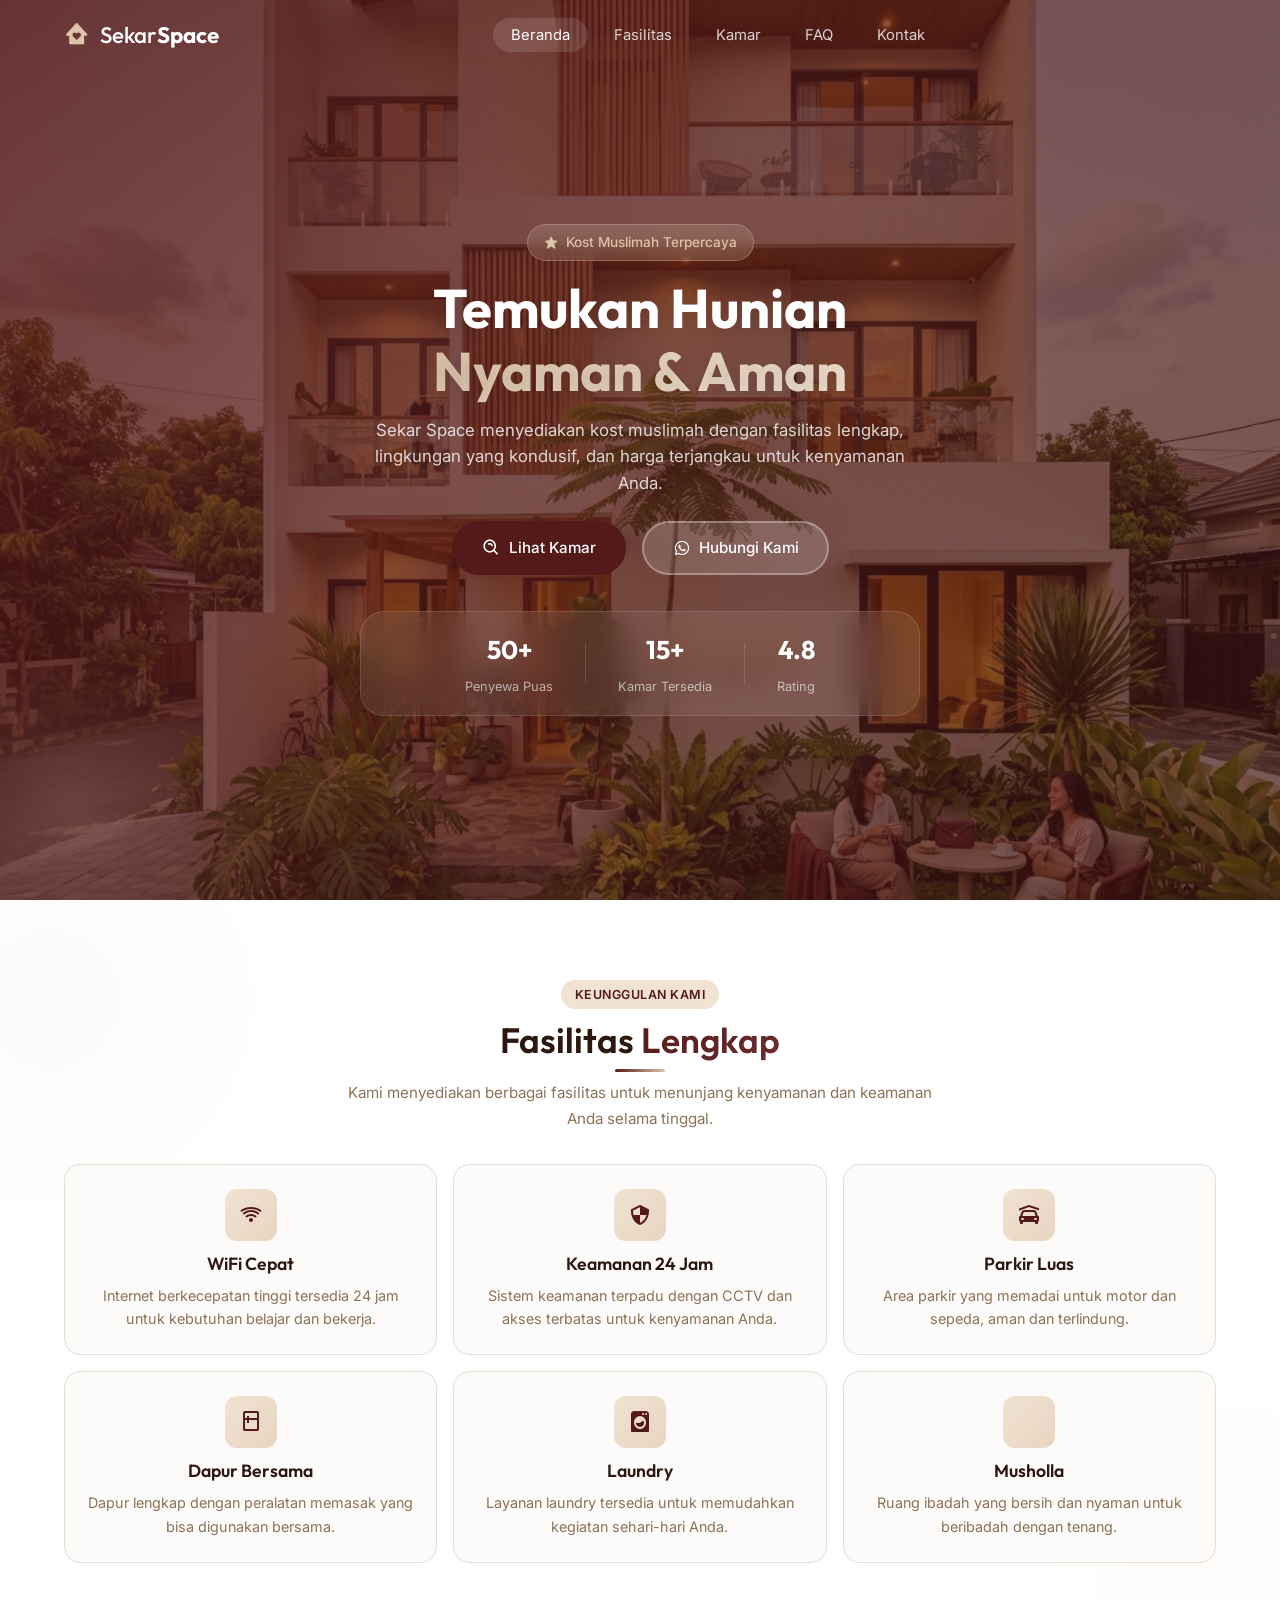
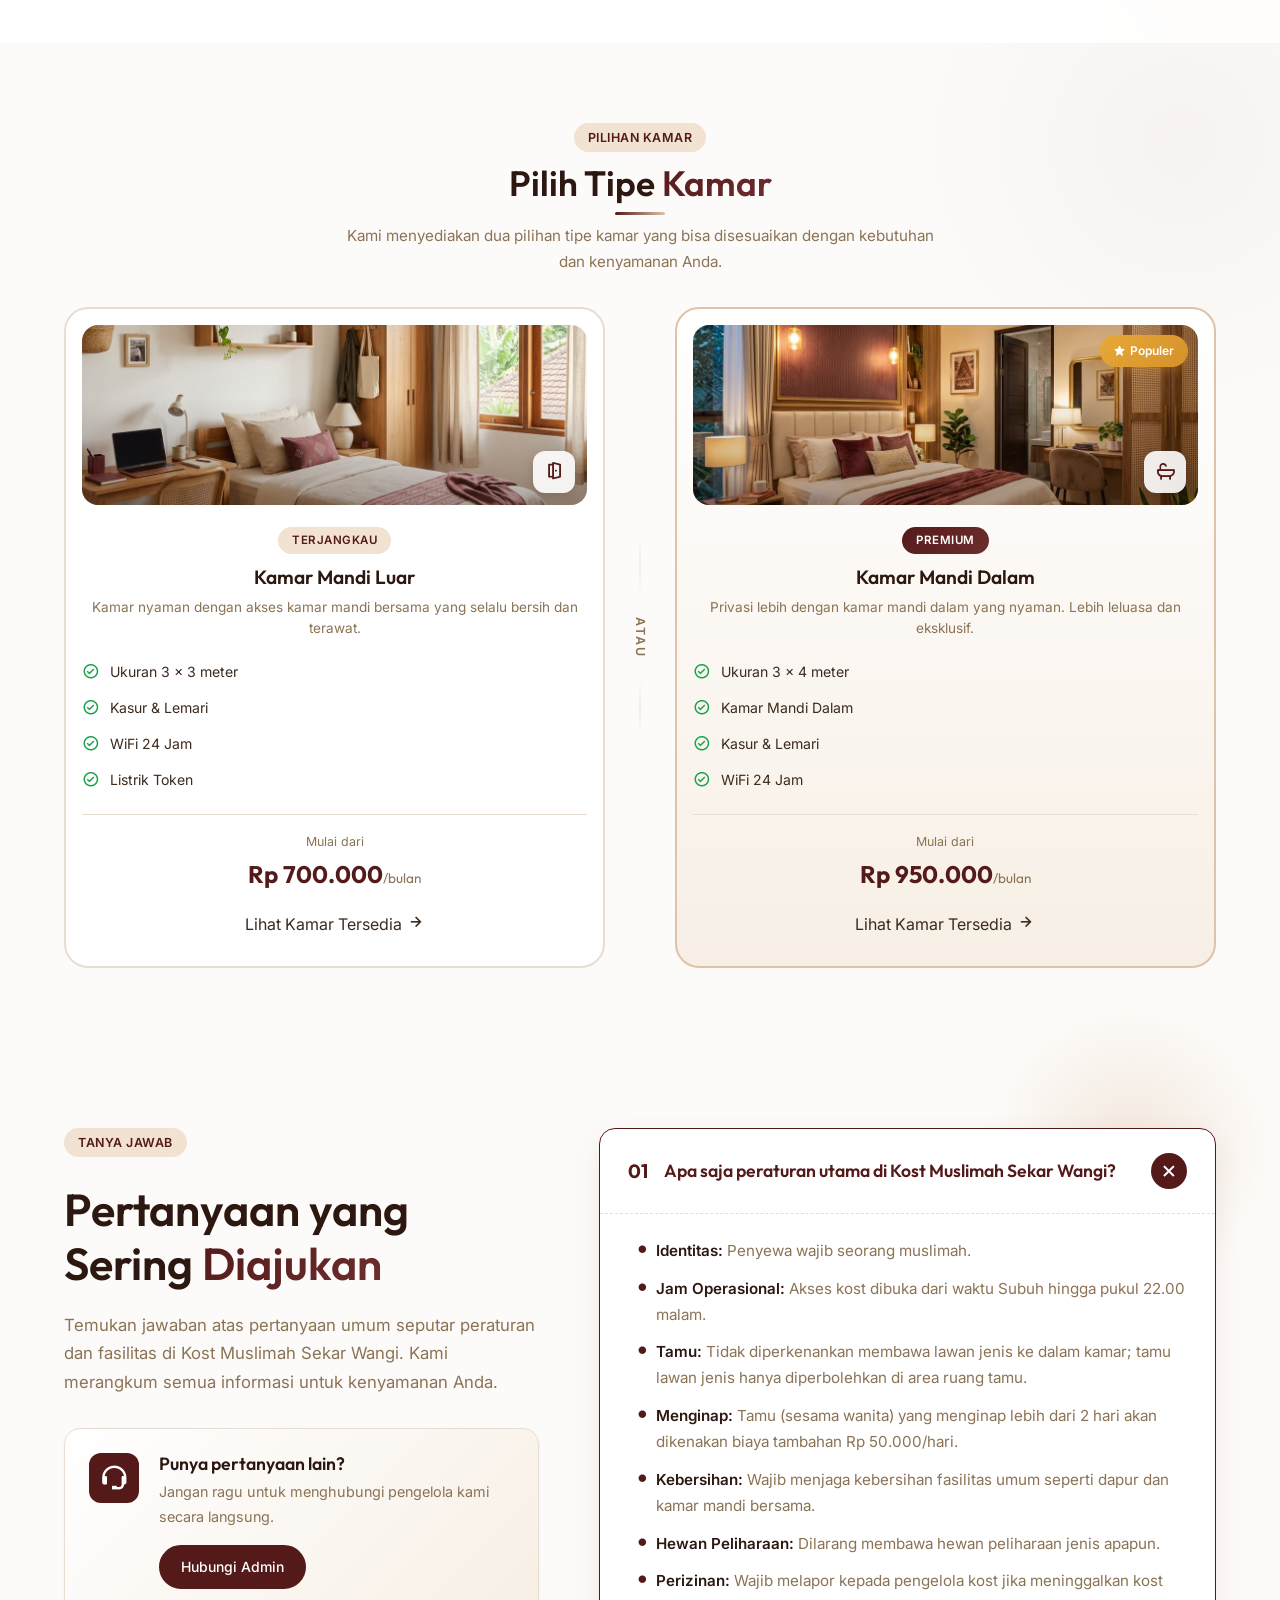
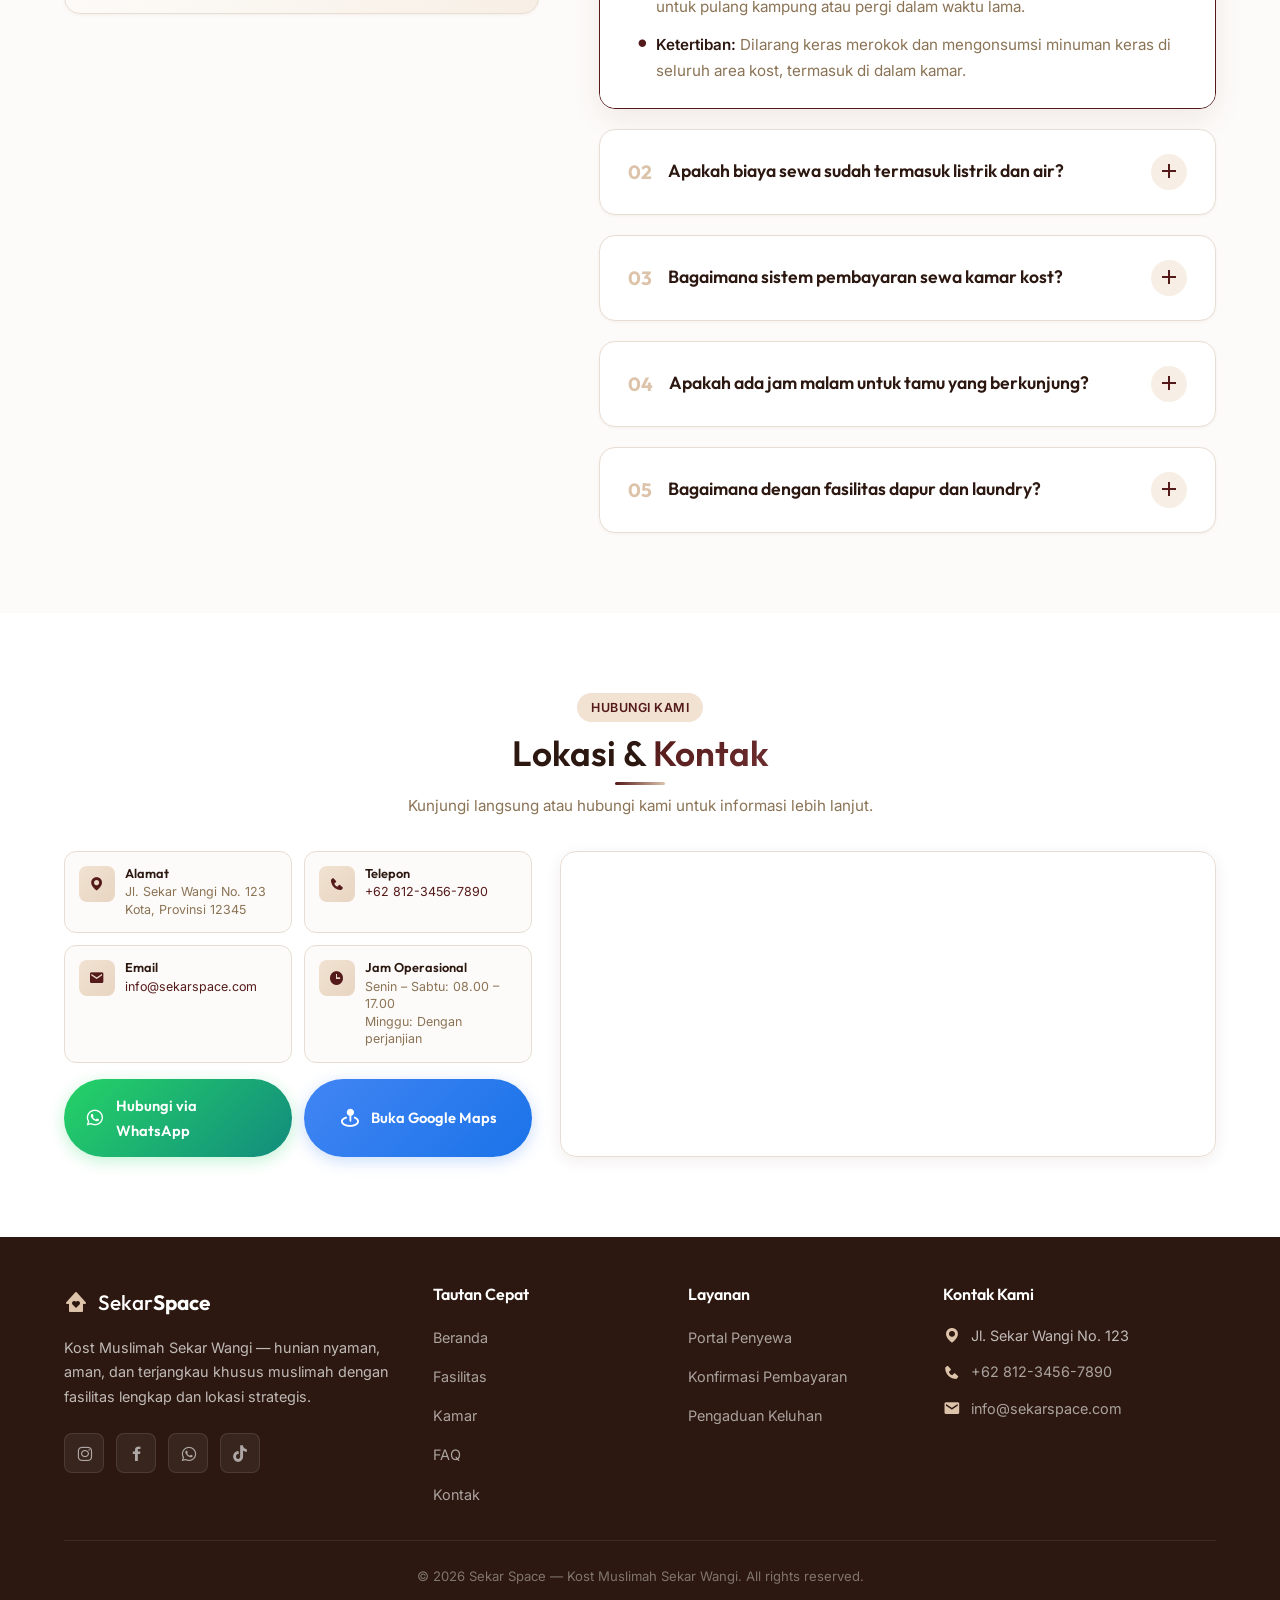
==== commit 7217e5b0: "Merge branch 'main' of https://github.com/keylazahra/sekar-space" ====
--- a/index.html
+++ b/index.html
@@ -15,7 +15,7 @@
     <!-- Boxicons -->
     <link href="https://unpkg.com/boxicons@2.1.4/css/boxicons.min.css" rel="stylesheet">
 
-    <link rel="stylesheet" href="style.css">
+    <link rel="stylesheet" href="style.css?v=4.0">
 </head>
 <body>
     <!-- ========== NAVBAR ========== -->
@@ -30,6 +30,7 @@
                 <li role="none"><a href="#hero" class="nav-link active" role="menuitem">Beranda</a></li>
                 <li role="none"><a href="#facilities" class="nav-link" role="menuitem">Fasilitas</a></li>
                 <li role="none"><a href="#rooms" class="nav-link" role="menuitem">Kamar</a></li>
+                <li role="none"><a href="#faq" class="nav-link" role="menuitem">FAQ</a></li>
                 <li role="none"><a href="#contact" class="nav-link" role="menuitem">Kontak</a></li>
             </ul>
 
@@ -223,6 +224,112 @@
             </div>
         </section>
 
+        <!-- ========== FAQ SECTION ========== -->
+        <section id="faq" class="section faq" aria-labelledby="faqHeading">
+            <div class="container">
+                <div class="faq-grid">
+                    <div class="faq-intro">
+                        <span class="section-tag">Tanya Jawab</span>
+                        <h2 id="faqHeading">Pertanyaan yang Sering <span class="text-gradient">Diajukan</span></h2>
+                        <p>Temukan jawaban atas pertanyaan umum seputar peraturan dan fasilitas di Kost Muslimah Sekar Wangi. Kami merangkum semua informasi untuk kenyamanan Anda.</p>
+                        
+                        <div class="faq-support-card">
+                            <div class="support-icon">
+                                <i class='bx bx-support'></i>
+                            </div>
+                            <div class="support-text">
+                                <h4>Punya pertanyaan lain?</h4>
+                                <p>Jangan ragu untuk menghubungi pengelola kami secara langsung.</p>
+                                <a href="https://wa.me/6281234567890" class="btn btn-primary btn-sm" target="_blank" rel="noopener">Hubungi Admin</a>
+                            </div>
+                        </div>
+                    </div>
+
+                    <div class="faq-container">
+                        <div class="faq-item active">
+                            <button class="faq-question" aria-expanded="true">
+                                <div class="faq-q-text">
+                                    <span class="faq-number">01</span>
+                                    <h3>Apa saja peraturan utama di Kost Muslimah Sekar Wangi?</h3>
+                                </div>
+                                <span class="faq-icon-wrapper"><i class='bx bx-plus'></i></span>
+                            </button>
+                            <div class="faq-answer">
+                                <div class="faq-answer-inner">
+                                    <ul class="faq-list">
+                                        <li><strong>Identitas:</strong> Penyewa wajib seorang muslimah.</li>
+                                        <li><strong>Jam Operasional:</strong> Akses kost dibuka dari waktu Subuh hingga pukul 22.00 malam.</li>
+                                        <li><strong>Tamu:</strong> Tidak diperkenankan membawa lawan jenis ke dalam kamar; tamu lawan jenis hanya diperbolehkan di area ruang tamu.</li>
+                                        <li><strong>Menginap:</strong> Tamu (sesama wanita) yang menginap lebih dari 2 hari akan dikenakan biaya tambahan Rp 50.000/hari.</li>
+                                        <li><strong>Kebersihan:</strong> Wajib menjaga kebersihan fasilitas umum seperti dapur dan kamar mandi bersama.</li>
+                                        <li><strong>Hewan Peliharaan:</strong> Dilarang membawa hewan peliharaan jenis apapun.</li>
+                                        <li><strong>Perizinan:</strong> Wajib melapor kepada pengelola kost jika meninggalkan kost untuk pulang kampung atau pergi dalam waktu lama.</li>
+                                        <li><strong>Ketertiban:</strong> Dilarang keras merokok dan mengonsumsi minuman keras di seluruh area kost, termasuk di dalam kamar.</li>
+                                    </ul>
+                                </div>
+                            </div>
+                        </div>
+                        <div class="faq-item">
+                            <button class="faq-question" aria-expanded="false">
+                                <div class="faq-q-text">
+                                    <span class="faq-number">02</span>
+                                    <h3>Apakah biaya sewa sudah termasuk listrik dan air?</h3>
+                                </div>
+                                <span class="faq-icon-wrapper"><i class='bx bx-plus'></i></span>
+                            </button>
+                            <div class="faq-answer">
+                                <div class="faq-answer-inner">
+                                    <p>Ya, biaya sewa bulanan sudah mencakup penggunaan air bersih dan listrik untuk kebutuhan standar (lampu, kipas angin, laptop, dan charger HP). Untuk barang elektronik berdaya besar seperti rice cooker pribadi atau setrika, mungkin dikenakan sedikit penyesuaian biaya tambahan.</p>
+                                </div>
+                            </div>
+                        </div>
+                        <div class="faq-item">
+                            <button class="faq-question" aria-expanded="false">
+                                <div class="faq-q-text">
+                                    <span class="faq-number">03</span>
+                                    <h3>Bagaimana sistem pembayaran sewa kamar kost?</h3>
+                                </div>
+                                <span class="faq-icon-wrapper"><i class='bx bx-plus'></i></span>
+                            </button>
+                            <div class="faq-answer">
+                                <div class="faq-answer-inner">
+                                    <p>Pembayaran sewa dapat dilakukan secara bulanan, per 3 bulan, atau tahunan melalui transfer bank ke rekening pengelola. Pembayaran wajib diselesaikan paling lambat pada tanggal jatuh tempo setiap bulannya sesuai kesepakatan awal.</p>
+                                </div>
+                            </div>
+                        </div>
+                        <div class="faq-item">
+                            <button class="faq-question" aria-expanded="false">
+                                <div class="faq-q-text">
+                                    <span class="faq-number">04</span>
+                                    <h3>Apakah ada jam malam untuk tamu yang berkunjung?</h3>
+                                </div>
+                                <span class="faq-icon-wrapper"><i class='bx bx-plus'></i></span>
+                            </button>
+                            <div class="faq-answer">
+                                <div class="faq-answer-inner">
+                                    <p>Tamu hanya diperbolehkan berkunjung di area ruang tamu luar hingga pukul 21.00 WIB. Demi kenyamanan dan privasi penghuni lain, tamu (termasuk keluarga perempuan) tidak diizinkan memasuki area kamar tanpa izin khusus.</p>
+                                </div>
+                            </div>
+                        </div>
+                        <div class="faq-item">
+                            <button class="faq-question" aria-expanded="false">
+                                <div class="faq-q-text">
+                                    <span class="faq-number">05</span>
+                                    <h3>Bagaimana dengan fasilitas dapur dan laundry?</h3>
+                                </div>
+                                <span class="faq-icon-wrapper"><i class='bx bx-plus'></i></span>
+                            </button>
+                            <div class="faq-answer">
+                                <div class="faq-answer-inner">
+                                    <p>Kami menyediakan dapur bersama yang lengkap dengan kompor, kulkas, dan peralatan dasar. Penghuni wajib membersihkan perlengkapan setelah dipakai. Untuk laundry, tersedia mesin cuci yang bisa digunakan bersama atau Anda dapat menggunakan jasa laundry berlangganan di sekitar area kost.</p>
+                                </div>
+                            </div>
+                        </div>
+                    </div>
+                </div>
+            </div>
+        </section>
+
         <!-- ========== CONTACT SECTION ========== -->
         <section id="contact" class="section contact" aria-labelledby="contactHeading">
             <div class="container">
@@ -324,6 +431,7 @@
                         <li><a href="#hero">Beranda</a></li>
                         <li><a href="#facilities">Fasilitas</a></li>
                         <li><a href="#rooms">Kamar</a></li>
+                        <li><a href="#faq">FAQ</a></li>
                         <li><a href="#contact">Kontak</a></li>
                     </ul>
                 </nav>
@@ -442,9 +550,30 @@
             });
         }, observerOptions);
 
-        document.querySelectorAll('.facility-card, .room-type-card, .contact-item, .contact-cta-btn, .section-header').forEach(el => {
+        document.querySelectorAll('.facility-card, .room-type-card, .contact-item, .faq-item, .contact-cta-btn, .section-header').forEach(el => {
             el.classList.add('reveal');
             observer.observe(el);
+        });
+
+        // ===== FAQ ACCORDION =====
+        const faqQuestions = document.querySelectorAll('.faq-question');
+        faqQuestions.forEach(question => {
+            question.addEventListener('click', () => {
+                const item = question.parentElement;
+                const isActive = item.classList.contains('active');
+                
+                // Close all other FAQs
+                document.querySelectorAll('.faq-item').forEach(otherItem => {
+                    otherItem.classList.remove('active');
+                    otherItem.querySelector('.faq-question').setAttribute('aria-expanded', 'false');
+                });
+                
+                // Toggle current FAQ
+                if (!isActive) {
+                    item.classList.add('active');
+                    question.setAttribute('aria-expanded', 'true');
+                }
+            });
         });
 
         // ===== SMOOTH SCROLL =====
--- a/style.css
+++ b/style.css
@@ -894,6 +894,254 @@
     color: var(--text-muted);
 }
 
+
+/* ===== FAQ SECTION ===== */
+.faq {
+    background: var(--off-white);
+    position: relative;
+}
+
+.faq::before {
+    content: '';
+    position: absolute;
+    top: -50px;
+    right: 0;
+    width: 300px;
+    height: 300px;
+    background: radial-gradient(circle, var(--secondary-light) 0%, transparent 70%);
+    opacity: 0.5;
+    z-index: 0;
+}
+
+.faq .container {
+    position: relative;
+    z-index: 1;
+}
+
+.faq-grid {
+    display: grid;
+    grid-template-columns: 1fr 1.3fr;
+    gap: 60px;
+    align-items: flex-start;
+}
+
+@media (max-width: 992px) {
+    .faq-grid {
+        grid-template-columns: 1fr;
+        gap: 40px;
+    }
+}
+
+.faq-intro {
+    position: sticky;
+    top: 100px;
+}
+
+.faq-intro h2 {
+    font-size: clamp(2rem, 4vw, 2.8rem);
+    margin: 16px 0 20px;
+    line-height: 1.2;
+}
+
+.faq-intro p {
+    color: var(--text-muted);
+    font-size: 1.05rem;
+    line-height: 1.7;
+    margin-bottom: 32px;
+}
+
+.faq-support-card {
+    background: linear-gradient(135deg, var(--white), var(--tertiary-light));
+    border: 1px solid var(--border);
+    border-radius: var(--radius-lg);
+    padding: 24px;
+    display: flex;
+    align-items: flex-start;
+    gap: 20px;
+    box-shadow: var(--shadow-sm);
+}
+
+.support-icon {
+    width: 50px;
+    height: 50px;
+    min-width: 50px;
+    background: var(--primary);
+    color: var(--white);
+    border-radius: var(--radius-md);
+    display: flex;
+    align-items: center;
+    justify-content: center;
+    font-size: 1.8rem;
+}
+
+.support-text h4 {
+    font-size: 1.1rem;
+    color: var(--dark);
+    margin-bottom: 6px;
+}
+
+.support-text p {
+    font-size: 0.9rem;
+    color: var(--text-muted);
+    margin-bottom: 16px;
+}
+
+.faq-container {
+    display: flex;
+    flex-direction: column;
+    gap: 20px;
+}
+
+.faq-item {
+    background: var(--white);
+    border: 1px solid var(--border);
+    border-radius: var(--radius-lg);
+    overflow: hidden;
+    transition: all var(--transition-base);
+    box-shadow: var(--shadow-sm);
+}
+
+.faq-item:hover {
+    border-color: var(--secondary);
+    box-shadow: var(--shadow-md);
+    transform: translateY(-2px);
+}
+
+.faq-item.active {
+    border-color: var(--primary);
+    box-shadow: 0 10px 30px rgba(84, 26, 26, 0.08);
+    transform: translateY(-2px);
+}
+
+.faq-question {
+    width: 100%;
+    text-align: left;
+    padding: 24px 28px;
+    background: transparent;
+    border: none;
+    display: flex;
+    align-items: center;
+    justify-content: space-between;
+    cursor: pointer;
+    font-family: var(--font-body);
+    transition: all var(--transition-base);
+}
+
+.faq-q-text {
+    display: flex;
+    align-items: center;
+    gap: 16px;
+}
+
+.faq-number {
+    font-family: var(--font-heading);
+    font-size: 1.2rem;
+    font-weight: 700;
+    color: var(--secondary);
+    transition: color var(--transition-base);
+}
+
+.faq-item.active .faq-number {
+    color: var(--primary);
+}
+
+.faq-question h3 {
+    font-size: 1.1rem;
+    font-weight: 600;
+    color: var(--dark);
+    margin: 0;
+    line-height: 1.4;
+    transition: color var(--transition-base);
+}
+
+.faq-item.active .faq-question h3 {
+    color: var(--primary);
+}
+
+.faq-icon-wrapper {
+    width: 36px;
+    height: 36px;
+    min-width: 36px;
+    display: flex;
+    align-items: center;
+    justify-content: center;
+    background: var(--tertiary-light);
+    border-radius: 50%;
+    color: var(--primary);
+    transition: all var(--transition-base);
+}
+
+.faq-icon-wrapper i {
+    font-size: 1.5rem;
+    transition: transform var(--transition-base);
+}
+
+.faq-item:hover .faq-icon-wrapper {
+    background: var(--secondary-light);
+}
+
+.faq-item.active .faq-icon-wrapper {
+    background: var(--primary);
+    color: var(--white);
+}
+
+.faq-item.active .faq-icon-wrapper i {
+    transform: rotate(45deg);
+}
+
+/* Smooth Accordion Animation */
+.faq-answer {
+    display: grid;
+    grid-template-rows: 0fr;
+    transition: grid-template-rows 0.4s cubic-bezier(0.4, 0, 0.2, 1);
+    background: var(--white);
+}
+
+.faq-item.active .faq-answer {
+    grid-template-rows: 1fr;
+    border-top: 1px dashed var(--border);
+}
+
+.faq-answer-inner {
+    overflow: hidden;
+}
+
+.faq-answer-inner > p,
+.faq-answer-inner > ul {
+    padding: 24px 28px;
+    margin: 0;
+    color: var(--text-muted);
+    font-size: 0.95rem;
+    line-height: 1.7;
+}
+
+.faq-list {
+    list-style-type: none;
+    display: flex;
+    flex-direction: column;
+    gap: 12px;
+}
+
+.faq-list li {
+    position: relative;
+    padding-left: 28px;
+}
+
+.faq-list li::before {
+    content: "•";
+    position: absolute;
+    left: 8px;
+    top: -2px;
+    color: var(--primary);
+    font-size: 1.5rem;
+    line-height: 1;
+}
+
+.faq-list li strong {
+    color: var(--dark);
+    font-weight: 600;
+}
+=======
 .room-type-cta {
     display: inline-flex;
     align-items: center;
@@ -925,6 +1173,7 @@
 /* Room type card reveal delays */
 .room-type-card.reveal:nth-child(1) { transition-delay: 0s; }
 .room-type-card.reveal:nth-child(3) { transition-delay: 0.15s; }
+
 
 /* ===== CONTACT SECTION ===== */
 .contact {
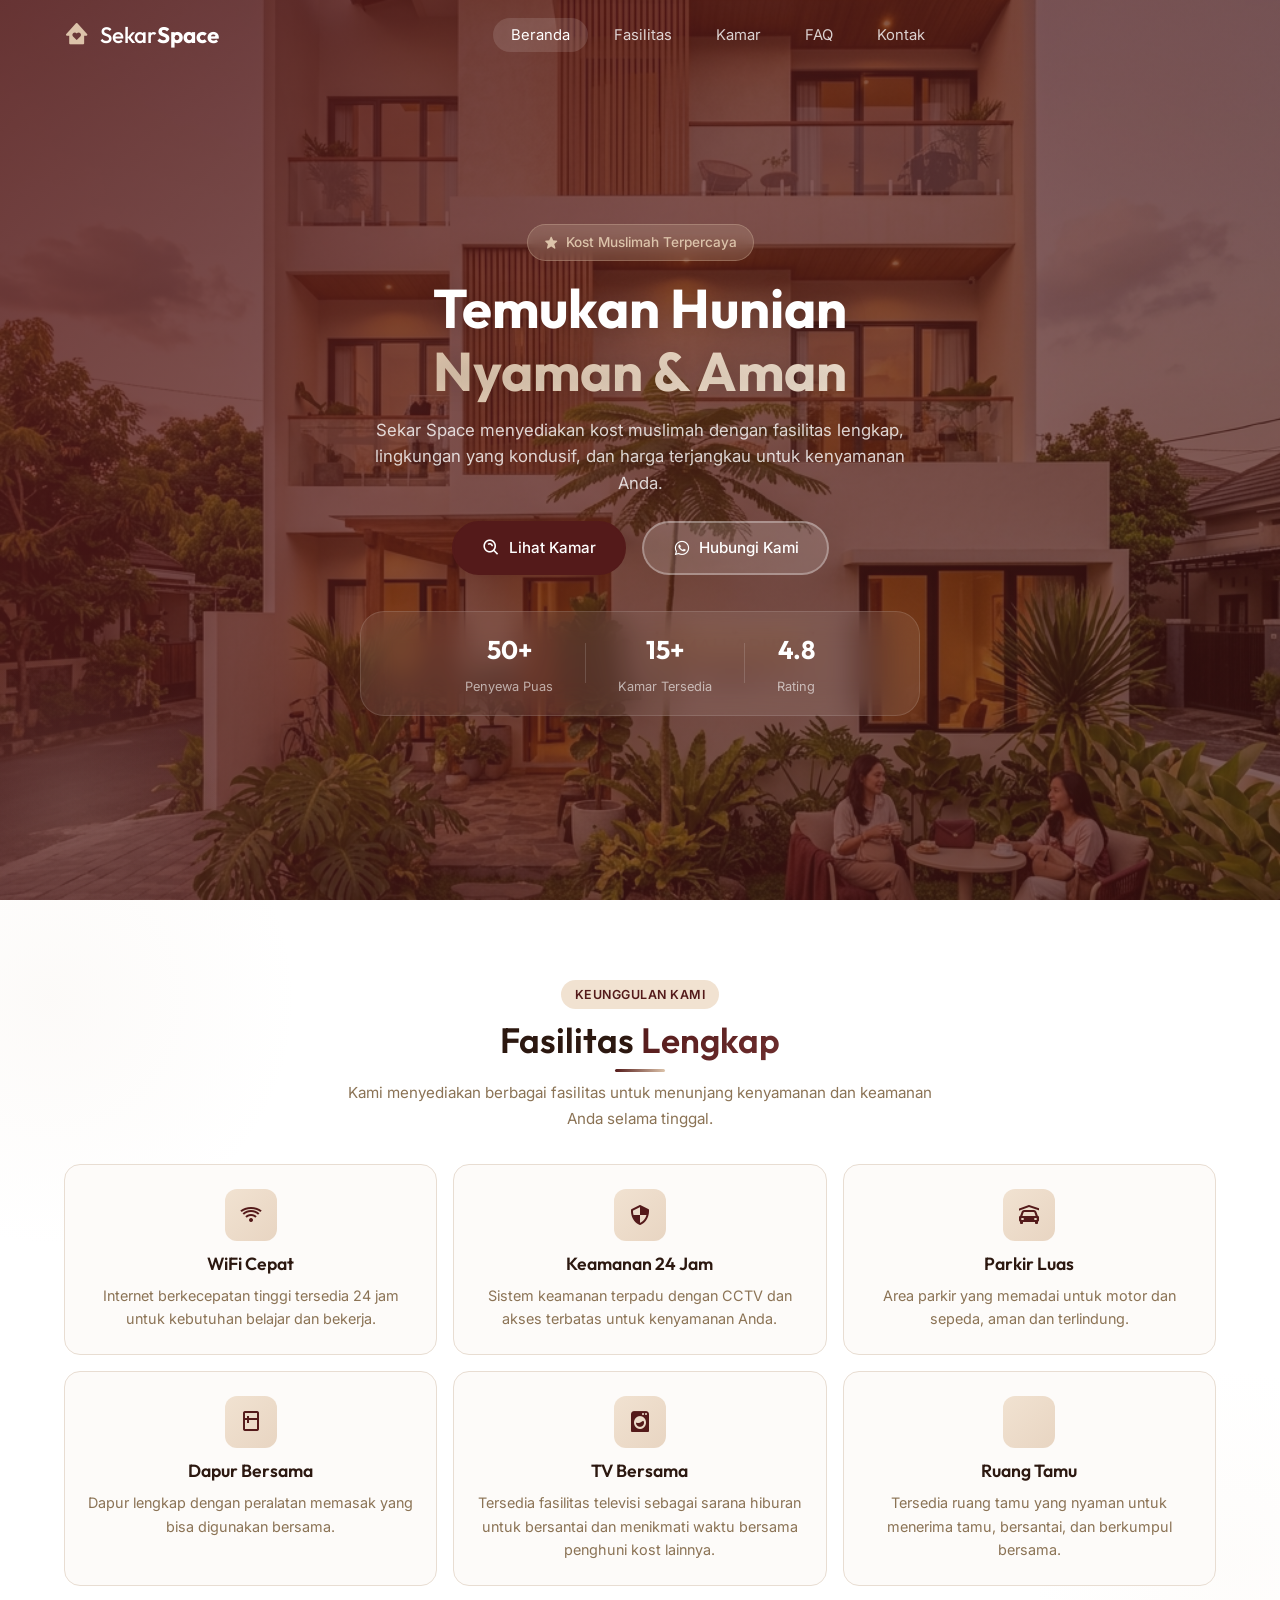
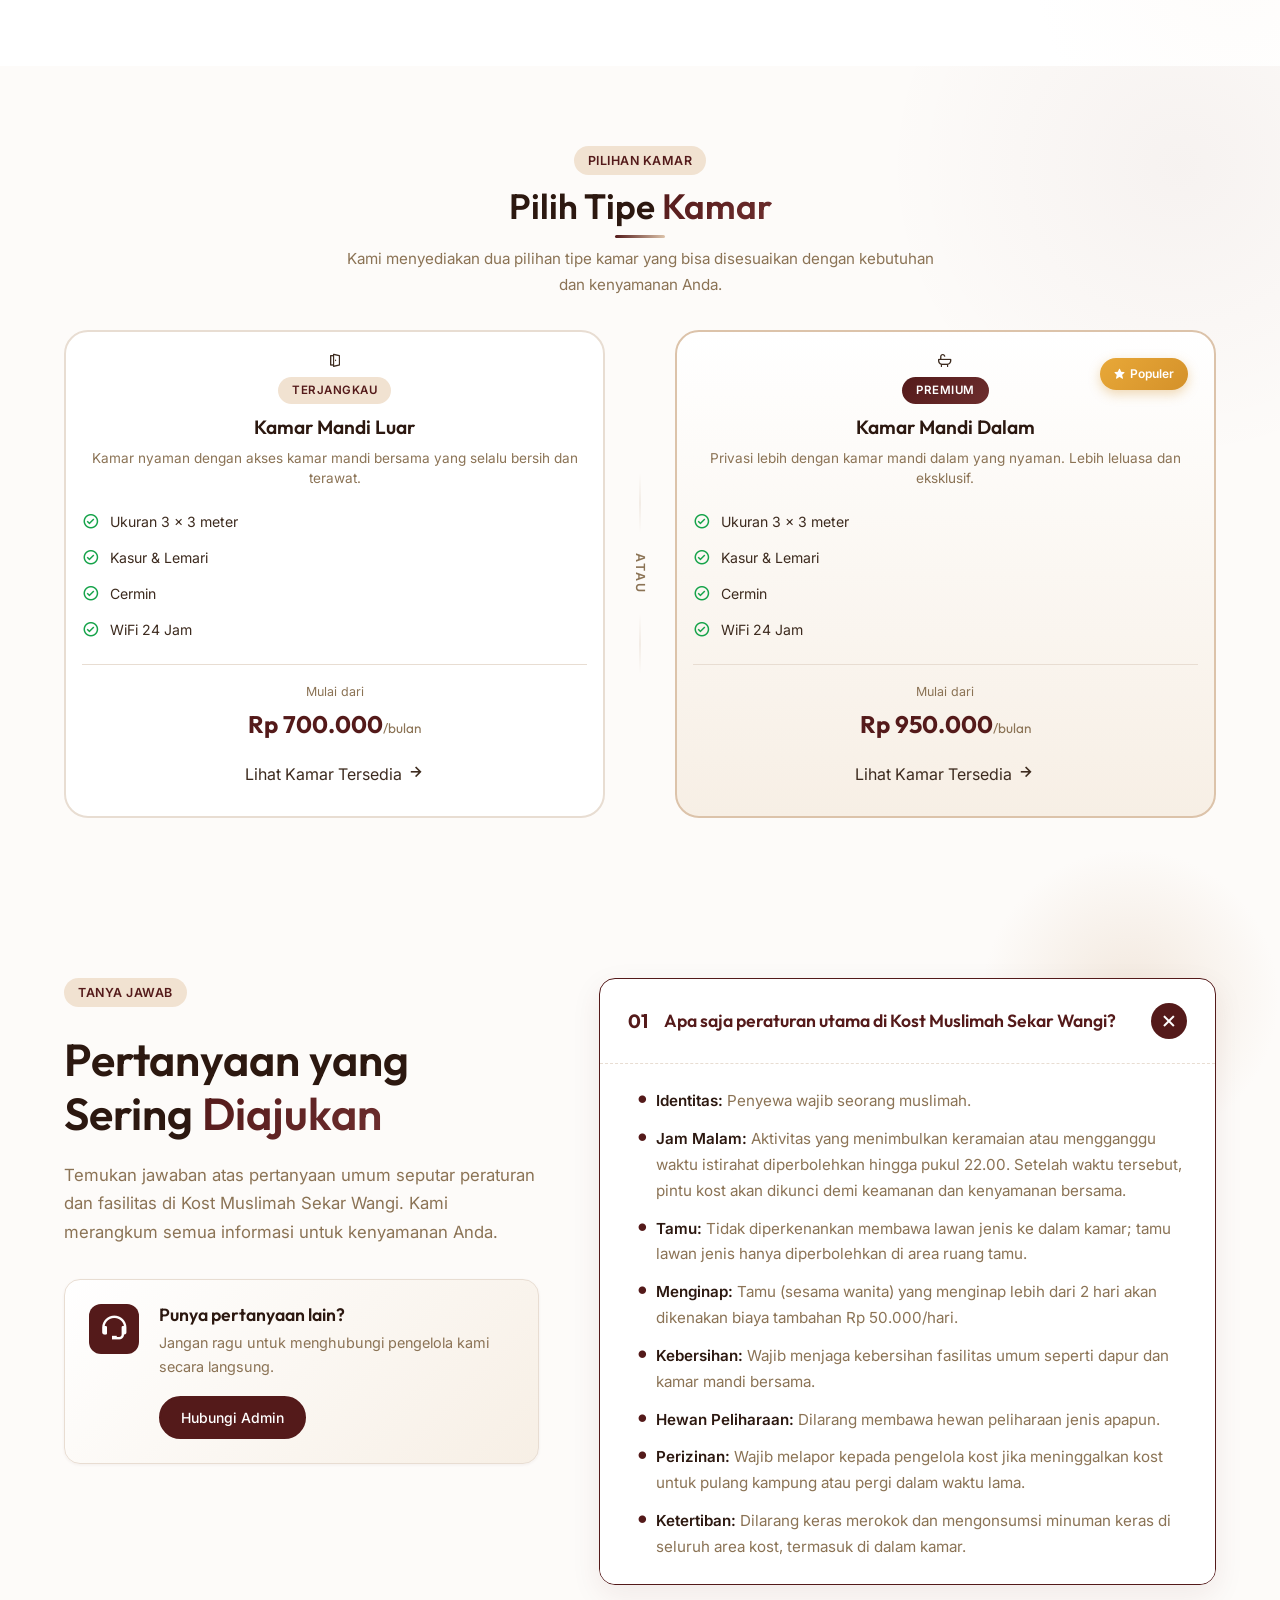
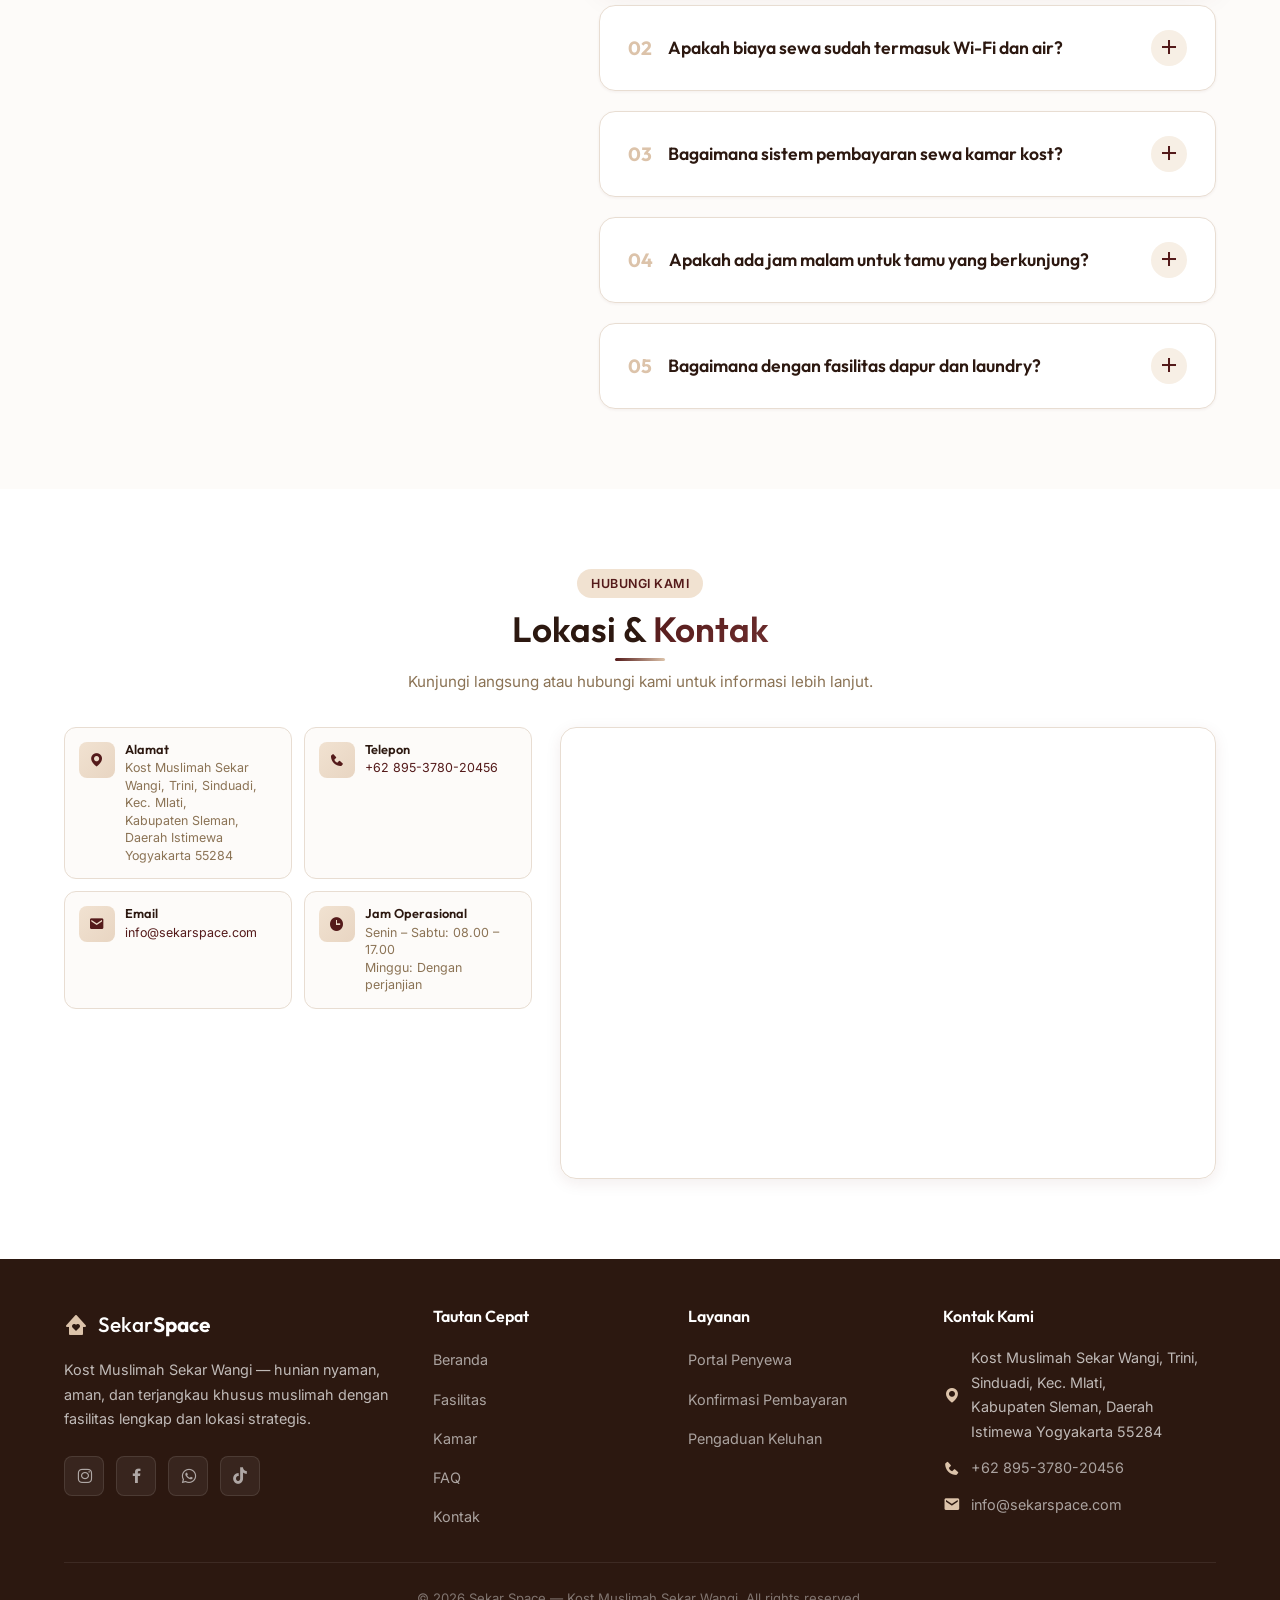
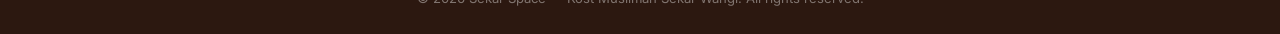
==== commit 405788ed: "feat: implement multi-step room selection interface in new rooms/index.html page" ====
--- a/index.html
+++ b/index.html
@@ -1,22 +1,27 @@
 <!DOCTYPE html>
 <html lang="id">
+
 <head>
     <meta charset="UTF-8">
     <meta name="viewport" content="width=device-width, initial-scale=1.0">
-    <meta name="description" content="Sekar Space - Kost Muslimah Sekar Wangi. Hunian nyaman, aman, dan terjangkau khusus muslimah. Fasilitas lengkap, lokasi strategis.">
+    <meta name="description"
+        content="Sekar Space - Kost Muslimah Sekar Wangi. Hunian nyaman, aman, dan terjangkau khusus muslimah. Fasilitas lengkap, lokasi strategis.">
     <meta name="keywords" content="kost muslimah, kost putri, sekar wangi, hunian muslimah, kost murah, kost nyaman">
     <title>Sekar Space — Kost Muslimah Sekar Wangi</title>
 
     <!-- Google Fonts -->
     <link rel="preconnect" href="https://fonts.googleapis.com">
     <link rel="preconnect" href="https://fonts.gstatic.com" crossorigin>
-    <link href="https://fonts.googleapis.com/css2?family=Outfit:wght@300;400;500;600;700&family=Inter:wght@300;400;500;600&display=swap" rel="stylesheet">
+    <link
+        href="https://fonts.googleapis.com/css2?family=Outfit:wght@300;400;500;600;700&family=Inter:wght@300;400;500;600&display=swap"
+        rel="stylesheet">
 
     <!-- Boxicons -->
     <link href="https://unpkg.com/boxicons@2.1.4/css/boxicons.min.css" rel="stylesheet">
 
     <link rel="stylesheet" href="style.css?v=4.0">
 </head>
+
 <body>
     <!-- ========== NAVBAR ========== -->
     <header id="header" class="header">
@@ -56,7 +61,7 @@
                 </span>
                 <h1 id="heroHeading">Temukan Hunian<br><span class="text-gradient">Nyaman & Aman</span></h1>
                 <p class="hero-desc">
-                    Sekar Space menyediakan kost muslimah dengan fasilitas lengkap, 
+                    Sekar Space menyediakan kost muslimah dengan fasilitas lengkap,
                     lingkungan yang kondusif, dan harga terjangkau untuk kenyamanan Anda.
                 </p>
                 <div class="hero-actions">
@@ -64,7 +69,8 @@
                         <i class='bx bx-search-alt'></i>
                         Lihat Kamar
                     </a>
-                    <a href="https://wa.me/6281234567890" class="btn btn-ghost" id="btnWhatsapp" target="_blank" rel="noopener">
+                    <a href="https://wa.me/6281234567890" class="btn btn-ghost" id="btnWhatsapp" target="_blank"
+                        rel="noopener">
                         <i class='bx bxl-whatsapp'></i>
                         Hubungi Kami
                     </a>
@@ -94,7 +100,8 @@
                 <header class="section-header">
                     <span class="section-tag">Keunggulan Kami</span>
                     <h2 id="facilitiesHeading">Fasilitas <span class="text-gradient">Lengkap</span></h2>
-                    <p>Kami menyediakan berbagai fasilitas untuk menunjang kenyamanan dan keamanan Anda selama tinggal.</p>
+                    <p>Kami menyediakan berbagai fasilitas untuk menunjang kenyamanan dan keamanan Anda selama tinggal.
+                    </p>
                 </header>
                 <div class="facilities-grid">
                     <article class="facility-card" id="facilityWifi">
@@ -129,15 +136,16 @@
                         <div class="facility-icon">
                             <i class='bx bxs-washer'></i>
                         </div>
-                        <h3>Laundry</h3>
-                        <p>Layanan laundry tersedia untuk memudahkan kegiatan sehari-hari Anda.</p>
+                        <h3>TV Bersama</h3>
+                        <p>Tersedia fasilitas televisi sebagai sarana hiburan untuk bersantai dan menikmati waktu
+                            bersama penghuni kost lainnya.</p>
                     </article>
                     <article class="facility-card" id="facilityMusholla">
                         <div class="facility-icon">
                             <i class='bx bxs-mosque'></i>
                         </div>
-                        <h3>Musholla</h3>
-                        <p>Ruang ibadah yang bersih dan nyaman untuk beribadah dengan tenang.</p>
+                        <h3>Ruang Tamu</h3>
+                        <p>Tersedia ruang tamu yang nyaman untuk menerima tamu, bersantai, dan berkumpul bersama.</p>
                     </article>
                 </div>
             </div>
@@ -149,28 +157,29 @@
                 <header class="section-header">
                     <span class="section-tag">Pilihan Kamar</span>
                     <h2 id="roomsHeading">Pilih Tipe <span class="text-gradient">Kamar</span></h2>
-                    <p>Kami menyediakan dua pilihan tipe kamar yang bisa disesuaikan dengan kebutuhan dan kenyamanan Anda.</p>
+                    <p>Kami menyediakan dua pilihan tipe kamar yang bisa disesuaikan dengan kebutuhan dan kenyamanan
+                        Anda.</p>
                 </header>
 
                 <div class="room-comparison">
                     <!-- Kamar Mandi Luar -->
                     <a href="rooms/index.html?tipe=km-luar" class="room-type-card" id="roomKmLuar">
-                        <div class="room-type-image-wrapper">
-                            <img src="assets/images/room-single.png" alt="Tipe Kamar Mandi Luar Sekar Space" class="room-type-img">
-                            <div class="room-type-img-overlay"></div>
-                            <div class="room-type-icon-badge">
+                        <div class="room-type-visual">
+                            <div class="room-type-icon">
                                 <i class='bx bx-door-open'></i>
                             </div>
+                            <div class="room-type-glow"></div>
                         </div>
                         <div class="room-type-content">
                             <span class="room-type-tag">Terjangkau</span>
                             <h3>Kamar Mandi Luar</h3>
-                            <p class="room-type-desc">Kamar nyaman dengan akses kamar mandi bersama yang selalu bersih dan terawat.</p>
+                            <p class="room-type-desc">Kamar nyaman dengan akses kamar mandi bersama yang selalu bersih
+                                dan terawat.</p>
                             <ul class="room-type-features">
                                 <li><i class='bx bx-check-circle'></i> Ukuran 3 × 3 meter</li>
                                 <li><i class='bx bx-check-circle'></i> Kasur & Lemari</li>
+                                <li><i class='bx bx-check-circle'></i> Cermin</li>
                                 <li><i class='bx bx-check-circle'></i> WiFi 24 Jam</li>
-                                <li><i class='bx bx-check-circle'></i> Listrik Token</li>
                             </ul>
                             <div class="room-type-price">
                                 <span class="price-from">Mulai dari</span>
@@ -193,21 +202,21 @@
                         <div class="room-type-badge-float">
                             <i class='bx bxs-star'></i> Populer
                         </div>
-                        <div class="room-type-image-wrapper">
-                            <img src="assets/images/room-deluxe.png" alt="Tipe Kamar Mandi Dalam Sekar Space" class="room-type-img">
-                            <div class="room-type-img-overlay"></div>
-                            <div class="room-type-icon-badge">
+                        <div class="room-type-visual">
+                            <div class="room-type-icon">
                                 <i class='bx bx-bath'></i>
                             </div>
+                            <div class="room-type-glow"></div>
                         </div>
                         <div class="room-type-content">
                             <span class="room-type-tag tag-premium">Premium</span>
                             <h3>Kamar Mandi Dalam</h3>
-                            <p class="room-type-desc">Privasi lebih dengan kamar mandi dalam yang nyaman. Lebih leluasa dan eksklusif.</p>
+                            <p class="room-type-desc">Privasi lebih dengan kamar mandi dalam yang nyaman. Lebih leluasa
+                                dan eksklusif.</p>
                             <ul class="room-type-features">
-                                <li><i class='bx bx-check-circle'></i> Ukuran 3 × 4 meter</li>
-                                <li><i class='bx bx-check-circle'></i> Kamar Mandi Dalam</li>
+                                <li><i class='bx bx-check-circle'></i> Ukuran 3 × 3 meter</li>
                                 <li><i class='bx bx-check-circle'></i> Kasur & Lemari</li>
+                                <li><i class='bx bx-check-circle'></i> Cermin</li>
                                 <li><i class='bx bx-check-circle'></i> WiFi 24 Jam</li>
                             </ul>
                             <div class="room-type-price">
@@ -231,8 +240,9 @@
                     <div class="faq-intro">
                         <span class="section-tag">Tanya Jawab</span>
                         <h2 id="faqHeading">Pertanyaan yang Sering <span class="text-gradient">Diajukan</span></h2>
-                        <p>Temukan jawaban atas pertanyaan umum seputar peraturan dan fasilitas di Kost Muslimah Sekar Wangi. Kami merangkum semua informasi untuk kenyamanan Anda.</p>
-                        
+                        <p>Temukan jawaban atas pertanyaan umum seputar peraturan dan fasilitas di Kost Muslimah Sekar
+                            Wangi. Kami merangkum semua informasi untuk kenyamanan Anda.</p>
+
                         <div class="faq-support-card">
                             <div class="support-icon">
                                 <i class='bx bx-support'></i>
@@ -240,7 +250,8 @@
                             <div class="support-text">
                                 <h4>Punya pertanyaan lain?</h4>
                                 <p>Jangan ragu untuk menghubungi pengelola kami secara langsung.</p>
-                                <a href="https://wa.me/6281234567890" class="btn btn-primary btn-sm" target="_blank" rel="noopener">Hubungi Admin</a>
+                                <a href="https://wa.me/6281234567890" class="btn btn-primary btn-sm" target="_blank"
+                                    rel="noopener">Hubungi Admin</a>
                             </div>
                         </div>
                     </div>
@@ -258,13 +269,21 @@
                                 <div class="faq-answer-inner">
                                     <ul class="faq-list">
                                         <li><strong>Identitas:</strong> Penyewa wajib seorang muslimah.</li>
-                                        <li><strong>Jam Operasional:</strong> Akses kost dibuka dari waktu Subuh hingga pukul 22.00 malam.</li>
-                                        <li><strong>Tamu:</strong> Tidak diperkenankan membawa lawan jenis ke dalam kamar; tamu lawan jenis hanya diperbolehkan di area ruang tamu.</li>
-                                        <li><strong>Menginap:</strong> Tamu (sesama wanita) yang menginap lebih dari 2 hari akan dikenakan biaya tambahan Rp 50.000/hari.</li>
-                                        <li><strong>Kebersihan:</strong> Wajib menjaga kebersihan fasilitas umum seperti dapur dan kamar mandi bersama.</li>
-                                        <li><strong>Hewan Peliharaan:</strong> Dilarang membawa hewan peliharaan jenis apapun.</li>
-                                        <li><strong>Perizinan:</strong> Wajib melapor kepada pengelola kost jika meninggalkan kost untuk pulang kampung atau pergi dalam waktu lama.</li>
-                                        <li><strong>Ketertiban:</strong> Dilarang keras merokok dan mengonsumsi minuman keras di seluruh area kost, termasuk di dalam kamar.</li>
+                                        <li><strong>Jam Malam:</strong> Aktivitas yang menimbulkan keramaian atau
+                                            mengganggu waktu istirahat diperbolehkan hingga pukul 22.00. Setelah waktu
+                                            tersebut, pintu kost akan dikunci demi keamanan dan kenyamanan bersama.</li>
+                                        <li><strong>Tamu:</strong> Tidak diperkenankan membawa lawan jenis ke dalam
+                                            kamar; tamu lawan jenis hanya diperbolehkan di area ruang tamu.</li>
+                                        <li><strong>Menginap:</strong> Tamu (sesama wanita) yang menginap lebih dari 2
+                                            hari akan dikenakan biaya tambahan Rp 50.000/hari.</li>
+                                        <li><strong>Kebersihan:</strong> Wajib menjaga kebersihan fasilitas umum seperti
+                                            dapur dan kamar mandi bersama.</li>
+                                        <li><strong>Hewan Peliharaan:</strong> Dilarang membawa hewan peliharaan jenis
+                                            apapun.</li>
+                                        <li><strong>Perizinan:</strong> Wajib melapor kepada pengelola kost jika
+                                            meninggalkan kost untuk pulang kampung atau pergi dalam waktu lama.</li>
+                                        <li><strong>Ketertiban:</strong> Dilarang keras merokok dan mengonsumsi minuman
+                                            keras di seluruh area kost, termasuk di dalam kamar.</li>
                                     </ul>
                                 </div>
                             </div>
@@ -273,13 +292,15 @@
                             <button class="faq-question" aria-expanded="false">
                                 <div class="faq-q-text">
                                     <span class="faq-number">02</span>
-                                    <h3>Apakah biaya sewa sudah termasuk listrik dan air?</h3>
+                                    <h3>Apakah biaya sewa sudah termasuk Wi-Fi dan air?</h3>
                                 </div>
                                 <span class="faq-icon-wrapper"><i class='bx bx-plus'></i></span>
                             </button>
                             <div class="faq-answer">
                                 <div class="faq-answer-inner">
-                                    <p>Ya, biaya sewa bulanan sudah mencakup penggunaan air bersih dan listrik untuk kebutuhan standar (lampu, kipas angin, laptop, dan charger HP). Untuk barang elektronik berdaya besar seperti rice cooker pribadi atau setrika, mungkin dikenakan sedikit penyesuaian biaya tambahan.</p>
+                                    <p>Ya, biaya sewa bulanan sudah mencakup penggunaan air bersih dan Wi-Fi untuk
+                                        kebutuhan sehari-hari. Biaya listrik belum termasuk dalam biaya sewa dan akan
+                                        dibayarkan secara terpisah sesuai pemakaian.</p>
                                 </div>
                             </div>
                         </div>
@@ -293,7 +314,9 @@
                             </button>
                             <div class="faq-answer">
                                 <div class="faq-answer-inner">
-                                    <p>Pembayaran sewa dapat dilakukan secara bulanan, per 3 bulan, atau tahunan melalui transfer bank ke rekening pengelola. Pembayaran wajib diselesaikan paling lambat pada tanggal jatuh tempo setiap bulannya sesuai kesepakatan awal.</p>
+                                    <p>Pembayaran sewa dapat dilakukan secara bulanan, per 3 bulan, atau tahunan melalui
+                                        transfer bank ke rekening pengelola. Pembayaran wajib diselesaikan paling lambat
+                                        pada tanggal jatuh tempo setiap bulannya sesuai kesepakatan awal.</p>
                                 </div>
                             </div>
                         </div>
@@ -307,7 +330,9 @@
                             </button>
                             <div class="faq-answer">
                                 <div class="faq-answer-inner">
-                                    <p>Tamu hanya diperbolehkan berkunjung di area ruang tamu luar hingga pukul 21.00 WIB. Demi kenyamanan dan privasi penghuni lain, tamu (termasuk keluarga perempuan) tidak diizinkan memasuki area kamar tanpa izin khusus.</p>
+                                    <p>Tamu hanya diperbolehkan berkunjung di area ruang tamu luar hingga pukul 21.00
+                                        WIB. Demi kenyamanan dan privasi penghuni lain, tamu (termasuk keluarga
+                                        perempuan) tidak diizinkan memasuki area kamar tanpa izin khusus.</p>
                                 </div>
                             </div>
                         </div>
@@ -321,7 +346,10 @@
                             </button>
                             <div class="faq-answer">
                                 <div class="faq-answer-inner">
-                                    <p>Kami menyediakan dapur bersama yang lengkap dengan kompor, kulkas, dan peralatan dasar. Penghuni wajib membersihkan perlengkapan setelah dipakai. Untuk laundry, tersedia mesin cuci yang bisa digunakan bersama atau Anda dapat menggunakan jasa laundry berlangganan di sekitar area kost.</p>
+                                    <p>Kami menyediakan dapur bersama yang lengkap dengan kompor, kulkas, dan peralatan
+                                        dasar. Penghuni wajib membersihkan perlengkapan setelah dipakai. Untuk laundry,
+                                        tersedia mesin cuci yang bisa digunakan bersama atau Anda dapat menggunakan jasa
+                                        laundry berlangganan di sekitar area kost.</p>
                                 </div>
                             </div>
                         </div>
@@ -347,7 +375,8 @@
                                 </div>
                                 <div>
                                     <h3>Alamat</h3>
-                                    <p>Jl. Sekar Wangi No. 123<br>Kota, Provinsi 12345</p>
+                                    <p>Kost Muslimah Sekar Wangi, Trini, Sinduadi, Kec. Mlati,<br>
+                                        Kabupaten Sleman, Daerah Istimewa Yogyakarta 55284</p>
                                 </div>
                             </div>
                             <div class="contact-item" id="contactPhone">
@@ -356,7 +385,7 @@
                                 </div>
                                 <div>
                                     <h3>Telepon</h3>
-                                    <p><a href="tel:+6281234567890">+62 812-3456-7890</a></p>
+                                    <p><a href="tel:+6281234567890">+62 895-3780-20456</a></p>
                                 </div>
                             </div>
                             <div class="contact-item" id="contactEmail">
@@ -378,30 +407,12 @@
                                 </div>
                             </div>
                         </address>
-                        <div class="contact-cta-group">
-                            <a href="https://wa.me/6281234567890?text=Halo%20Sekar%20Space%2C%20saya%20ingin%20bertanya%20tentang%20ketersediaan%20kamar." 
-                               class="contact-cta-btn cta-wa" id="ctaWhatsappContact" target="_blank" rel="noopener">
-                                <i class='bx bxl-whatsapp'></i>
-                                <span>Hubungi via WhatsApp</span>
-                            </a>
-                            <a href="https://www.google.com/maps/search/?api=1&query=-6.2,106.8" 
-                               class="contact-cta-btn cta-maps" id="ctaGoogleMapsContact" target="_blank" rel="noopener">
-                                <i class='bx bxs-map-pin'></i>
-                                <span>Buka Google Maps</span>
-                            </a>
-                        </div>
                     </div>
                     <div class="contact-map" id="contactMap">
                         <iframe
-                            src="https://www.google.com/maps/embed?pb=!1m18!1m12!1m3!1d3966.0!2d106.8!3d-6.2!2m3!1f0!2f0!3f0!3m2!1i1024!2i768!4f13.1!3m3!1m2!1s0x0%3A0x0!2zNsKwMTInMDAuMCJTIDEwNsKwNDgnMDAuMCJF!5e0!3m2!1sid!2sid!4v1700000000000!5m2!1sid!2sid"
-                            width="100%"
-                            height="100%"
-                            style="border:0; border-radius: 16px;"
-                            allowfullscreen=""
-                            loading="lazy"
-                            referrerpolicy="no-referrer-when-downgrade"
-                            title="Lokasi Kost Muslimah Sekar Wangi di Google Maps">
-                        </iframe>
+                            src="https://www.google.com/maps/embed?pb=!1m18!1m12!1m3!1d4096.961547023015!2d110.34968085650138!3d-7.7507099072810774!2m3!1f0!2f0!3f0!3m2!1i1024!2i768!4f13.1!3m3!1m2!1s0x2e7a588cdcef73f3%3A0x2c8d90ddb0433c7c!2sKost%20Muslimah%20Sekar%20Wangi!5e0!3m2!1sid!2sid!4v1786543183534!5m2!1sid!2sid"
+                            width="600" height="450" style="border:0;" allowfullscreen="" loading="lazy"
+                            referrerpolicy="strict-origin-when-cross-origin"></iframe>
                     </div>
                 </div>
             </div>
@@ -417,11 +428,15 @@
                         <i class='bx bxs-home-heart'></i>
                         <span>Sekar<strong>Space</strong></span>
                     </a>
-                    <p>Kost Muslimah Sekar Wangi — hunian nyaman, aman, dan terjangkau khusus muslimah dengan fasilitas lengkap dan lokasi strategis.</p>
+                    <p>Kost Muslimah Sekar Wangi — hunian nyaman, aman, dan terjangkau khusus muslimah dengan fasilitas
+                        lengkap dan lokasi strategis.</p>
                     <div class="footer-socials">
-                        <a href="#" aria-label="Instagram Sekar Space" id="socialInstagram"><i class='bx bxl-instagram'></i></a>
-                        <a href="#" aria-label="Facebook Sekar Space" id="socialFacebook"><i class='bx bxl-facebook'></i></a>
-                        <a href="https://wa.me/6281234567890" aria-label="WhatsApp Sekar Space" id="socialWhatsapp" target="_blank" rel="noopener"><i class='bx bxl-whatsapp'></i></a>
+                        <a href="#" aria-label="Instagram Sekar Space" id="socialInstagram"><i
+                                class='bx bxl-instagram'></i></a>
+                        <a href="#" aria-label="Facebook Sekar Space" id="socialFacebook"><i
+                                class='bx bxl-facebook'></i></a>
+                        <a href="https://wa.me/6281234567890" aria-label="WhatsApp Sekar Space" id="socialWhatsapp"
+                            target="_blank" rel="noopener"><i class='bx bxl-whatsapp'></i></a>
                         <a href="#" aria-label="TikTok Sekar Space" id="socialTiktok"><i class='bx bxl-tiktok'></i></a>
                     </div>
                 </div>
@@ -446,9 +461,11 @@
                 <div class="footer-contact">
                     <h3>Kontak Kami</h3>
                     <address>
-                        <p><i class='bx bxs-map'></i> Jl. Sekar Wangi No. 123</p>
-                        <p><i class='bx bxs-phone'></i> <a href="tel:+6281234567890">+62 812-3456-7890</a></p>
-                        <p><i class='bx bxs-envelope'></i> <a href="mailto:info@sekarspace.com">info@sekarspace.com</a></p>
+                        <p><i class='bx bxs-map'></i>Kost Muslimah Sekar Wangi, Trini, Sinduadi, Kec. Mlati,<br>
+                            Kabupaten Sleman, Daerah Istimewa Yogyakarta 55284</p>
+                        <p><i class='bx bxs-phone'></i> <a href="tel:+6281234567890">+62 895-3780-20456</a></p>
+                        <p><i class='bx bxs-envelope'></i> <a href="mailto:info@sekarspace.com">info@sekarspace.com</a>
+                        </p>
                     </address>
                 </div>
             </div>
@@ -459,8 +476,8 @@
     </footer>
 
     <!-- [MOBILE FIX #5] Floating WhatsApp Button — selalu terlihat di mobile -->
-    <a href="https://wa.me/6281234567890" class="floating-wa" id="floatingWhatsapp" 
-       target="_blank" rel="noopener" aria-label="Hubungi via WhatsApp">
+    <a href="https://wa.me/6281234567890" class="floating-wa" id="floatingWhatsapp" target="_blank" rel="noopener"
+        aria-label="Hubungi via WhatsApp">
         <i class='bx bxl-whatsapp'></i>
     </a>
 
@@ -550,7 +567,9 @@
             });
         }, observerOptions);
 
-        document.querySelectorAll('.facility-card, .room-type-card, .contact-item, .faq-item, .contact-cta-btn, .section-header').forEach(el => {
+
+        document.querySelectorAll('.facility-card, .room-card, .contact-item, .faq-item, .section-header').forEach(el => {
+
             el.classList.add('reveal');
             observer.observe(el);
         });
@@ -561,13 +580,13 @@
             question.addEventListener('click', () => {
                 const item = question.parentElement;
                 const isActive = item.classList.contains('active');
-                
+
                 // Close all other FAQs
                 document.querySelectorAll('.faq-item').forEach(otherItem => {
                     otherItem.classList.remove('active');
                     otherItem.querySelector('.faq-question').setAttribute('aria-expanded', 'false');
                 });
-                
+
                 // Toggle current FAQ
                 if (!isActive) {
                     item.classList.add('active');
@@ -591,4 +610,5 @@
         });
     </script>
 </body>
-</html>
+
+</html>
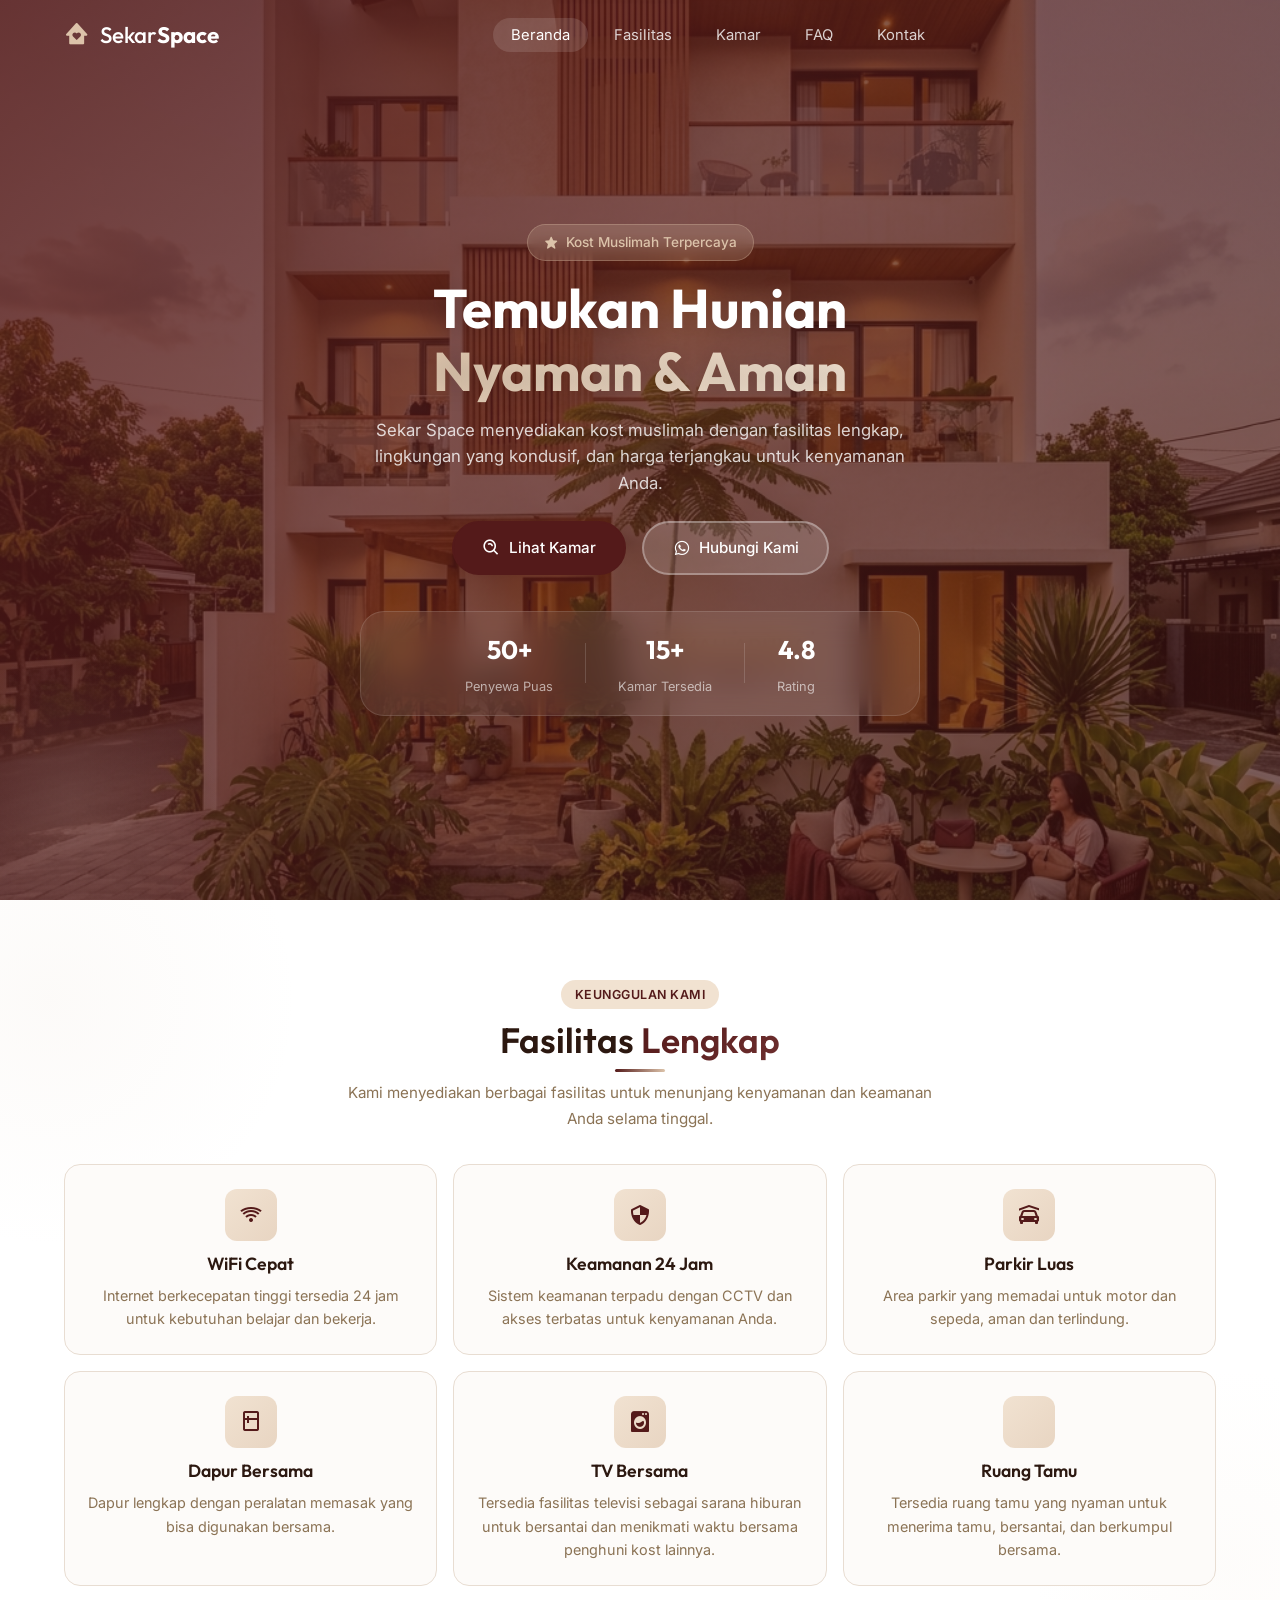
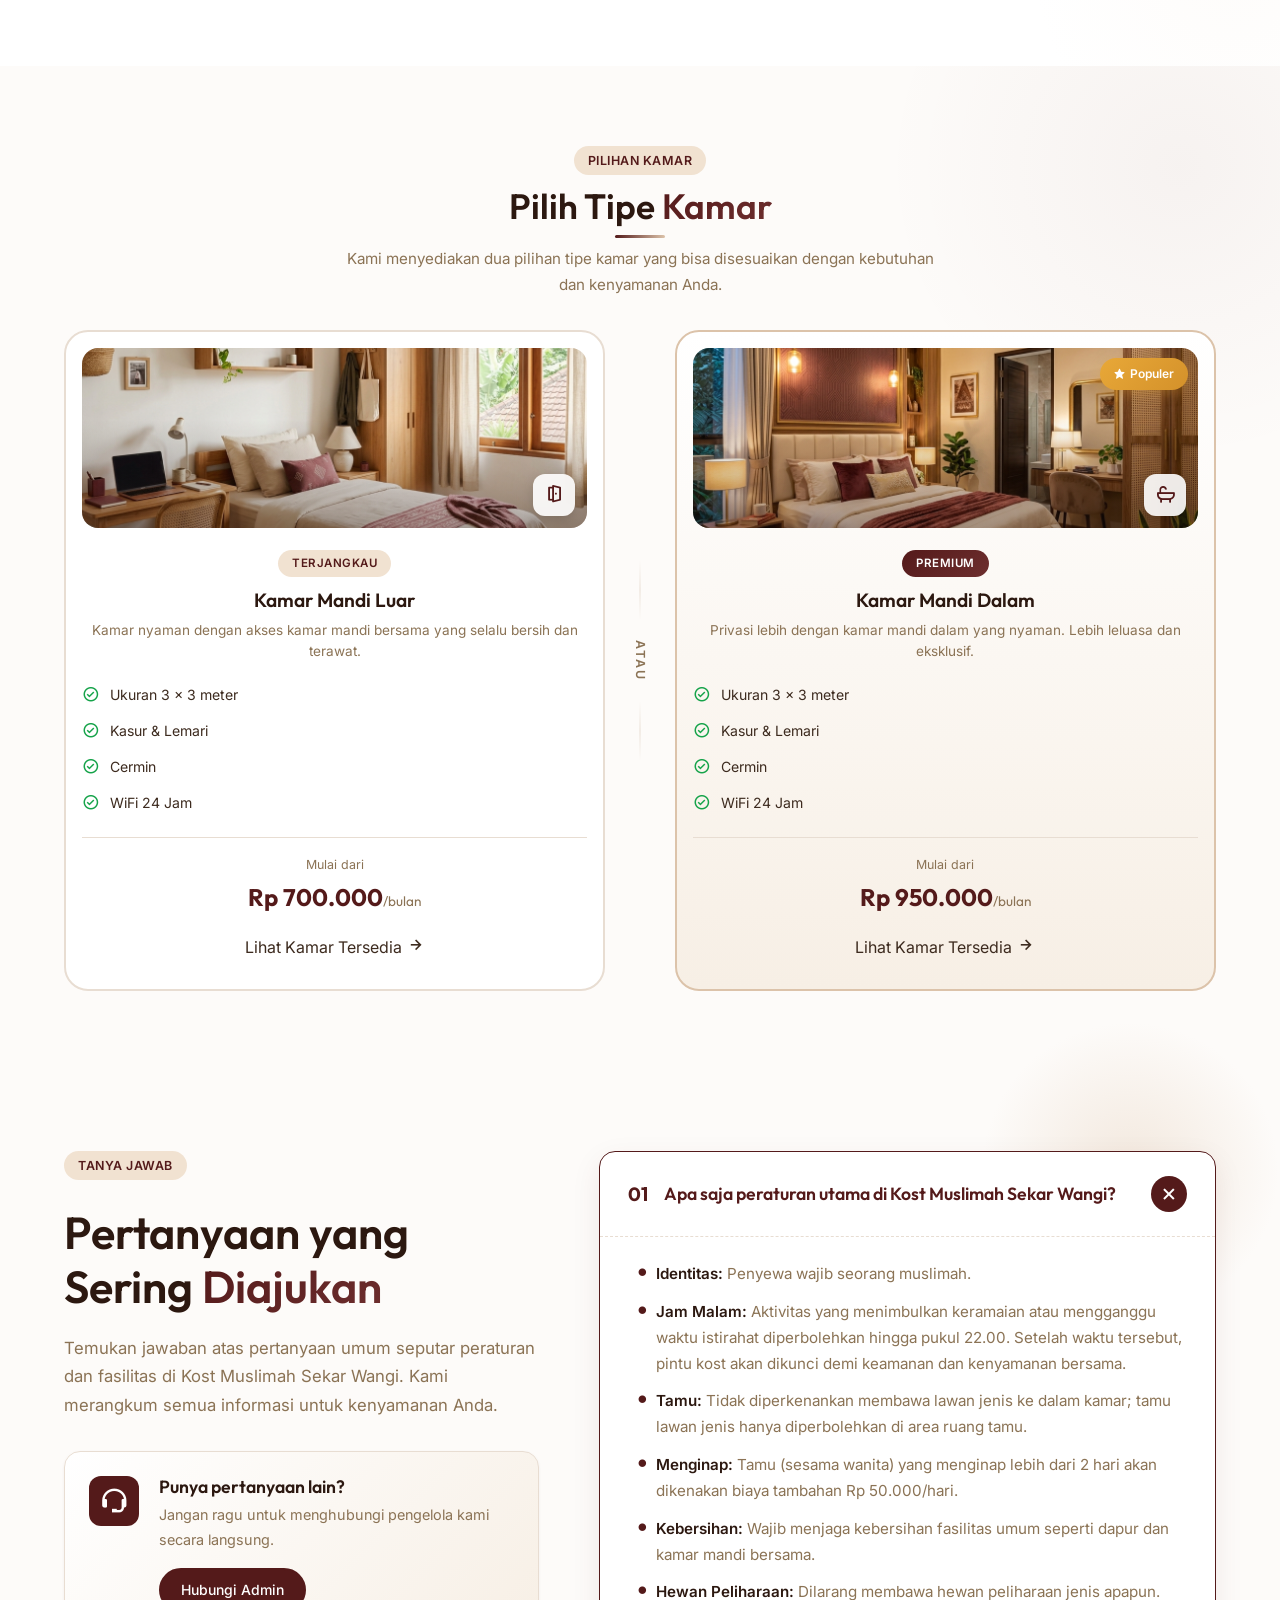
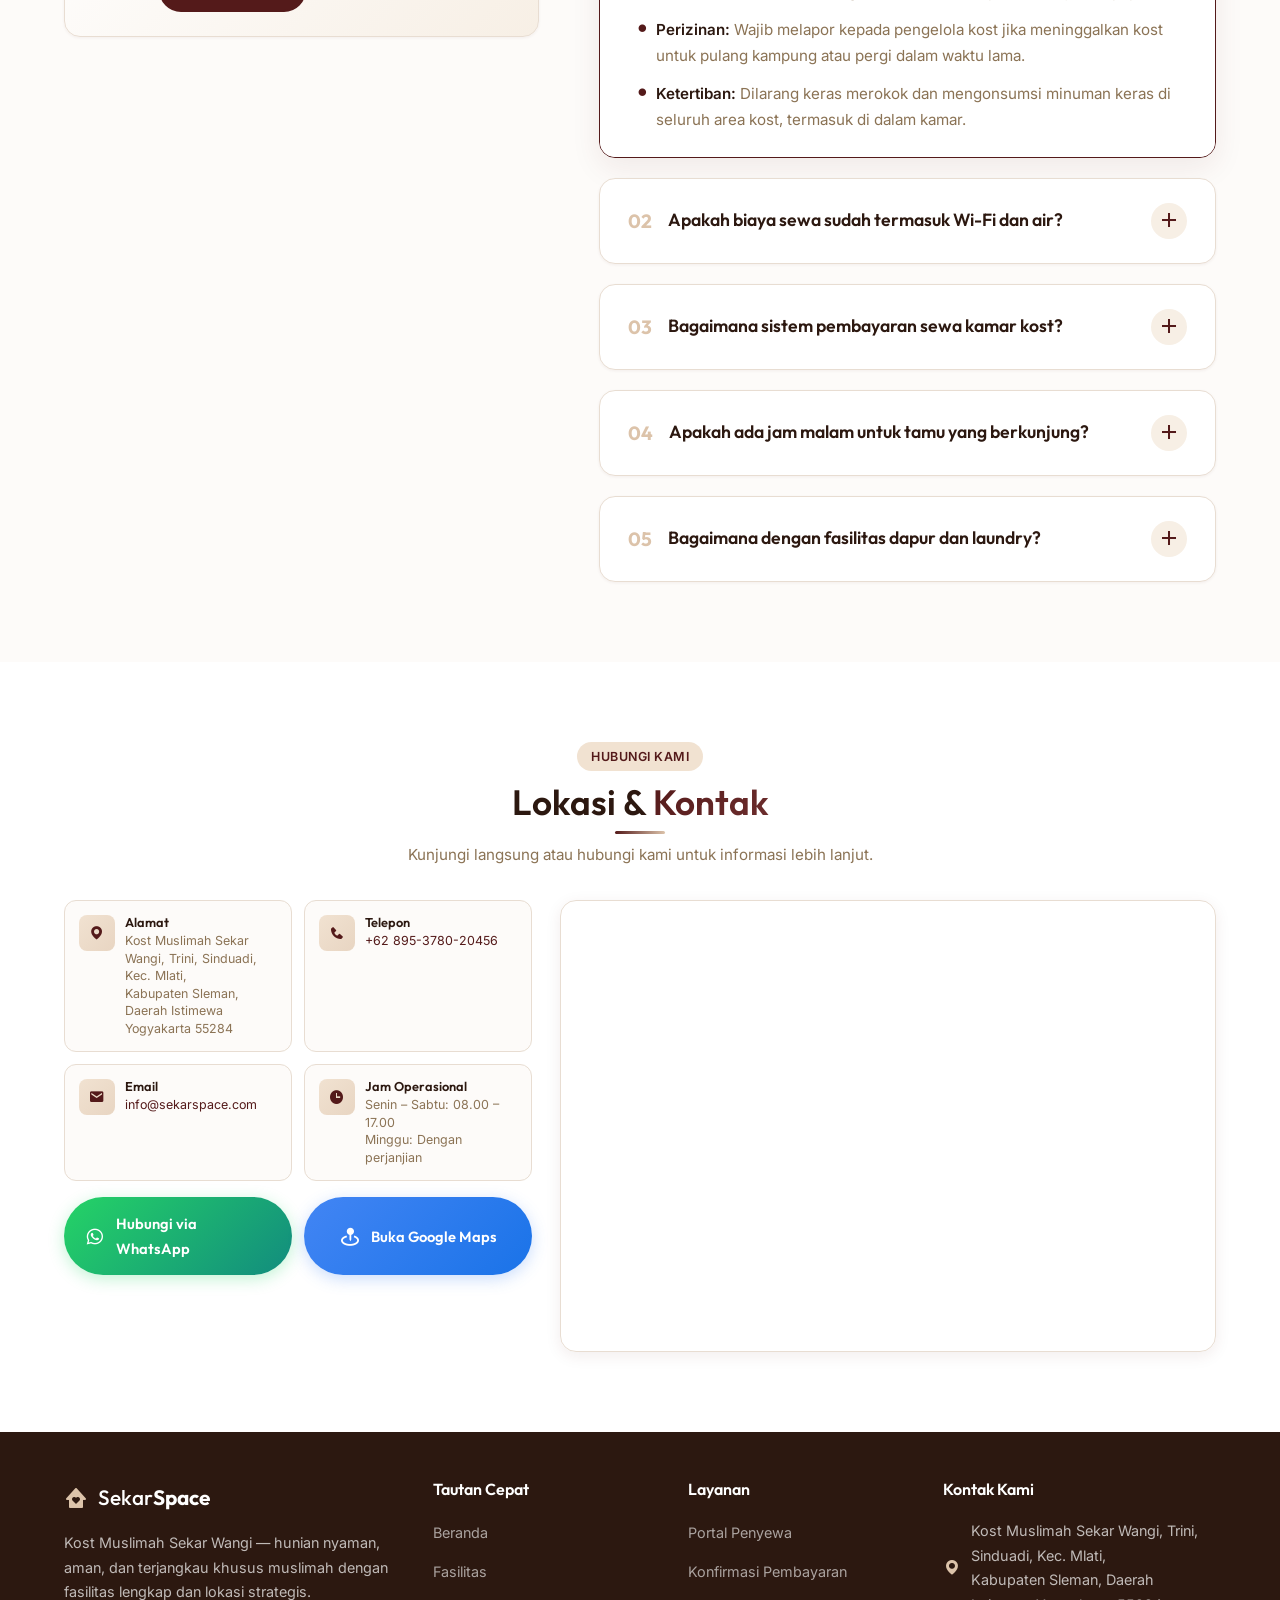
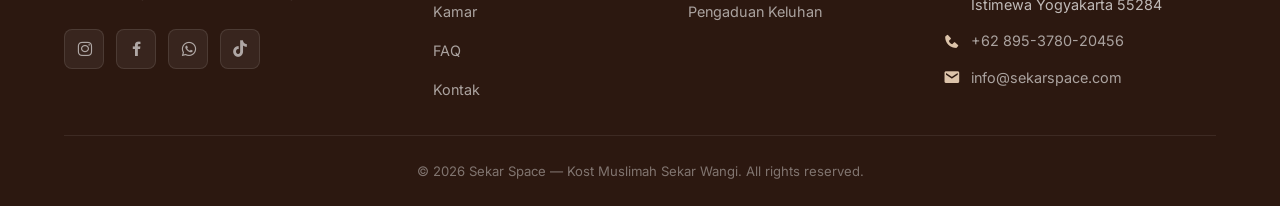
==== commit cb69e3c6: "Merge pull request #2 from keylazahra/faq-feature feat: implement multi-step room selection interfac" ====
--- a/index.html
+++ b/index.html
@@ -164,11 +164,12 @@
                 <div class="room-comparison">
                     <!-- Kamar Mandi Luar -->
                     <a href="rooms/index.html?tipe=km-luar" class="room-type-card" id="roomKmLuar">
-                        <div class="room-type-visual">
-                            <div class="room-type-icon">
+                        <div class="room-type-image-wrapper">
+                            <img src="assets/images/room-single.png" alt="Tipe Kamar Mandi Luar Sekar Space" class="room-type-img">
+                            <div class="room-type-img-overlay"></div>
+                            <div class="room-type-icon-badge">
                                 <i class='bx bx-door-open'></i>
                             </div>
-                            <div class="room-type-glow"></div>
                         </div>
                         <div class="room-type-content">
                             <span class="room-type-tag">Terjangkau</span>
@@ -202,11 +203,12 @@
                         <div class="room-type-badge-float">
                             <i class='bx bxs-star'></i> Populer
                         </div>
-                        <div class="room-type-visual">
-                            <div class="room-type-icon">
+                        <div class="room-type-image-wrapper">
+                            <img src="assets/images/room-deluxe.png" alt="Tipe Kamar Mandi Dalam Sekar Space" class="room-type-img">
+                            <div class="room-type-img-overlay"></div>
+                            <div class="room-type-icon-badge">
                                 <i class='bx bx-bath'></i>
                             </div>
-                            <div class="room-type-glow"></div>
                         </div>
                         <div class="room-type-content">
                             <span class="room-type-tag tag-premium">Premium</span>
@@ -407,6 +409,18 @@
                                 </div>
                             </div>
                         </address>
+                        <div class="contact-cta-group">
+                            <a href="https://wa.me/6281234567890?text=Halo%20Sekar%20Space%2C%20saya%20ingin%20bertanya%20tentang%20ketersediaan%20kamar." 
+                               class="contact-cta-btn cta-wa" id="ctaWhatsappContact" target="_blank" rel="noopener">
+                                <i class='bx bxl-whatsapp'></i>
+                                <span>Hubungi via WhatsApp</span>
+                            </a>
+                            <a href="https://www.google.com/maps/search/?api=1&query=-6.2,106.8" 
+                               class="contact-cta-btn cta-maps" id="ctaGoogleMapsContact" target="_blank" rel="noopener">
+                                <i class='bx bxs-map-pin'></i>
+                                <span>Buka Google Maps</span>
+                            </a>
+                        </div>
                     </div>
                     <div class="contact-map" id="contactMap">
                         <iframe
@@ -567,9 +581,7 @@
             });
         }, observerOptions);
 
-
-        document.querySelectorAll('.facility-card, .room-card, .contact-item, .faq-item, .section-header').forEach(el => {
-
+        document.querySelectorAll('.facility-card, .room-type-card, .contact-item, .faq-item, .contact-cta-btn, .section-header').forEach(el => {
             el.classList.add('reveal');
             observer.observe(el);
         });
